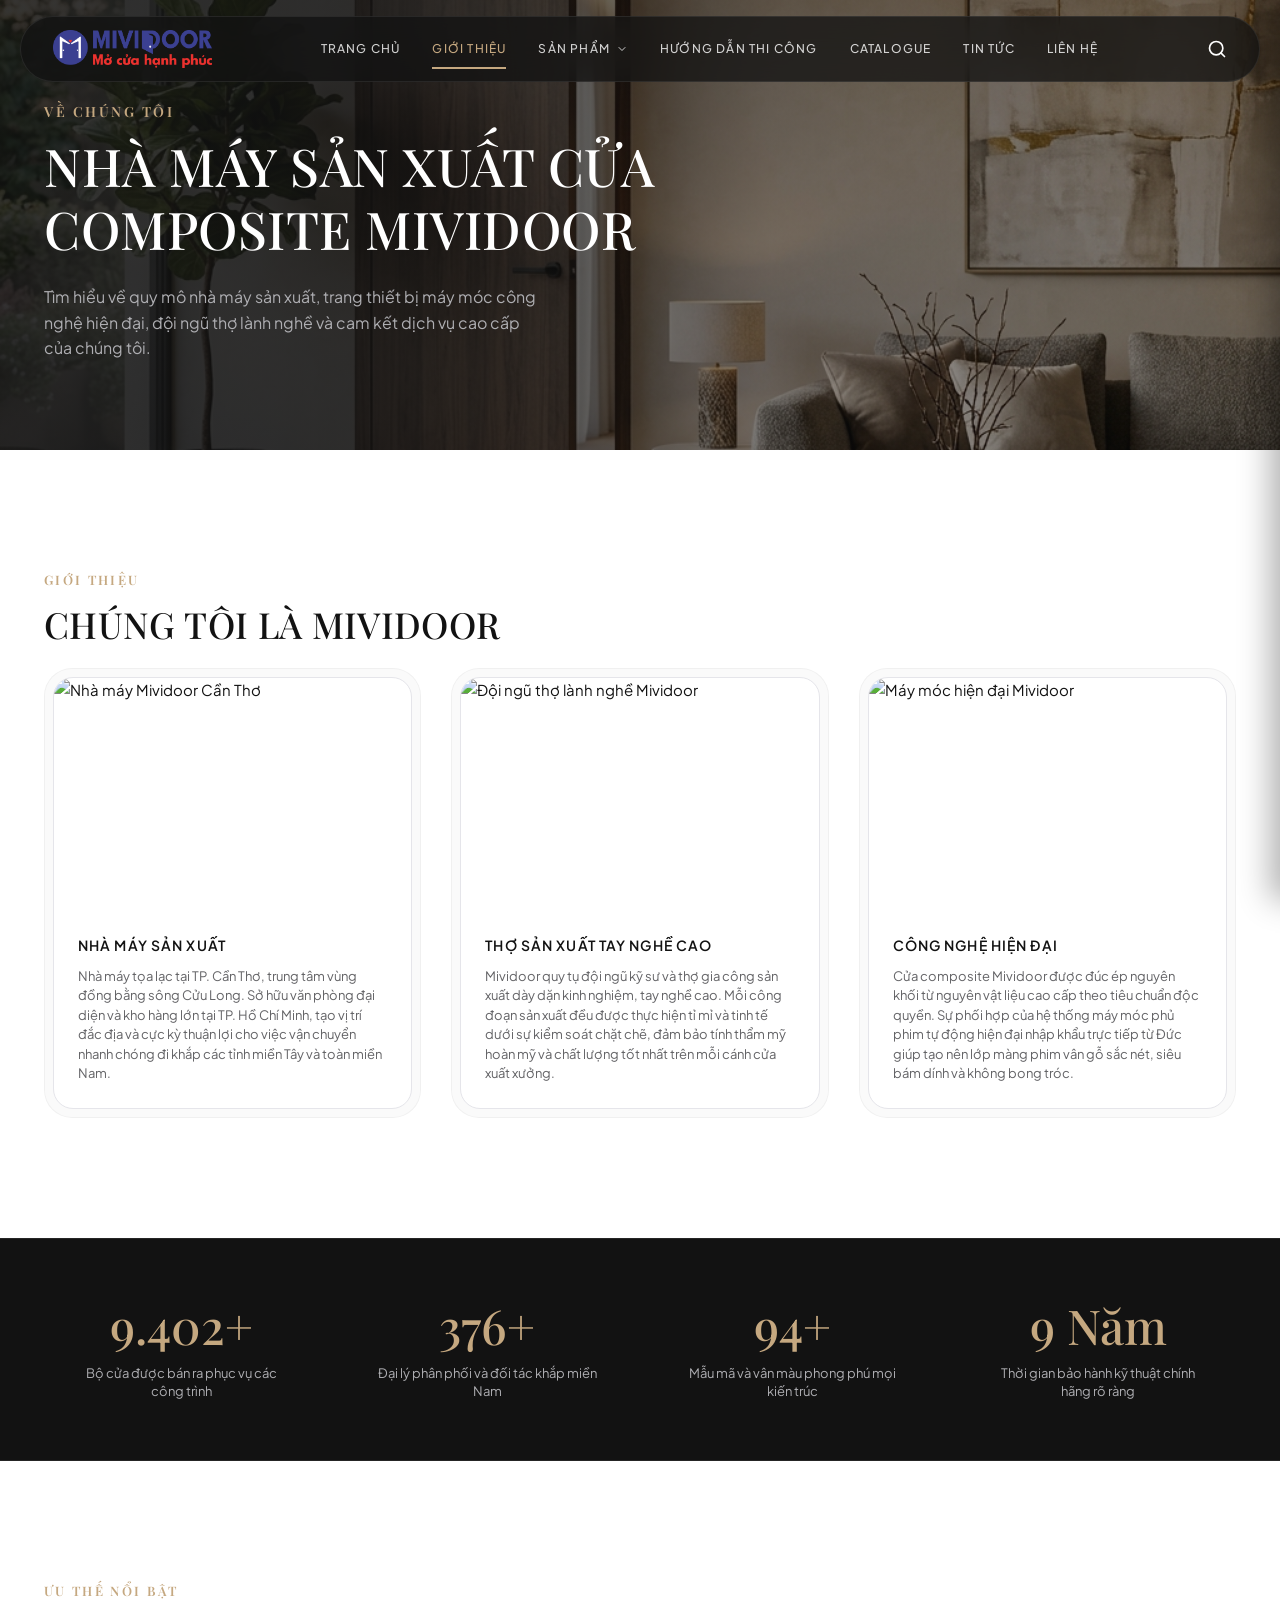
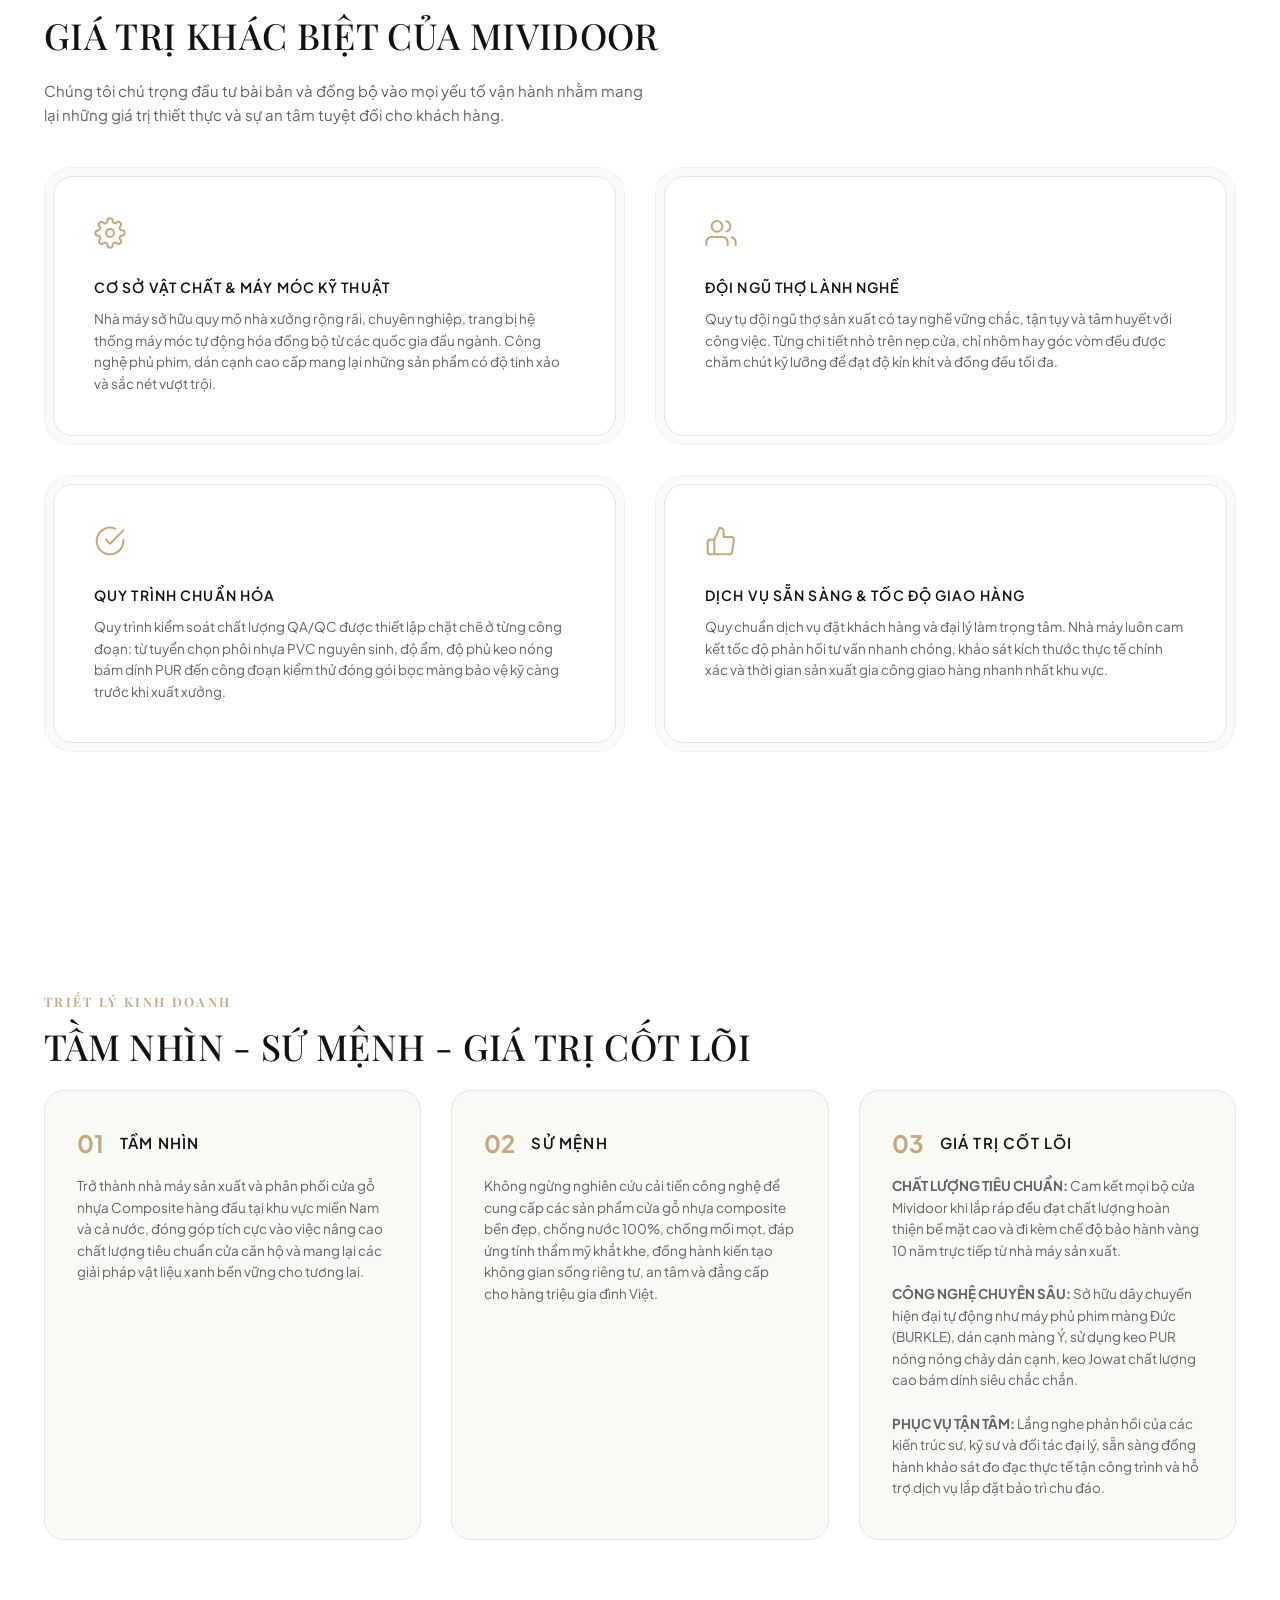
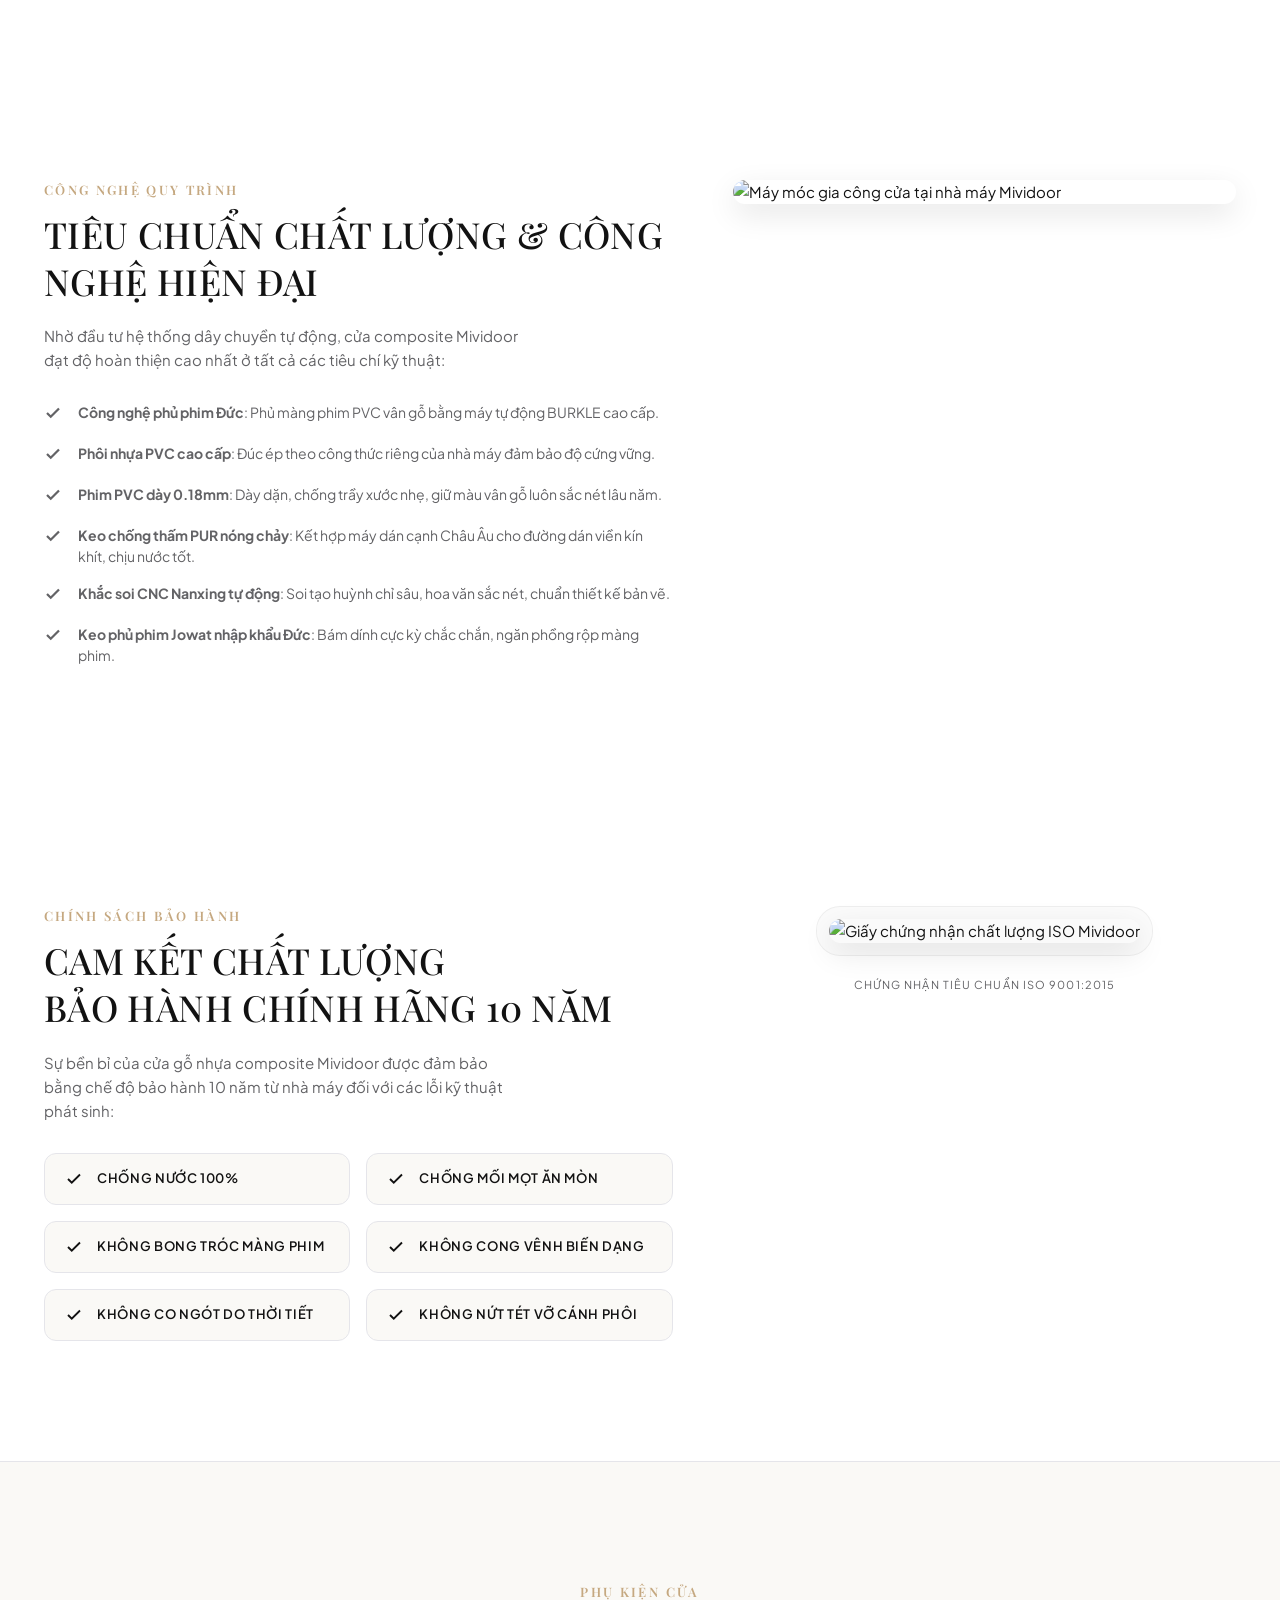
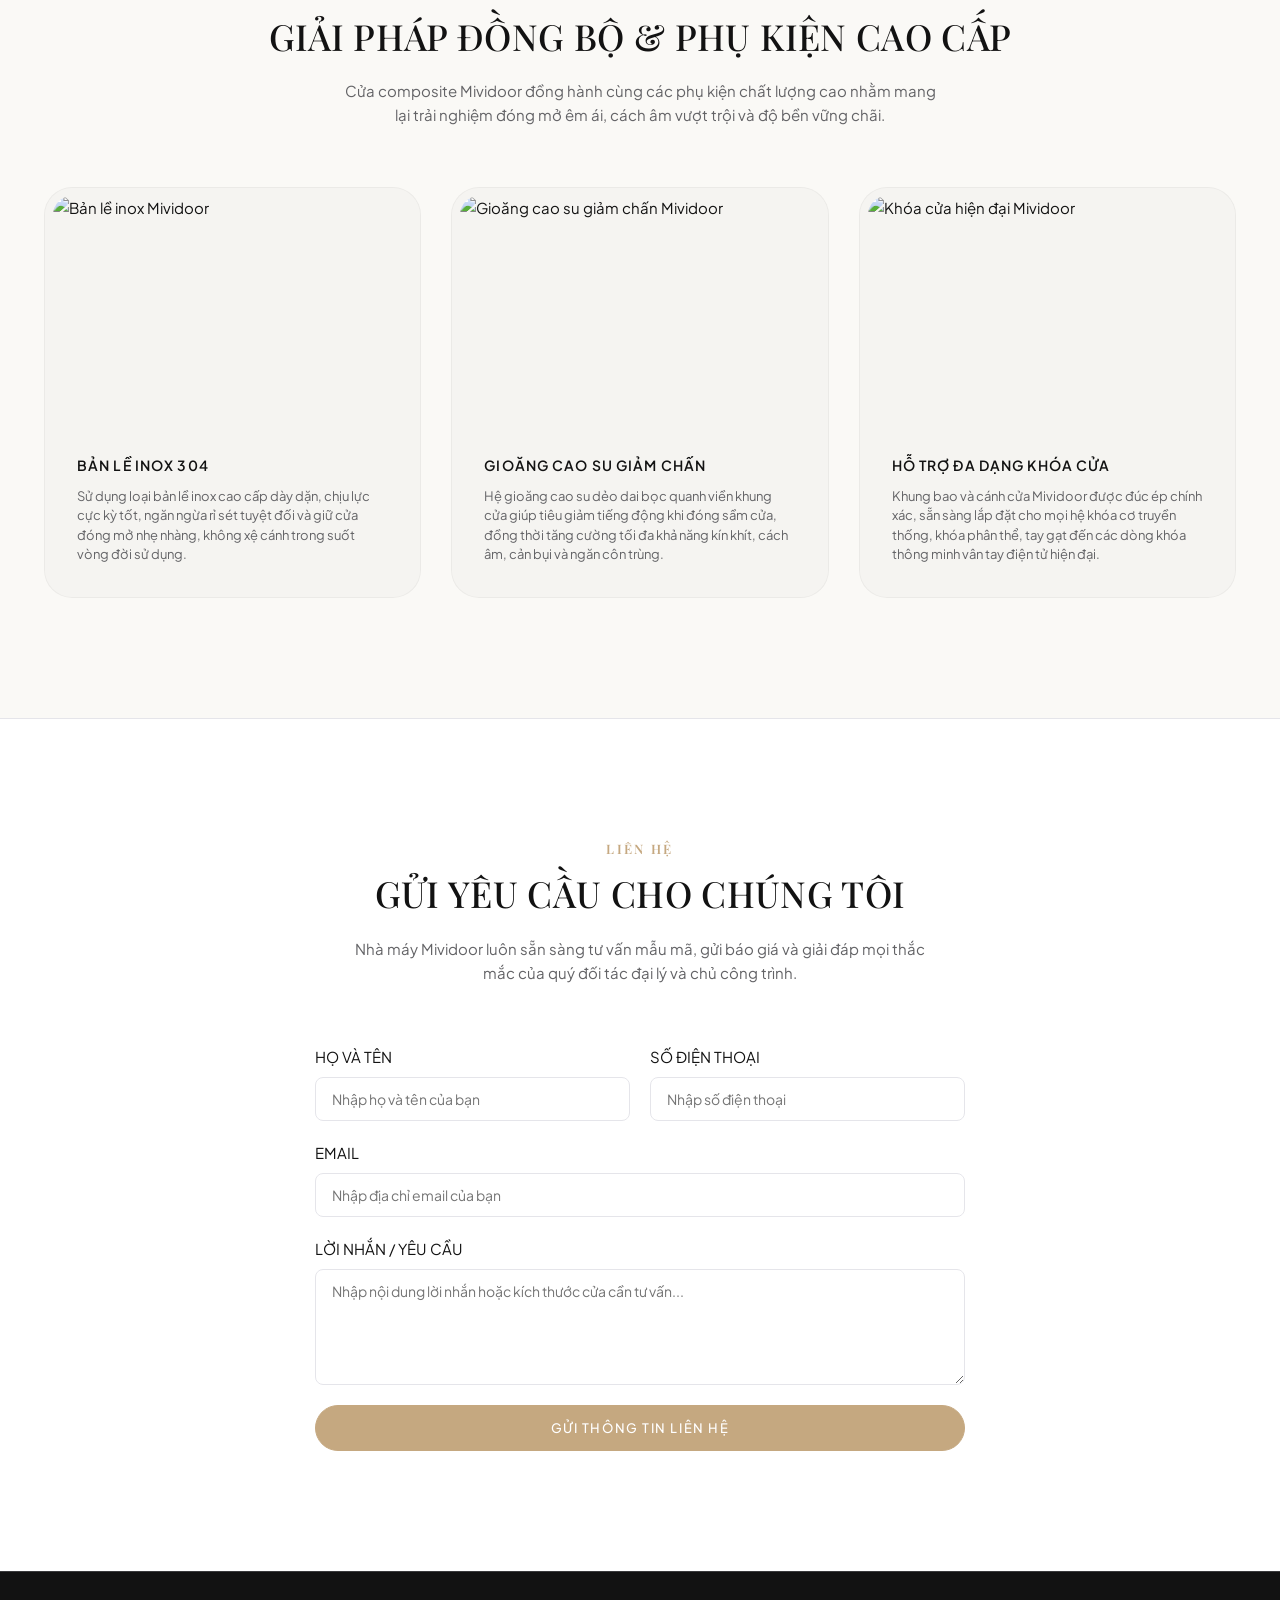
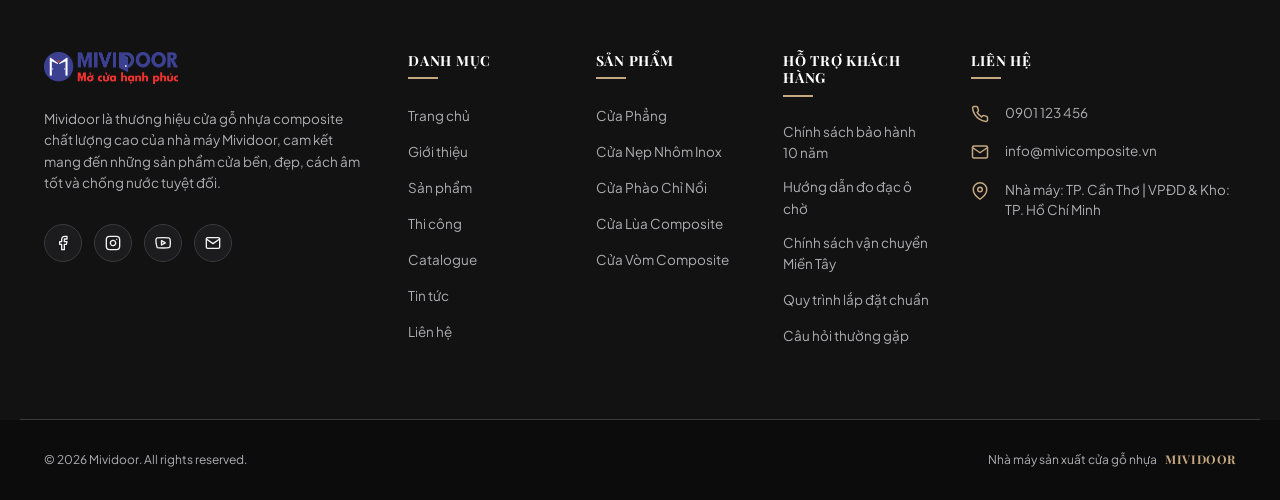
==== about.html @ bebfb2ae "style: fix subtitle font to use Playfair Display and resolve mobile font size bug" ====
<!DOCTYPE html>
<html lang="vi">
<head>
    <meta charset="UTF-8">
    <meta name="viewport" content="width=device-width, initial-scale=1.0">
    <meta name="description" content="Nhà máy sản xuất cửa gỗ nhựa composite Mividoor thương hiệu Mividoor tại Cần Thơ. Chống nước tuyệt đối, chống mối mọt, bảo hành 10 năm.">
    <title>Giới thiệu | Mividoor - Nhà máy sản xuất Cửa composite</title>
    <!-- Google Fonts -->
    <link rel="preconnect" href="https://fonts.googleapis.com">
    <link rel="preconnect" href="https://fonts.gstatic.com" crossorigin>
    <link href="https://fonts.googleapis.com/css2?family=Playfair+Display:ital,wght@0,400..900;1,400..900&family=Plus+Jakarta+Sans:ital,wght@0,200..800;1,200..800&display=swap" rel="stylesheet">
    <!-- CSS Stylesheet -->
    <link rel="stylesheet" href="style.css?v=4.1">
</head>
<body>

    <!-- Header Navigation -->
    <header class="site-header">
        <div class="container header-container">
            <!-- Logo -->
            <a href="index.html" class="logo">
                <img src="assets/logo_new.png" alt="MIVIDOOR Logo" class="logo-image" style="height: 38px; width: auto; display: block;">
            </a>

            <!-- Navigation Links -->
            <nav class="main-nav">
                <ul class="nav-list">
                    <li><a href="index.html" class="nav-link">TRANG CHỦ</a></li>
                    <li><a href="about.html" class="nav-link active">GIỚI THIỆU</a></li>
                    <li class="dropdown">
                        <a href="products.html" class="nav-link dropdown-toggle">
                            SẢN PHẨM
                            <svg class="dropdown-icon" viewBox="0 0 24 24" fill="none" stroke="currentColor" stroke-width="2" stroke-linecap="round" stroke-linejoin="round"><polyline points="6 9 12 15 18 9"></polyline></svg>
                        </a>
                        <ul class="dropdown-menu">
                            <li><a href="#">Cửa Phẳng</a></li>
                            <li><a href="#">Cửa Nẹp Nhôm Inox</a></li>
                            <li><a href="#">Cửa Phào Chỉ Nổi</a></li>
                            <li><a href="#">Cửa Lùa Composite</a></li>
                            <li><a href="#">Cửa Vòm Composite</a></li>
                            <li><a href="#">Phụ Kiện Cửa</a></li>
                        </ul>
                    </li>
                    <li><a href="https://mivicomposite.vn/huong-dan-thi-cong-cua-composite/" class="nav-link" target="_blank">HƯỚNG DẪN THI CÔNG</a></li>
                    <li><a href="https://mivicomposite.vn/catalogue/" class="nav-link" target="_blank">CATALOGUE</a></li>
                    <li><a href="https://mivicomposite.vn/tin-tuc/" class="nav-link" target="_blank">TIN TỨC</a></li>
                    <li><a href="#contact" class="nav-link">LIÊN HỆ</a></li>
                </ul>
            </nav>

            <!-- Actions (Search & Mobile Menu) -->
            <div class="header-actions">
                <button class="action-btn search-toggle" aria-label="Tìm kiếm">
                    <svg viewBox="0 0 24 24" fill="none" stroke="currentColor" stroke-width="2" stroke-linecap="round" stroke-linejoin="round"><circle cx="11" cy="11" r="8"></circle><line x1="21" y1="21" x2="16.65" y2="16.65"></line></svg>
                </button>
                <button class="action-btn hamburger-menu" aria-label="Menu" aria-expanded="false">
                    <span class="bar"></span>
                    <span class="bar"></span>
                    <span class="bar"></span>
                </button>
            </div>
        </div>

        <!-- Search Bar Overlay -->
        <div class="search-overlay">
            <div class="container search-container">
                <input type="text" placeholder="Tìm kiếm sản phẩm, dự án..." class="search-input">
                <button class="search-close">
                    <svg viewBox="0 0 24 24" fill="none" stroke="currentColor" stroke-width="2" stroke-linecap="round" stroke-linejoin="round"><line x1="18" y1="6" x2="6" y2="18"></line><line x1="6" y1="6" x2="18" y2="18"></line></svg>
                </button>
            </div>
        </div>
    </header>

    <!-- Mobile Nav Drawer -->
    <div class="mobile-drawer">
        <ul class="mobile-nav-list">
            <li><a href="index.html" class="mobile-nav-link">TRANG CHỦ</a></li>
            <li><a href="about.html" class="mobile-nav-link active">GIỚI THIỆU</a></li>
            <li class="mobile-dropdown">
                <div class="mobile-dropdown-header">
                    <a href="products.html" class="mobile-nav-link">SẢN PHẨM</a>
                    <button class="mobile-dropdown-toggle">
                        <svg viewBox="0 0 24 24" fill="none" stroke="currentColor" stroke-width="2"><polyline points="6 9 12 15 18 9"></polyline></svg>
                    </button>
                </div>
                <ul class="mobile-dropdown-menu">
                    <li><a href="#">Cửa Phẳng</a></li>
                    <li><a href="#">Cửa Nẹp Nhôm Inox</a></li>
                    <li><a href="#">Cửa Phào Chỉ Nổi</a></li>
                    <li><a href="#">Cửa Lùa Composite</a></li>
                    <li><a href="#">Cửa Vòm Composite</a></li>
                    <li><a href="#">Phụ Kiện Cửa</a></li>
                </ul>
            </li>
            <li><a href="https://mivicomposite.vn/huong-dan-thi-cong-cua-composite/" class="mobile-nav-link" target="_blank">HƯỚNG DẪN THI CÔNG</a></li>
            <li><a href="https://mivicomposite.vn/catalogue/" class="mobile-nav-link" target="_blank">CATALOGUE</a></li>
            <li><a href="https://mivicomposite.vn/tin-tuc/" class="mobile-nav-link" target="_blank">TIN TỨC</a></li>
            <li><a href="#contact" class="mobile-nav-link">LIÊN HỆ</a></li>
        </ul>
    </div>
    <div class="mobile-drawer-overlay"></div>

    <main>
        <!-- Page Hero Banner -->
        <section class="about-hero" style="background-image: linear-gradient(to right, rgba(18, 18, 18, 0.85) 30%, rgba(18, 18, 18, 0.5) 60%, rgba(18, 18, 18, 0.3) 100%), url('assets/hero_bg.png');">
            <div class="container hero-content-container">
                <div class="hero-content scroll-reveal">
                    <span class="hero-subtitle">Về chúng tôi</span>
                    <h1 class="hero-title">NHÀ MÁY SẢN XUẤT CỬA<br>COMPOSITE MIVIDOOR</h1>
                    <p class="hero-description">Tìm hiểu về quy mô nhà máy sản xuất, trang thiết bị máy móc công nghệ hiện đại, đội ngũ thợ lành nghề và cam kết dịch vụ cao cấp của chúng tôi.</p>
                </div>
            </div>
        </section>

        <!-- Factory Introduction (3 Column Grid) -->
        <section class="section section-about-intro">
            <div class="container">
                <div class="about-header scroll-reveal">
                    <span class="section-subtitle">Giới thiệu</span>
                    <h2 class="section-title">CHÚNG TÔI LÀ MIVIDOOR</h2>
                </div>

                <div class="about-intro-grid scroll-reveal">
                    <!-- Col 1: Nhà máy -->
                    <div class="card-shell">
                        <div class="intro-card">
                            <div class="intro-img-wrapper">
                                <img src="https://mivicomposite.vn/wp-content/themes/mivi-theme/assets/anhxuong.jpg" alt="Nhà máy Mividoor Cần Thơ" class="intro-img">
                            </div>
                            <div class="intro-content">
                                <h3>NHÀ MÁY SẢN XUẤT</h3>
                                <p>Nhà máy tọa lạc tại TP. Cần Thơ, trung tâm vùng đồng bằng sông Cửu Long. Sở hữu văn phòng đại diện và kho hàng lớn tại TP. Hồ Chí Minh, tạo vị trí đắc địa và cực kỳ thuận lợi cho việc vận chuyển nhanh chóng đi khắp các tỉnh miền Tây và toàn miền Nam.</p>
                            </div>
                        </div>
                    </div>

                    <!-- Col 2: Đội ngũ thợ -->
                    <div class="card-shell">
                        <div class="intro-card">
                            <div class="intro-img-wrapper">
                                <img src="https://mivicomposite.vn/wp-content/themes/mivi-theme/assets/DSC00946 (1).jpg" alt="Đội ngũ thợ lành nghề Mividoor" class="intro-img">
                            </div>
                            <div class="intro-content">
                                <h3>THỢ SẢN XUẤT TAY NGHỀ CAO</h3>
                                <p>Mividoor quy tụ đội ngũ kỹ sư và thợ gia công sản xuất dày dặn kinh nghiệm, tay nghề cao. Mỗi công đoạn sản xuất đều được thực hiện tỉ mỉ và tinh tế dưới sự kiểm soát chặt chẽ, đảm bảo tính thẩm mỹ hoàn mỹ và chất lượng tốt nhất trên mỗi cánh cửa xuất xưởng.</p>
                            </div>
                        </div>
                    </div>

                    <!-- Col 3: Công nghệ -->
                    <div class="card-shell">
                        <div class="intro-card">
                            <div class="intro-img-wrapper">
                                <img src="https://mivicomposite.vn/wp-content/themes/mivi-theme/assets/mayburkle.jpg" alt="Máy móc hiện đại Mividoor" class="intro-img">
                            </div>
                            <div class="intro-content">
                                <h3>CÔNG NGHỆ HIỆN ĐẠI</h3>
                                <p>Cửa composite Mividoor được đúc ép nguyên khối từ nguyên vật liệu cao cấp theo tiêu chuẩn độc quyền. Sự phối hợp của hệ thống máy móc phủ phim tự động hiện đại nhập khẩu trực tiếp từ Đức giúp tạo nên lớp màng phim vân gỗ sắc nét, siêu bám dính và không bong tróc.</p>
                            </div>
                        </div>
                    </div>
                </div>
            </div>
        </section>

        <!-- Statistics Counter Section -->
        <section class="stats-section scroll-reveal">
            <div class="container stats-container">
                <!-- Stat Item 1 -->
                <div class="stat-item">
                    <span class="stat-number" data-target="10000" data-suffix="+">0</span>
                    <p class="stat-text">Bộ cửa được bán ra phục vụ các công trình</p>
                </div>
                <!-- Stat Item 2 -->
                <div class="stat-item">
                    <span class="stat-number" data-target="400" data-suffix="+">0</span>
                    <p class="stat-text">Đại lý phân phối và đối tác khắp miền Nam</p>
                </div>
                <!-- Stat Item 3 -->
                <div class="stat-item">
                    <span class="stat-number" data-target="100" data-suffix="+">0</span>
                    <p class="stat-text">Mẫu mã và vân màu phong phú mọi kiến trúc</p>
                </div>
                <!-- Stat Item 4 -->
                <div class="stat-item">
                    <span class="stat-number" data-target="10" data-suffix=" Năm">0</span>
                    <p class="stat-text">Thời gian bảo hành kỹ thuật chính hãng rõ ràng</p>
                </div>
            </div>
        </section>

        <!-- Values Section ("Giá Trị Khác Biệt") -->
        <section class="section section-values">
            <div class="container">
                <div class="values-main-header scroll-reveal">
                    <span class="section-subtitle">Ưu thế nổi bật</span>
                    <h2 class="section-title">GIÁ TRỊ KHÁC BIỆT CỦA MIVIDOOR</h2>
                    <p class="section-description" style="max-width: 600px; margin: 0 0 40px 0;">Chúng tôi chú trọng đầu tư bài bản và đồng bộ vào mọi yếu tố vận hành nhằm mang lại những giá trị thiết thực và sự an tâm tuyệt đối cho khách hàng.</p>
                </div>

                <div class="values-2x2-grid scroll-reveal">
                    <!-- Value 1 -->
                    <div class="card-shell">
                        <div class="value-card">
                            <div class="value-icon">
                                <svg viewBox="0 0 24 24" fill="none" stroke="currentColor" stroke-width="1.5" stroke-linecap="round" stroke-linejoin="round">
                                    <circle cx="12" cy="12" r="3"></circle>
                                    <path d="M19.4 15a1.65 1.65 0 0 0 .33 1.82l.06.06a2 2 0 1 1-2.83 2.83l-.06-.06a1.65 1.65 0 0 0-1.82-.33 1.65 1.65 0 0 0-1 1.51V21a2 2 0 0 1-4 0v-.09A1.65 1.65 0 0 0 9 19.4a1.65 1.65 0 0 0-1.82.33l-.06.06a2 2 0 1 1-2.83-2.83l.06-.06a1.65 1.65 0 0 0 .33-1.82 1.65 1.65 0 0 0-1.51-1H3a2 2 0 0 1 0-4h.09A1.65 1.65 0 0 0 4.6 9a1.65 1.65 0 0 0-.33-1.82l-.06-.06a2 2 0 1 1 2.83-2.83l.06.06a1.65 1.65 0 0 0 1.82.33H9a1.65 1.65 0 0 0 1-1.51V3a2 2 0 0 1 4 0v.09a1.65 1.65 0 0 0 1 1.51 1.65 1.65 0 0 0 1.82-.33l.06-.06a2 2 0 1 1 2.83 2.83l-.06.06a1.65 1.65 0 0 0-.33 1.82V9a1.65 1.65 0 0 0 1.51 1H21a2 2 0 0 1 0 4h-.09a1.65 1.65 0 0 0-1.51 1z"></path>
                                </svg>
                            </div>
                            <h3>CƠ SỞ VẬT CHẤT & MÁY MÓC KỸ THUẬT</h3>
                            <p>Nhà máy sở hữu quy mô nhà xưởng rộng rãi, chuyên nghiệp, trang bị hệ thống máy móc tự động hóa đồng bộ từ các quốc gia đầu ngành. Công nghệ phủ phim, dán cạnh cao cấp mang lại những sản phẩm có độ tinh xảo và sắc nét vượt trội.</p>
                        </div>
                    </div>
                    <!-- Value 2 -->
                    <div class="card-shell">
                        <div class="value-card">
                            <div class="value-icon">
                                <svg viewBox="0 0 24 24" fill="none" stroke="currentColor" stroke-width="1.5" stroke-linecap="round" stroke-linejoin="round">
                                    <path d="M17 21v-2a4 4 0 0 0-4-4H5a4 4 0 0 0-4 4v2" />
                                    <circle cx="9" cy="7" r="4" />
                                    <path d="M23 21v-2a4 4 0 0 0-3-3.87" />
                                    <path d="M16 3.13a4 4 0 0 1 0 7.75" />
                                </svg>
                            </div>
                            <h3>ĐỘI NGŨ THỢ LÀNH NGHỀ</h3>
                            <p>Quy tụ đội ngũ thợ sản xuất có tay nghề vững chắc, tận tụy và tâm huyết với công việc. Từng chi tiết nhỏ trên nẹp cửa, chỉ nhôm hay góc vòm đều được chăm chút kỹ lưỡng để đạt độ kín khít và đồng đều tối đa.</p>
                        </div>
                    </div>
                    <!-- Value 3 -->
                    <div class="card-shell">
                        <div class="value-card">
                            <div class="value-icon">
                                <svg viewBox="0 0 24 24" fill="none" stroke="currentColor" stroke-width="1.5" stroke-linecap="round" stroke-linejoin="round">
                                    <path d="M22 11.08V12a10 10 0 1 1-5.93-9.14" />
                                    <polyline points="22 4 12 14.01 9 11.01" />
                                </svg>
                            </div>
                            <h3>QUY TRÌNH CHUẨN HÓA</h3>
                            <p>Quy trình kiểm soát chất lượng QA/QC được thiết lập chặt chẽ ở từng công đoạn: từ tuyển chọn phôi nhựa PVC nguyên sinh, độ ẩm, độ phủ keo nóng bám dính PUR đến công đoạn kiểm thử đóng gói bọc màng bảo vệ kỹ càng trước khi xuất xưởng.</p>
                        </div>
                    </div>
                    <!-- Value 4 -->
                    <div class="card-shell">
                        <div class="value-card">
                            <div class="value-icon">
                                <svg viewBox="0 0 24 24" fill="none" stroke="currentColor" stroke-width="1.5" stroke-linecap="round" stroke-linejoin="round">
                                    <path d="M14 9V5a3 3 0 0 0-3-3l-4 9v11h11.28a2 2 0 0 0 2-1.7l1.38-9a2 2 0 0 0-2-2.3zM7 22H4a2 2 0 0 1-2-2v-7a2 2 0 0 1 2-2h3" />
                                </svg>
                            </div>
                            <h3>DỊCH VỤ SẴN SÀNG & TỐC ĐỘ GIAO HÀNG</h3>
                            <p>Quy chuẩn dịch vụ đặt khách hàng và đại lý làm trọng tâm. Nhà máy luôn cam kết tốc độ phản hồi tư vấn nhanh chóng, khảo sát kích thước thực tế chính xác và thời gian sản xuất gia công giao hàng nhanh nhất khu vực.</p>
                        </div>
                    </div>
                </div>
            </div>
        </section>

        <!-- Vision, Mission & Core Values Section -->
        <section class="section section-philosophy">
            <div class="container">
                <div class="philosophy-header scroll-reveal">
                    <span class="section-subtitle">Triết lý kinh doanh</span>
                    <h2 class="section-title">TẦM NHÌN - SỨ MỆNH - GIÁ TRỊ CỐT LÕI</h2>
                </div>

                <div class="philosophy-grid scroll-reveal">
                    <!-- Card 1: Tầm Nhìn -->
                    <div class="philosophy-box">
                        <div class="phil-card-header">
                            <span class="phil-num">01</span>
                            <h3>TẦM NHÌN</h3>
                        </div>
                        <div class="phil-card-body">
                            <p>Trở thành nhà máy sản xuất và phân phối cửa gỗ nhựa Composite hàng đầu tại khu vực miền Nam và cả nước, đóng góp tích cực vào việc nâng cao chất lượng tiêu chuẩn cửa căn hộ và mang lại các giải pháp vật liệu xanh bền vững cho tương lai.</p>
                        </div>
                    </div>
                    <!-- Card 2: Sứ Mệnh -->
                    <div class="philosophy-box">
                        <div class="phil-card-header">
                            <span class="phil-num">02</span>
                            <h3>SỬ MỆNH</h3>
                        </div>
                        <div class="phil-card-body">
                            <p>Không ngừng nghiên cứu cải tiến công nghệ để cung cấp các sản phẩm cửa gỗ nhựa composite bền đẹp, chống nước 100%, chống mối mọt, đáp ứng tính thẩm mỹ khắt khe, đồng hành kiến tạo không gian sống riêng tư, an tâm và đẳng cấp cho hàng triệu gia đình Việt.</p>
                        </div>
                    </div>
                    <!-- Card 3: Giá Trị Cốt Lõi -->
                    <div class="philosophy-box">
                        <div class="phil-card-header">
                            <span class="phil-num">03</span>
                            <h3>GIÁ TRỊ CỐT LÕI</h3>
                        </div>
                        <div class="phil-card-body">
                            <p><strong>CHẤT LƯỢNG TIÊU CHUẨN:</strong> Cam kết mọi bộ cửa Mividoor khi lắp ráp đều đạt chất lượng hoàn thiện bề mặt cao và đi kèm chế độ bảo hành vàng 10 năm trực tiếp từ nhà máy sản xuất.<br><br>
                            <strong>CÔNG NGHỆ CHUYÊN SÂU:</strong> Sở hữu dây chuyền hiện đại tự động như máy phủ phim màng Đức (BURKLE), dán cạnh màng Ý, sử dụng keo PUR nóng nóng chảy dán cạnh, keo Jowat chất lượng cao bám dính siêu chắc chắn.<br><br>
                            <strong>PHỤC VỤ TẬN TÂM:</strong> Lắng nghe phản hồi của các kiến trúc sư, kỹ sư và đối tác đại lý, sẵn sàng đồng hành khảo sát đo đạc thực tế tận công trình và hỗ trợ dịch vụ lắp đặt bảo trì chu đáo.</p>
                        </div>
                    </div>
                </div>
            </div>
        </section>

        <!-- Technology Standards Section (2-Column Split) -->
        <section class="section section-tech-detail">
            <div class="container section-split-layout">
                <!-- Left: List -->
                <div class="section-header-left scroll-reveal">
                    <span class="section-subtitle">Công nghệ quy trình</span>
                    <h2 class="section-title">TIÊU CHUẨN CHẤT LƯỢNG & CÔNG NGHỆ HIỆN ĐẠI</h2>
                    <p class="section-description">Nhờ đầu tư hệ thống dây chuyền tự động, cửa composite Mividoor đạt độ hoàn thiện cao nhất ở tất cả các tiêu chí kỹ thuật:</p>
                    
                    <ul class="tech-checklist">
                        <li>
                            <span class="check-icon"><svg viewBox="0 0 24 24" fill="none" stroke="currentColor" stroke-width="3"><polyline points="20 6 9 17 4 12"></polyline></svg></span>
                            <span><strong>Công nghệ phủ phim Đức</strong>: Phủ màng phim PVC vân gỗ bằng máy tự động BURKLE cao cấp.</span>
                        </li>
                        <li>
                            <span class="check-icon"><svg viewBox="0 0 24 24" fill="none" stroke="currentColor" stroke-width="3"><polyline points="20 6 9 17 4 12"></polyline></svg></span>
                            <span><strong>Phôi nhựa PVC cao cấp</strong>: Đúc ép theo công thức riêng của nhà máy đảm bảo độ cứng vững.</span>
                        </li>
                        <li>
                            <span class="check-icon"><svg viewBox="0 0 24 24" fill="none" stroke="currentColor" stroke-width="3"><polyline points="20 6 9 17 4 12"></polyline></svg></span>
                            <span><strong>Phim PVC dày 0.18mm</strong>: Dày dặn, chống trầy xước nhẹ, giữ màu vân gỗ luôn sắc nét lâu năm.</span>
                        </li>
                        <li>
                            <span class="check-icon"><svg viewBox="0 0 24 24" fill="none" stroke="currentColor" stroke-width="3"><polyline points="20 6 9 17 4 12"></polyline></svg></span>
                            <span><strong>Keo chống thấm PUR nóng chảy</strong>: Kết hợp máy dán cạnh Châu Âu cho đường dán viền kín khít, chịu nước tốt.</span>
                        </li>
                        <li>
                            <span class="check-icon"><svg viewBox="0 0 24 24" fill="none" stroke="currentColor" stroke-width="3"><polyline points="20 6 9 17 4 12"></polyline></svg></span>
                            <span><strong>Khắc soi CNC Nanxing tự động</strong>: Soi tạo huỳnh chỉ sâu, hoa văn sắc nét, chuẩn thiết kế bản vẽ.</span>
                        </li>
                        <li>
                            <span class="check-icon"><svg viewBox="0 0 24 24" fill="none" stroke="currentColor" stroke-width="3"><polyline points="20 6 9 17 4 12"></polyline></svg></span>
                            <span><strong>Keo phủ phim Jowat nhập khẩu Đức</strong>: Bám dính cực kỳ chắc chắn, ngăn phồng rộp màng phim.</span>
                        </li>
                    </ul>
                </div>
                <!-- Right: Visual image -->
                <div class="tech-visual scroll-reveal">
                    <img src="https://mivicomposite.vn/wp-content/themes/mivi-theme/assets/fw94xbfw94xbfw94.jpg" alt="Máy móc gia công cửa tại nhà máy Mividoor" class="tech-factory-img" style="border-radius: 20px; box-shadow: var(--shadow-medium); width: 100%; display: block; object-fit: cover;">
                </div>
            </div>
        </section>

        <!-- Warranty & Certificates Section (2-Column Split) -->
        <section class="section section-warranty">
            <div class="container section-split-layout">
                <!-- Left: Warranty showcase and terms -->
                <div class="section-header-left scroll-reveal">
                    <span class="section-subtitle">Chính sách bảo hành</span>
                    <h2 class="section-title">CAM KẾT CHẤT LƯỢNG<br>BẢO HÀNH CHÍNH HÃNG 10 NĂM</h2>
                    <p class="section-description">Sự bền bỉ của cửa gỗ nhựa composite Mividoor được đảm bảo bằng chế độ bảo hành 10 năm từ nhà máy đối với các lỗi kỹ thuật phát sinh:</p>
                    
                    <div class="warranty-badges-grid">
                        <div class="warranty-badge-item">
                            <span class="badge-icon"><svg viewBox="0 0 24 24" fill="none" stroke="currentColor" stroke-width="2.5"><polyline points="20 6 9 17 4 12"></polyline></svg></span>
                            <span>Chống nước 100%</span>
                        </div>
                        <div class="warranty-badge-item">
                            <span class="badge-icon"><svg viewBox="0 0 24 24" fill="none" stroke="currentColor" stroke-width="2.5"><polyline points="20 6 9 17 4 12"></polyline></svg></span>
                            <span>Chống mối mọt ăn mòn</span>
                        </div>
                        <div class="warranty-badge-item">
                            <span class="badge-icon"><svg viewBox="0 0 24 24" fill="none" stroke="currentColor" stroke-width="2.5"><polyline points="20 6 9 17 4 12"></polyline></svg></span>
                            <span>Không bong tróc màng phim</span>
                        </div>
                        <div class="warranty-badge-item">
                            <span class="badge-icon"><svg viewBox="0 0 24 24" fill="none" stroke="currentColor" stroke-width="2.5"><polyline points="20 6 9 17 4 12"></polyline></svg></span>
                            <span>Không cong vênh biến dạng</span>
                        </div>
                        <div class="warranty-badge-item">
                            <span class="badge-icon"><svg viewBox="0 0 24 24" fill="none" stroke="currentColor" stroke-width="2.5"><polyline points="20 6 9 17 4 12"></polyline></svg></span>
                            <span>Không co ngót do thời tiết</span>
                        </div>
                        <div class="warranty-badge-item">
                            <span class="badge-icon"><svg viewBox="0 0 24 24" fill="none" stroke="currentColor" stroke-width="2.5"><polyline points="20 6 9 17 4 12"></polyline></svg></span>
                            <span>Không nứt tét vỡ cánh phôi</span>
                        </div>
                    </div>
                </div>

                <!-- Right: ISO Certificate visual -->
                <div class="certificate-visual scroll-reveal" style="display: flex; justify-content: center; align-items: center; flex-direction: column; gap: 20px;">
                    <div class="certificate-card-shell" style="padding: 12px; background: rgba(18, 18, 18, 0.02); border: 1px solid rgba(18, 18, 18, 0.05); border-radius: 24px;">
                        <img src="https://mivicomposite.vn/wp-content/themes/mivi-theme/assets/giaychungnhan.jpg" alt="Giấy chứng nhận chất lượng ISO Mividoor" class="iso-cert-img" style="border-radius: 12px; width: 100%; max-width: 320px; box-shadow: var(--shadow-medium); display: block;">
                    </div>
                    <span style="font-family: var(--font-sans); font-size: 11px; letter-spacing: 0.1em; color: var(--color-text-muted-dark); text-transform: uppercase;">Chứng nhận Tiêu chuẩn ISO 9001:2015</span>
                </div>
            </div>
        </section>

        <!-- Accessories Section -->
        <section class="section section-accessories" style="background-color: var(--color-bg-light); border-top: 1px solid var(--color-border-light); border-bottom: 1px solid var(--color-border-light);">
            <div class="container">
                <div class="accessories-header scroll-reveal" style="text-align: center; margin-bottom: 60px;">
                    <span class="section-subtitle">Phụ kiện cửa</span>
                    <h2 class="section-title">GIẢI PHÁP ĐỒNG BỘ & PHỤ KIỆN CAO CẤP</h2>
                    <p class="section-description" style="max-width: 600px; margin: 0 auto;">Cửa composite Mividoor đồng hành cùng các phụ kiện chất lượng cao nhằm mang lại trải nghiệm đóng mở êm ái, cách âm vượt trội và độ bền vững chãi.</p>
                </div>

                <div class="accessories-grid scroll-reveal">
                    <!-- Accessory 1: Bản lề -->
                    <div class="card-shell">
                        <div class="accessory-card">
                            <div class="accessory-img-wrapper" style="position: relative; padding-top: 66%; overflow: hidden; border-top-left-radius: 19px; border-top-right-radius: 19px;">
                                <img src="https://mivicomposite.vn/wp-content/themes/mivi-theme/assets/IMG_9701.jpg" alt="Bản lề inox Mividoor" class="accessory-img" style="position: absolute; top:0; left:0; width:100%; height:100%; object-fit: cover;">
                            </div>
                            <div class="accessory-content" style="padding: 24px;">
                                <h3 style="font-family: var(--font-sans); font-size: 14px; font-weight: 600; letter-spacing: 0.08em; text-transform: uppercase; margin-bottom: 12px; color: var(--color-primary);">BẢN LỀ INOX 304</h3>
                                <p style="font-size: 13px; color: var(--color-text-muted-dark); line-height: 1.5;">Sử dụng loại bản lề inox cao cấp dày dặn, chịu lực cực kỳ tốt, ngăn ngừa rỉ sét tuyệt đối và giữ cửa đóng mở nhẹ nhàng, không xệ cánh trong suốt vòng đời sử dụng.</p>
                            </div>
                        </div>
                    </div>
                    <!-- Accessory 2: Gioăng cao su -->
                    <div class="card-shell">
                        <div class="accessory-card">
                            <div class="accessory-img-wrapper" style="position: relative; padding-top: 66%; overflow: hidden; border-top-left-radius: 19px; border-top-right-radius: 19px;">
                                <img src="https://mivicomposite.vn/wp-content/themes/mivi-theme/assets/gioang.jpg" alt="Gioăng cao su giảm chấn Mividoor" class="accessory-img" style="position: absolute; top:0; left:0; width:100%; height:100%; object-fit: cover;">
                            </div>
                            <div class="accessory-content" style="padding: 24px;">
                                <h3 style="font-family: var(--font-sans); font-size: 14px; font-weight: 600; letter-spacing: 0.08em; text-transform: uppercase; margin-bottom: 12px; color: var(--color-primary);">GIOĂNG CAO SU GIẢM CHẤN</h3>
                                <p style="font-size: 13px; color: var(--color-text-muted-dark); line-height: 1.5;">Hệ gioăng cao su dẻo dai bọc quanh viền khung cửa giúp tiêu giảm tiếng động khi đóng sầm cửa, đồng thời tăng cường tối đa khả năng kín khít, cách âm, cản bụi và ngăn côn trùng.</p>
                            </div>
                        </div>
                    </div>
                    <!-- Accessory 3: Khóa -->
                    <div class="card-shell">
                        <div class="accessory-card">
                            <div class="accessory-img-wrapper" style="position: relative; padding-top: 66%; overflow: hidden; border-top-left-radius: 19px; border-top-right-radius: 19px;">
                                <img src="https://mivicomposite.vn/wp-content/themes/mivi-theme/assets/20250111_033723294_iOS.jpg" alt="Khóa cửa hiện đại Mividoor" class="accessory-img" style="position: absolute; top:0; left:0; width:100%; height:100%; object-fit: cover;">
                            </div>
                            <div class="accessory-content" style="padding: 24px;">
                                <h3 style="font-family: var(--font-sans); font-size: 14px; font-weight: 600; letter-spacing: 0.08em; text-transform: uppercase; margin-bottom: 12px; color: var(--color-primary);">HỖ TRỢ ĐA DẠNG KHÓA CỬA</h3>
                                <p style="font-size: 13px; color: var(--color-text-muted-dark); line-height: 1.5;">Khung bao và cánh cửa Mividoor được đúc ép chính xác, sẵn sàng lắp đặt cho mọi hệ khóa cơ truyền thống, khóa phân thể, tay gạt đến các dòng khóa thông minh vân tay điện tử hiện đại.</p>
                            </div>
                        </div>
                    </div>
                </div>
            </div>
        </section>

        <!-- Contact Section -->
        <section id="contact" class="section section-contact">
            <div class="container">
                <div class="contact-main-header scroll-reveal" style="text-align: center; margin-bottom: 60px;">
                    <span class="section-subtitle">Liên hệ</span>
                    <h2 class="section-title">GỬI YÊU CẦU CHO CHÚNG TÔI</h2>
                    <p class="section-description" style="max-width: 600px; margin: 0 auto;">Nhà máy Mividoor luôn sẵn sàng tư vấn mẫu mã, gửi báo giá và giải đáp mọi thắc mắc của quý đối tác đại lý và chủ công trình.</p>
                </div>

                <div class="contact-form-container scroll-reveal" style="max-width: 650px; margin: 0 auto;">
                    <form id="aboutContactForm" class="luxury-form">
                        <div class="form-row">
                            <div class="form-group">
                                <label for="contactName">HỌ VÀ TÊN</label>
                                <input type="text" id="contactName" placeholder="Nhập họ và tên của bạn" required>
                            </div>
                            <div class="form-group">
                                <label for="contactPhone">SỐ ĐIỆN THOẠI</label>
                                <input type="tel" id="contactPhone" placeholder="Nhập số điện thoại" required>
                            </div>
                        </div>
                        <div class="form-group">
                            <label for="contactEmail">EMAIL</label>
                            <input type="email" id="contactEmail" placeholder="Nhập địa chỉ email của bạn" required>
                        </div>
                        <div class="form-group">
                            <label for="contactMessage">LỜI NHẮN / YÊU CẦU</label>
                            <textarea id="contactMessage" rows="5" placeholder="Nhập nội dung lời nhắn hoặc kích thước cửa cần tư vấn..." required></textarea>
                        </div>
                        <button type="submit" class="btn btn-primary btn-submit-form" style="width: 100%;">GỬI THÔNG TIN LIÊN HỆ</button>
                    </form>
                </div>
            </div>
        </section>
    </main>

    <!-- Footer -->
    <footer class="site-footer">
        <div class="container footer-grid">
            <!-- Footer Col 1 -->
            <div class="footer-col footer-about">
                <a href="index.html" class="footer-logo">
                    <img src="assets/logo_new.png" alt="MIVIDOOR Logo" class="footer-logo-image">
                </a>
                <p class="about-text">Mividoor là thương hiệu cửa gỗ nhựa composite chất lượng cao của nhà máy Mividoor, cam kết mang đến những sản phẩm cửa bền, đẹp, cách âm tốt và chống nước tuyệt đối.</p>
                <div class="social-links">
                    <a href="https://www.facebook.com/mivicomposite" target="_blank" aria-label="Facebook">
                        <svg viewBox="0 0 24 24" fill="none" stroke="currentColor" stroke-width="2" stroke-linecap="round" stroke-linejoin="round"><path d="M18 2h-3a5 5 0 0 0-5 5v3H7v4h3v8h4v-8h3l1-4h-4V7a1 1 0 0 1 1-1h3z"></path></svg>
                    </a>
                    <a href="#" aria-label="Instagram">
                        <svg viewBox="0 0 24 24" fill="none" stroke="currentColor" stroke-width="2" stroke-linecap="round" stroke-linejoin="round"><rect x="2" y="2" width="20" height="20" rx="5" ry="5"></rect><path d="M16 11.37A4 4 0 1 1 12.63 8 4 4 0 0 1 16 11.37z"></path><line x1="17.5" y1="6.5" x2="17.51" y2="6.5"></line></svg>
                    </a>
                    <a href="#" aria-label="YouTube">
                        <svg viewBox="0 0 24 24" fill="none" stroke="currentColor" stroke-width="2" stroke-linecap="round" stroke-linejoin="round"><path d="M22.54 6.42a2.78 2.78 0 0 0-1.94-2C18.88 4 12 4 12 4s-6.88 0-8.6.46a2.78 2.78 0 0 0-1.94 2A29 29 0 0 0 3.4 19c1.72.46 8.6.46 8.6.46s6.88 0 8.6-.46a2.78 2.78 0 0 0 1.94-2 29 29 0 0 0 .46-5.25 29 29 0 0 0-.46-5.33z"></path><polygon points="9.75 15.02 15.5 11.75 9.75 8.48 9.75 15.02"></polygon></svg>
                    </a>
                    <a href="mailto:info@mivicomposite.vn" aria-label="Email">
                        <svg viewBox="0 0 24 24" fill="none" stroke="currentColor" stroke-width="2" stroke-linecap="round" stroke-linejoin="round"><path d="M4 4h16c1.1 0 2 .9 2 2v12c0 1.1-.9 2-2 2H4c-1.1 0-2-.9-2-2V6c0-1.1.9-2 2-2z"></path><polyline points="22,6 12,13 2,6"></polyline></svg>
                    </a>
                </div>
            </div>

            <!-- Footer Col 2 -->
            <div class="footer-col">
                <h3 class="footer-col-title">DANH MỤC</h3>
                <ul class="footer-links">
                    <li><a href="index.html">Trang chủ</a></li>
                    <li><a href="about.html">Giới thiệu</a></li>
                    <li><a href="products.html">Sản phẩm</a></li>
                    <li><a href="https://mivicomposite.vn/huong-dan-thi-cong-cua-composite/" target="_blank">Thi công</a></li>
                    <li><a href="https://mivicomposite.vn/catalogue/" target="_blank">Catalogue</a></li>
                    <li><a href="https://mivicomposite.vn/tin-tuc/" target="_blank">Tin tức</a></li>
                    <li><a href="#contact">Liên hệ</a></li>
                </ul>
            </div>

            <!-- Footer Col 3 -->
            <div class="footer-col">
                <h3 class="footer-col-title">SẢN PHẨM</h3>
                <ul class="footer-links">
                    <li><a href="#">Cửa Phẳng</a></li>
                    <li><a href="#">Cửa Nẹp Nhôm Inox</a></li>
                    <li><a href="#">Cửa Phào Chỉ Nổi</a></li>
                    <li><a href="#">Cửa Lùa Composite</a></li>
                    <li><a href="#">Cửa Vòm Composite</a></li>
                </ul>
            </div>

            <!-- Footer Col 4 -->
            <div class="footer-col">
                <h3 class="footer-col-title">HỖ TRỢ KHÁCH HÀNG</h3>
                <ul class="footer-links">
                    <li><a href="#">Chính sách bảo hành 10 năm</a></li>
                    <li><a href="#">Hướng dẫn đo đạc ô chờ</a></li>
                    <li><a href="#">Chính sách vận chuyển Miền Tây</a></li>
                    <li><a href="#">Quy trình lắp đặt chuẩn</a></li>
                    <li><a href="#">Câu hỏi thường gặp</a></li>
                </ul>
            </div>

            <!-- Footer Col 5 -->
            <div class="footer-col footer-contact">
                <h3 class="footer-col-title">LIÊN HỆ</h3>
                <ul class="contact-details">
                    <li>
                        <svg viewBox="0 0 24 24" fill="none" stroke="currentColor" stroke-width="2" stroke-linecap="round" stroke-linejoin="round"><path d="M22 16.92v3a2 2 0 0 1-2.18 2 19.79 19.79 0 0 1-8.63-3.07 19.5 19.5 0 0 1-6-6 19.79 19.79 0 0 1-3.07-8.67A2 2 0 0 1 4.11 2h3a2 2 0 0 1 2 1.72 12.84 12.84 0 0 0 .7 2.81 2 2 0 0 1-.45 2.11L8.09 9.91a16 16 0 0 0 6 6l1.27-1.27a2 2 0 0 1 2.11-.45 12.84 12.84 0 0 0 2.81.7A2 2 0 0 1 22 16.92z"></path></svg>
                        <span>0901 123 456</span>
                    </li>
                    <li>
                        <svg viewBox="0 0 24 24" fill="none" stroke="currentColor" stroke-width="2" stroke-linecap="round" stroke-linejoin="round"><path d="M4 4h16c1.1 0 2 .9 2 2v12c0 1.1-.9 2-2 2H4c-1.1 0-2-.9-2-2V6c0-1.1.9-2 2-2z"></path><polyline points="22,6 12,13 2,6"></polyline></svg>
                        <span>info@mivicomposite.vn</span>
                    </li>
                    <li>
                        <svg viewBox="0 0 24 24" fill="none" stroke="currentColor" stroke-width="2" stroke-linecap="round" stroke-linejoin="round"><path d="M21 10c0 7-9 13-9 13s-9-6-9-13a9 9 0 0 1 18 0z"></path><circle cx="12" cy="10" r="3"></circle></svg>
                        <span>Nhà máy: TP. Cần Thơ | VPĐD & Kho: TP. Hồ Chí Minh</span>
                    </li>
                </ul>
            </div>
        </div>

        <div class="footer-bottom">
            <div class="container bottom-container">
                <p class="copyright">© 2026 Mividoor. All rights reserved.</p>
                <div class="sister-brand">
                    <span>Nhà máy sản xuất cửa gỗ nhựa</span>
                    <strong class="brand-highlight">MIVIDOOR</strong>
                </div>
            </div>
        </div>
    </footer>

    <!-- JavaScript -->
    <!-- GSAP -->
    <script src="https://cdnjs.cloudflare.com/ajax/libs/gsap/3.12.5/gsap.min.js"></script>
    <script src="https://cdnjs.cloudflare.com/ajax/libs/gsap/3.12.5/ScrollTrigger.min.js"></script>
    <!-- Custom script -->
    <script src="script.js?v=1.5"></script>
</body>
</html>
---- style.css ----
/* ==========================================================================
   MIVIDOOR STYLESHEET
   Description: Premium Custom Vanilla CSS for Mividoor website clone
   Author: Antigravity AI
   ========================================================================== */

/* --------------------------------------------------------------------------
   1. VARIABLES & SYSTEM SETUP
   -------------------------------------------------------------------------- */
:root {
    /* Color Palette */
    --color-primary: #121212;
    --color-primary-light: #1C1C1E;
    --color-primary-card: #2C2C2E;
    
    --color-gold: #C5A880;
    --color-gold-hover: #A37F55;
    --color-gold-light: #F4EFE6;
    
    --color-text-dark: #121212;
    --color-text-muted-dark: #636366;
    --color-text-light: #F2F2F7;
    --color-text-muted-light: #AEAEB2;
    
    --color-bg-light: #FAF9F6;
    --color-bg-soft: #F2F2F7;
    --color-border-light: #E5E5EA;
    --color-border-dark: #3A3A3C;
    
    --glass-bg: rgba(28, 28, 30, 0.75);
    --glass-border: rgba(255, 255, 255, 0.08);
    
    --font-serif: "Playfair Display", serif;
    --font-sans: "Plus Jakarta Sans", sans-serif;
    --font-heading: var(--font-serif);
    --font-body: var(--font-sans);
    --font-cursive: var(--font-serif);
    
    /* Layout & Transitions */
    --container-width: 1240px;
    --transition-smooth: all 0.8s cubic-bezier(0.32, 0.72, 0, 1);
    --transition-premium: all 0.8s cubic-bezier(0.32, 0.72, 0, 1);
    --transition-fast-premium: all 0.3s cubic-bezier(0.32, 0.72, 0, 1);
    --transition-fast: all 0.3s cubic-bezier(0.32, 0.72, 0, 1);
    --border-radius: 8px;
    --border-radius-lg: 16px;
    --shadow-subtle: 0 4px 20px rgba(0, 0, 0, 0.05);
    --shadow-medium: 0 10px 30px rgba(0, 0, 0, 0.1);
}

/* --------------------------------------------------------------------------
   2. CSS RESET & GLOBAL STYLES
   -------------------------------------------------------------------------- */
*, *::before, *::after {
    box-sizing: border-box;
    margin: 0;
    padding: 0;
}

html {
    scroll-behavior: smooth;
    text-rendering: optimizeLegibility;
    -webkit-font-smoothing: antialiased;
    -moz-osx-font-smoothing: grayscale;
}

body {
    font-family: var(--font-body);
    font-size: 15px;
    line-height: 1.6;
    color: var(--color-text-dark);
    background-color: #FFFFFF;
    overflow-x: hidden;
}

img {
    max-width: 100%;
    height: auto;
    display: block;
}

a {
    color: inherit;
    text-decoration: none;
    transition: var(--transition-fast);
}

button, input, select, textarea {
    font-family: inherit;
    font-size: inherit;
    background: none;
    border: none;
    outline: none;
}

button {
    cursor: pointer;
}

ul {
    list-style: none;
}

/* Common Layout Components */
.container {
    max-width: var(--container-width);
    margin: 0 auto;
    padding: 0 24px;
    width: 100%;
}

.section {
    padding: 120px 0;
}

/* --------------------------------------------------------------------------
   3. TYPOGRAPHY & BUTTONS
   -------------------------------------------------------------------------- */
h1, h2, h3, h4, h5, h6 {
    font-family: var(--font-heading);
    font-weight: 500;
    line-height: 1.25;
    letter-spacing: 0.01em;
}

.section-subtitle, .banner-subtitle {
    display: block;
    font-family: var(--font-serif);
    font-size: 13px;
    font-weight: 600;
    letter-spacing: 0.18em;
    color: var(--color-gold);
    margin-bottom: 10px;
    text-transform: uppercase;
    background: none;
    padding: 0;
    border: none;
    border-radius: 0;
}

.section-title {
    font-size: 36px;
    font-weight: 500;
    color: var(--color-primary);
    margin-bottom: 20px;
    line-height: 1.3;
    letter-spacing: 0.01em;
}

.section-description {
    color: var(--color-text-muted-dark);
    margin-bottom: 30px;
    font-size: 15px;
    max-width: 480px;
}

/* Buttons */
.btn {
    display: inline-flex;
    align-items: center;
    justify-content: center;
    padding: 12px 28px;
    font-family: var(--font-sans);
    font-size: 13px;
    font-weight: 500;
    letter-spacing: 0.12em;
    border-radius: 9999px;
    text-transform: uppercase;
    transition: var(--transition-premium);
}
.btn:active {
    transform: scale(0.97) !important;
}

.btn-primary {
    background-color: var(--color-gold);
    color: #FFFFFF;
    border: 1px solid var(--color-gold);
}

.btn-primary:hover {
    background-color: var(--color-gold-hover);
    border-color: var(--color-gold-hover);
    transform: translateY(-2px);
    box-shadow: 0 8px 20px rgba(197, 168, 128, 0.3);
}

.btn-arrow {
    gap: 12px;
}

.btn-arrow-icon {
    display: flex;
    align-items: center;
    justify-content: center;
    width: 32px;
    height: 32px;
    border-radius: 50%;
    background-color: rgba(255, 255, 255, 0.15);
    margin-left: 12px;
    transition: var(--transition-premium);
}

.btn:hover .btn-arrow-icon {
    background-color: rgba(255, 255, 255, 0.35);
    transform: scale(1.05);
}

.btn:hover .btn-arrow-icon svg {
    transform: translate(2px, -2px);
}

.btn-arrow-icon svg {
    width: 14px;
    height: 14px;
    transition: var(--transition-premium);
}

.view-all-link {
    display: inline-flex;
    align-items: center;
    gap: 8px;
    font-family: var(--font-sans);
    font-size: 12px;
    font-weight: 600;
    color: var(--color-gold);
    letter-spacing: 0.08em;
    padding-bottom: 2px;
    border-bottom: 1.5px solid transparent;
}

.view-all-link:hover {
    color: var(--color-gold-hover);
    border-bottom-color: var(--color-gold-hover);
}

.view-all-link .arrow-icon {
    width: 16px;
    height: 16px;
    transition: var(--transition-smooth);
}

.view-all-link:hover .arrow-icon {
    transform: translateX(6px);
}

/* --------------------------------------------------------------------------
   4. SITE HEADER & NAVIGATION
   -------------------------------------------------------------------------- */
.site-header {
    position: fixed;
    top: 16px;
    left: 50%;
    transform: translateX(-50%);
    width: calc(100% - 32px);
    max-width: var(--container-width);
    z-index: 100;
    background-color: rgba(18, 18, 18, 0.75);
    border: 1px solid rgba(255, 255, 255, 0.08);
    backdrop-filter: blur(20px);
    -webkit-backdrop-filter: blur(20px);
    border-radius: 9999px;
    transition: var(--transition-premium);
}

.site-header.scrolled {
    top: 10px;
    background-color: rgba(12, 12, 12, 0.9);
    box-shadow: 0 10px 40px rgba(0, 0, 0, 0.3);
    border-color: rgba(255, 255, 255, 0.12);
}

.header-container {
    display: flex;
    align-items: center;
    justify-content: space-between;
    height: 64px;
    padding: 0 32px !important;
    transition: var(--transition-premium);
}

.site-header.scrolled .header-container {
    height: 54px;
}

/* Logo Design */
.logo {
    display: flex;
    align-items: center;
    gap: 12px;
    color: #FFFFFF;
}

.logo-image {
    height: 38px;
    width: auto;
    object-fit: contain;
    display: block;
    transition: var(--transition-smooth);
}

.site-header.scrolled .logo-image {
    height: 30px !important;
}

.logo-icon {
    width: 32px;
    height: 32px;
    color: var(--color-gold);
}

.logo-text {
    display: flex;
    flex-direction: column;
}

.brand-name {
    font-family: var(--font-sans);
    font-size: 20px;
    font-weight: 700;
    letter-spacing: 0.12em;
    line-height: 1.1;
}

.brand-tagline {
    font-size: 9px;
    letter-spacing: 0.05em;
    color: var(--color-text-muted-light);
    font-weight: 400;
    text-transform: uppercase;
}

/* Nav Menu */
.main-nav {
    height: 100%;
}

.nav-list {
    display: flex;
    align-items: center;
    gap: 32px;
    height: 100%;
}

.nav-link {
    font-family: var(--font-sans);
    font-size: 12px;
    font-weight: 500;
    color: rgba(255, 255, 255, 0.8);
    letter-spacing: 0.1em;
    position: relative;
    padding: 10px 0;
    display: inline-flex;
    align-items: center;
    gap: 6px;
}

.nav-link:hover, .nav-link.active {
    color: var(--color-gold);
}

.nav-link::after {
    content: '';
    position: absolute;
    bottom: 0;
    left: 0;
    width: 0;
    height: 2px;
    background-color: var(--color-gold);
    transition: var(--transition-smooth);
}

.nav-link:hover::after, .nav-link.active::after {
    width: 100%;
}

.dropdown-icon {
    width: 12px;
    height: 12px;
    transition: var(--transition-fast);
}

.dropdown:hover .dropdown-icon {
    transform: rotate(180deg);
}

/* Dropdown Menu styling */
.dropdown {
    position: relative;
    height: 100%;
    display: flex;
    align-items: center;
}

.dropdown-menu {
    position: absolute;
    top: calc(100% - 10px);
    left: 50%;
    transform: translateX(-50%) translateY(15px);
    background-color: var(--color-primary-light);
    border: 1px solid var(--color-border-dark);
    width: 220px;
    padding: 12px 0;
    border-radius: var(--border-radius);
    box-shadow: var(--shadow-medium);
    opacity: 0;
    visibility: hidden;
    transition: all 0.3s cubic-bezier(0.25, 0.8, 0.25, 1);
    z-index: 100;
}

.dropdown:hover .dropdown-menu {
    opacity: 1;
    visibility: visible;
    transform: translateX(-50%) translateY(0);
}

.dropdown-menu li a {
    display: block;
    padding: 10px 24px;
    font-size: 13px;
    color: var(--color-text-light);
    font-weight: 500;
}

.dropdown-menu li a:hover {
    background-color: var(--color-primary-card);
    color: var(--color-gold);
    padding-left: 28px;
}

/* Header Actions */
.header-actions {
    display: flex;
    align-items: center;
    gap: 20px;
}

.action-btn {
    color: #FFFFFF;
    display: flex;
    align-items: center;
    justify-content: center;
    transition: var(--transition-fast);
}

.action-btn:hover {
    color: var(--color-gold);
}

.action-btn svg {
    width: 20px;
    height: 20px;
}

.hamburger-menu {
    display: none;
    flex-direction: column;
    justify-content: space-between;
    width: 22px;
    height: 16px;
}

.hamburger-menu .bar {
    display: block;
    width: 100%;
    height: 2px;
    background-color: #FFFFFF;
    transition: var(--transition-smooth);
    border-radius: 2px;
}

/* Search Overlay */
.search-overlay {
    position: absolute;
    top: 100%;
    left: 0;
    width: 100%;
    background-color: var(--color-primary);
    border-top: 1px solid var(--color-border-dark);
    padding: 20px 0;
    display: none;
    z-index: 99;
    box-shadow: var(--shadow-medium);
    transform: translateY(-10px);
    opacity: 0;
    transition: var(--transition-smooth);
}

.search-overlay.active {
    display: block;
    transform: translateY(0);
    opacity: 1;
}

.search-container {
    display: flex;
    align-items: center;
    justify-content: space-between;
}

.search-input {
    width: 90%;
    color: #FFFFFF;
    font-size: 16px;
    padding: 8px 0;
    border-bottom: 1px solid var(--color-border-dark);
}

.search-input::placeholder {
    color: var(--color-text-muted-light);
}

.search-close {
    color: #FFFFFF;
}

.search-close svg {
    width: 24px;
    height: 24px;
}

.search-close:hover {
    color: var(--color-gold);
}

/* --------------------------------------------------------------------------
   5. HERO CAROUSEL SECTION
   -------------------------------------------------------------------------- */
.hero-section {
    position: relative;
    height: 95vh;
    min-height: 650px;
    overflow: hidden;
    background-color: var(--color-primary);
}

.hero-slider {
    position: absolute;
    top: 0;
    left: 0;
    width: 100%;
    height: 100%;
}

.hero-slide {
    position: absolute;
    top: 0;
    left: 0;
    width: 100%;
    height: 100%;
    background-size: cover;
    background-position: center;
    opacity: 0;
    visibility: hidden;
    transition: opacity 1.2s ease-in-out, visibility 1.2s ease-in-out;
    display: flex;
    align-items: center;
    z-index: 1;
}

.hero-slide.active {
    opacity: 1;
    visibility: visible;
    z-index: 2;
}

.hero-content-container {
    position: relative;
    z-index: 3;
}

@media (min-width: 992px) {
    .hero-content-container {
        padding-top: 52px; /* Offset to center text between top header and bottom highlights bar */
    }
}

.hero-content {
    max-width: 800px;
}

.hero-subtitle {
    display: block;
    font-family: var(--font-serif);
    font-size: 14px;
    font-weight: 600;
    letter-spacing: 0.18em;
    color: var(--color-gold);
    margin-bottom: 12px;
    text-transform: uppercase;
}

.hero-title {
    font-size: 52px;
    font-weight: 500;
    color: #FFFFFF;
    line-height: 1.2;
    margin-bottom: 24px;
    letter-spacing: 0.01em;
}

.hero-description {
    font-size: 16px;
    color: var(--color-text-muted-light);
    margin-bottom: 40px;
    line-height: 1.6;
    max-width: 500px;
}

/* Animation on Slide Load */
.hero-slide .reveal-item {
    opacity: 0;
    transform: translateY(30px);
    transition: opacity 0.8s ease, transform 0.8s ease;
}

.hero-slide.active .reveal-item:nth-child(1) { transition-delay: 0.3s; opacity: 1; transform: translateY(0); }
.hero-slide.active .reveal-item:nth-child(2) { transition-delay: 0.5s; opacity: 1; transform: translateY(0); }
.hero-slide.active .reveal-item:nth-child(3) { transition-delay: 0.7s; opacity: 1; transform: translateY(0); }
.hero-slide.active .reveal-item:nth-child(4) { transition-delay: 0.9s; opacity: 1; transform: translateY(0); }

/* Slider Dots */
.slider-dots {
    position: absolute;
    bottom: 160px;
    left: 50%;
    transform: translateX(-50%);
    display: flex;
    gap: 12px;
    z-index: 10;
}

.slider-dots .dot {
    width: 8px;
    height: 8px;
    border-radius: 50%;
    background-color: rgba(255, 255, 255, 0.4);
    cursor: pointer;
    transition: var(--transition-smooth);
}

.slider-dots .dot.active {
    width: 24px;
    border-radius: 4px;
    background-color: var(--color-gold);
}

/* Hero Highlights Bar */
.hero-highlights-bar {
    position: absolute;
    bottom: 0;
    left: 0;
    width: 100%;
    background-color: rgba(18, 18, 18, 0.8);
    border-top: 1px solid var(--glass-border);
    backdrop-filter: blur(20px);
    -webkit-backdrop-filter: blur(20px);
    z-index: 10;
    padding: 30px 0;
}

.highlights-container {
    display: grid;
    grid-template-columns: repeat(5, 1fr);
    gap: 20px;
}

.highlight-item {
    display: flex;
    align-items: flex-start;
    gap: 16px;
    color: #FFFFFF;
}

.highlight-icon {
    color: var(--color-gold);
    flex-shrink: 0;
    margin-top: 4px;
}

.highlight-icon svg {
    width: 22px;
    height: 22px;
}

.highlight-text h3 {
    font-family: var(--font-sans);
    font-size: 12px;
    font-weight: 600;
    letter-spacing: 0.08em;
    margin-bottom: 6px;
    text-transform: uppercase;
}

.highlight-text p {
    font-size: 12px;
    color: var(--color-text-muted-light);
    line-height: 1.4;
}

/* --------------------------------------------------------------------------
   6. FEATURED PRODUCTS & PROJECTS (Split Layout Grid)
   -------------------------------------------------------------------------- */
.section-products {
    background-color: var(--color-bg-light);
}

.section-split-layout {
    display: grid;
    grid-template-columns: 350px 1fr;
    gap: 60px;
    align-items: flex-start;
}

.section-header-left {
    position: sticky;
    top: 120px;
}

/* Products & Projects Grid */
.products-grid, .projects-grid {
    display: grid;
    grid-template-columns: repeat(2, 1fr);
    gap: 30px;
}

/* Product & Project Card */
.product-card, .project-card {
    background-color: #FFFFFF;
    border-radius: var(--border-radius);
    overflow: hidden;
    position: relative;
    box-shadow: var(--shadow-subtle);
    transition: var(--transition-smooth);
    border: 1px solid var(--color-border-light);
}

.product-card:hover, .project-card:hover {
    transform: translateY(-8px);
    box-shadow: var(--shadow-medium);
    border-color: rgba(197, 168, 128, 0.3);
}

.product-img-wrapper {
    position: relative;
    width: 100%;
    padding-top: 125%; /* Taller rectangular aspect ratio for doors */
    overflow: hidden;
    background-color: #FFFFFF;
}

.project-img-wrapper {
    position: relative;
    width: 100%;
    padding-top: 110%; /* Standard aspect ratio for project houses */
    overflow: hidden;
    background-color: #f7f7f7;
}

.product-img {
    position: absolute;
    top: 0;
    left: 0;
    width: 100%;
    height: 100%;
    object-fit: contain; /* Show the entire door without cropping */
    background-color: #FFFFFF;
    transition: transform 0.6s cubic-bezier(0.25, 0.8, 0.25, 1);
}

.project-img {
    position: absolute;
    top: 0;
    left: 0;
    width: 100%;
    height: 100%;
    object-fit: cover; /* Cover for house landscape pictures */
    transition: transform 0.6s cubic-bezier(0.25, 0.8, 0.25, 1);
}

/* Event Card Automatic Slideshow */
.event-slideshow {
    position: relative;
}

.event-slideshow .project-img {
    opacity: 0;
    transition: opacity 1s ease-in-out, transform 0.6s cubic-bezier(0.25, 0.8, 0.25, 1) !important;
    z-index: 1;
}

.event-slideshow .project-img.active {
    opacity: 1;
    z-index: 2;
}

.product-card:hover .product-img, .project-card:hover .project-img {
    transform: scale(1.06);
}

/* Card Info overlay styles */
.product-info {
    display: flex;
    align-items: center;
    justify-content: space-between;
    padding: 20px 24px;
    background-color: #FFFFFF;
    border-top: 1px solid var(--color-border-light);
    transition: var(--transition-smooth);
}

.product-card:hover .product-info {
    background-color: var(--color-bg-light);
}

.product-title {
    font-family: var(--font-sans);
    font-size: 13px;
    font-weight: 600;
    letter-spacing: 0.08em;
    color: var(--color-primary);
}

/* Card Arrow Button */
.card-arrow-btn {
    display: flex;
    align-items: center;
    justify-content: center;
    width: 36px;
    height: 36px;
    border-radius: 50%;
    background-color: var(--color-bg-soft);
    color: var(--color-primary-light);
    transition: var(--transition-smooth);
}

.product-card:hover .card-arrow-btn {
    background-color: var(--color-gold);
    color: #FFFFFF;
    transform: rotate(-45deg);
}

.card-arrow-btn svg {
    width: 16px;
    height: 16px;
}

/* Project Card Specifics */
.project-card .project-info {
    position: absolute;
    bottom: 0;
    left: 0;
    width: 100%;
    padding: 24px;
    background: linear-gradient(to top, rgba(18, 18, 18, 0.95) 0%, rgba(18, 18, 18, 0.5) 70%, rgba(18, 18, 18, 0) 100%);
    border-top: none;
    color: #FFFFFF;
    z-index: 10;
}

.project-title {
    font-family: var(--font-sans);
    font-size: 15px;
    font-weight: 600;
    letter-spacing: 0.06em;
    color: #FFFFFF;
    margin-bottom: 4px;
}

.project-location {
    font-size: 12px;
    color: var(--color-text-muted-light);
}

/* --------------------------------------------------------------------------
   7. WHY CHOOSE MIVIDOOR SECTION
   -------------------------------------------------------------------------- */
.section-why {
    background-color: #FFFFFF;
    border-top: 1px solid var(--color-border-light);
    border-bottom: 1px solid var(--color-border-light);
}

.why-header {
    text-align: center;
    margin-bottom: 60px;
}

.why-section-title {
    font-size: 30px;
    font-weight: 500;
    color: var(--color-primary);
    position: relative;
    display: inline-block;
    padding-bottom: 16px;
    letter-spacing: 0.04em;
}

.why-section-title::after {
    content: '';
    position: absolute;
    bottom: 0;
    left: 50%;
    transform: translateX(-50%);
    width: 60px;
    height: 2px;
    background-color: var(--color-gold);
}

.why-grid {
    display: grid;
    grid-template-columns: repeat(3, 1fr);
    gap: 30px;
}

.why-card {
    padding: 40px 24px;
    background-color: var(--color-bg-light);
    border-radius: var(--border-radius);
    text-align: center;
    border: 1px solid var(--color-border-light);
    transition: var(--transition-smooth);
}

.why-card:hover {
    transform: translateY(-8px);
    background-color: #FFFFFF;
    border-color: rgba(197, 168, 128, 0.3);
    box-shadow: var(--shadow-medium);
}

.why-icon {
    color: var(--color-gold);
    margin-bottom: 24px;
    display: inline-flex;
    align-items: center;
    justify-content: center;
    width: 60px;
    height: 60px;
    border-radius: 50%;
    background-color: #FFFFFF;
    box-shadow: var(--shadow-subtle);
    transition: var(--transition-smooth);
}

.why-card:hover .why-icon {
    background-color: var(--color-gold);
    color: #FFFFFF;
    transform: scale(1.1);
}

.why-icon svg {
    width: 26px;
    height: 26px;
}

.why-card-title {
    font-family: var(--font-sans);
    font-size: 13px;
    font-weight: 600;
    color: var(--color-primary);
    margin-bottom: 12px;
    letter-spacing: 0.08em;
    text-transform: uppercase;
}

.why-card-text {
    font-size: 13px;
    color: var(--color-text-muted-dark);
    line-height: 1.5;
}

/* --------------------------------------------------------------------------
   8. COLLECTIONS BANNER SECTION
   -------------------------------------------------------------------------- */
.section-collection-banner {
    position: relative;
    height: 65vh;
    min-height: 480px;
    background-size: cover;
    background-position: center;
    display: flex;
    align-items: center;
}

.banner-container {
    position: relative;
    z-index: 2;
}

.banner-content {
    background-color: rgba(18, 18, 18, 0.75);
    border: 1px solid var(--glass-border);
    backdrop-filter: blur(12px);
    -webkit-backdrop-filter: blur(12px);
    padding: 50px;
    border-radius: var(--border-radius-lg);
    max-width: 550px;
    color: #FFFFFF;
}

.banner-subtitle {
    display: block;
    font-family: var(--font-cursive);
    font-style: italic;
    font-size: 38px;
    font-weight: 400;
    letter-spacing: normal;
    color: var(--color-gold);
    margin-bottom: -6px;
    text-transform: none;
}

.banner-title {
    font-size: 36px;
    font-weight: 500;
    line-height: 1.3;
    margin-bottom: 20px;
    letter-spacing: 0.01em;
}

.banner-description {
    font-size: 15px;
    color: var(--color-text-muted-light);
    margin-bottom: 32px;
    line-height: 1.6;
}

/* --------------------------------------------------------------------------
   9. WORKING PROCESS TIMELINE (Responsive Stepper)
   -------------------------------------------------------------------------- */
.section-process {
    background-color: var(--color-bg-light);
    border-bottom: 1px solid var(--color-border-light);
}

.process-header {
    text-align: center;
    margin-bottom: 80px;
}

.process-section-title {
    font-size: 30px;
    font-weight: 500;
    color: var(--color-primary);
    position: relative;
    display: inline-block;
    padding-bottom: 16px;
    letter-spacing: 0.04em;
}

.process-section-title::after {
    content: '';
    position: absolute;
    bottom: 0;
    left: 50%;
    transform: translateX(-50%);
    width: 60px;
    height: 2px;
    background-color: var(--color-gold);
}

.process-stepper {
    display: flex;
    justify-content: space-between;
    position: relative;
    padding-bottom: 20px;
}

.step-item {
    flex: 1;
    text-align: center;
    padding: 0 16px;
    position: relative;
    z-index: 2;
}

.step-num-wrapper {
    position: relative;
    display: inline-flex;
    flex-direction: column;
    align-items: center;
    margin-bottom: 24px;
}

.step-num {
    font-family: var(--font-heading);
    font-size: 40px;
    font-weight: 800;
    color: rgba(18, 18, 18, 0.35);
    line-height: 1;
    margin-bottom: 8px;
    transition: var(--transition-smooth);
}

.step-dot {
    width: 14px;
    height: 14px;
    border-radius: 50%;
    background-color: #FFFFFF;
    border: 3.5px solid rgba(18, 18, 18, 0.25);
    transition: var(--transition-smooth);
}

.step-item:hover .step-num {
    color: var(--color-gold);
    transform: translateY(-4px);
}

.step-item:hover .step-dot {
    background-color: var(--color-gold);
    border-color: var(--color-gold);
    transform: scale(1.3);
    box-shadow: 0 0 0 6px rgba(197, 168, 128, 0.2);
}

.step-title {
    font-family: var(--font-sans);
    font-size: 13px;
    font-weight: 600;
    color: var(--color-primary);
    margin-bottom: 10px;
    letter-spacing: 0.08em;
    text-transform: uppercase;
}

.step-text {
    font-size: 12.5px;
    color: var(--color-text-muted-dark);
    line-height: 1.5;
}

/* Connection Line */
.process-line {
    position: absolute;
    top: 55px;
    left: 10%;
    width: 80%;
    height: 2px;
    background-color: var(--color-border-light);
    z-index: 1;
}

.process-line-progress {
    width: 0;
    height: 100%;
    background-color: var(--color-gold);
    transition: width 1.5s cubic-bezier(0.25, 0.8, 0.25, 1);
}

/* --------------------------------------------------------------------------
   10. NEWS & ARTICLES SECTION
   -------------------------------------------------------------------------- */
.section-news {
    background-color: #FFFFFF;
}

.news-grid {
    display: grid;
    grid-template-columns: repeat(3, 1fr);
    gap: 30px;
}

.news-card {
    background-color: #FFFFFF;
    border-radius: var(--border-radius);
    overflow: hidden;
    border: 1px solid var(--color-border-light);
    transition: var(--transition-smooth);
    box-shadow: var(--shadow-subtle);
}

.news-card:hover {
    transform: translateY(-6px);
    box-shadow: var(--shadow-medium);
    border-color: rgba(197, 168, 128, 0.3);
}

.news-img-wrapper {
    position: relative;
    padding-top: 65%;
    overflow: hidden;
}

.news-img {
    position: absolute;
    top: 0;
    left: 0;
    width: 100%;
    height: 100%;
    object-fit: cover;
    transition: transform 0.6s cubic-bezier(0.25, 0.8, 0.25, 1);
}

.news-card:hover .news-img {
    transform: scale(1.05);
}

.news-content {
    padding: 24px;
}

.news-date {
    display: block;
    font-size: 11px;
    font-weight: 500;
    color: var(--color-text-muted-dark);
    margin-bottom: 12px;
    letter-spacing: 0.05em;
}

.news-title {
    font-size: 15px;
    font-weight: 700;
    color: var(--color-primary);
    line-height: 1.4;
}

.news-title a:hover {
    color: var(--color-gold);
}

/* --------------------------------------------------------------------------
   11. SITE FOOTER
   -------------------------------------------------------------------------- */
.site-footer {
    background-color: var(--color-primary);
    color: #FFFFFF;
    padding-top: 80px;
    border-top: 1px solid var(--color-border-dark);
}

.footer-grid {
    display: grid;
    grid-template-columns: 2.2fr 1fr 1fr 1fr 1.8fr;
    gap: 40px;
    padding-bottom: 60px;
    border-bottom: 1px solid var(--color-border-dark);
}

.footer-logo {
    margin-bottom: 24px;
    display: inline-flex;
}

.footer-logo-image {
    height: 32px;
    width: auto;
    object-fit: contain;
    display: block;
}

.about-text {
    font-size: 13.5px;
    color: var(--color-text-muted-light);
    line-height: 1.6;
    margin-bottom: 30px;
    max-width: 320px;
}

/* Social icons */
.social-links {
    display: flex;
    gap: 12px;
}

.social-links a {
    display: flex;
    align-items: center;
    justify-content: center;
    width: 38px;
    height: 38px;
    border-radius: 50%;
    background-color: var(--color-primary-light);
    border: 1px solid var(--color-border-dark);
    color: var(--color-text-light);
    transition: var(--transition-smooth);
}

.social-links a:hover {
    background-color: var(--color-gold);
    border-color: var(--color-gold);
    color: #FFFFFF;
    transform: translateY(-3px);
}

.social-links svg {
    width: 16px;
    height: 16px;
}

/* Footer Col Links */
.footer-col-title {
    font-family: var(--font-heading);
    font-size: 14px;
    font-weight: 700;
    letter-spacing: 0.05em;
    color: #FFFFFF;
    margin-bottom: 24px;
    position: relative;
    padding-bottom: 10px;
    text-transform: uppercase;
}

.footer-col-title::after {
    content: '';
    position: absolute;
    bottom: 0;
    left: 0;
    width: 30px;
    height: 2px;
    background-color: var(--color-gold);
}

.footer-links li {
    margin-bottom: 12px;
}

.footer-links a {
    font-size: 13.5px;
    color: var(--color-text-muted-light);
    display: inline-block;
}

.footer-links a:hover {
    color: var(--color-gold);
    transform: translateX(4px);
}

/* Footer Contact Info */
.contact-details li {
    display: flex;
    align-items: flex-start;
    gap: 16px;
    margin-bottom: 18px;
    font-size: 13.5px;
    color: var(--color-text-muted-light);
}

.contact-details svg {
    width: 18px;
    height: 18px;
    color: var(--color-gold);
    flex-shrink: 0;
    margin-top: 2px;
}

.contact-details span {
    line-height: 1.5;
}

/* Footer Bottom copyright */
.footer-bottom {
    padding: 30px 0;
    background-color: #0c0c0c;
}

.bottom-container {
    display: flex;
    align-items: center;
    justify-content: space-between;
    font-size: 12px;
    color: var(--color-text-muted-light);
}

.sister-brand {
    display: flex;
    align-items: center;
    gap: 8px;
}

.brand-highlight {
    color: var(--color-gold);
    font-family: var(--font-heading);
    letter-spacing: 0.05em;
    font-weight: 700;
}

/* --------------------------------------------------------------------------
   12. INTERACTIVE COMPONENT STATES & SCROLL REVEAL
   -------------------------------------------------------------------------- */
.scroll-reveal {
    opacity: 0;
    transform: translateY(40px);
    transition: opacity 0.8s cubic-bezier(0.25, 0.8, 0.25, 1), transform 0.8s cubic-bezier(0.25, 0.8, 0.25, 1);
}

.scroll-reveal.active {
    opacity: 1;
    transform: translateY(0);
}

/* --------------------------------------------------------------------------
   13. RESPONSIVE MEDIA QUERIES
   -------------------------------------------------------------------------- */

/* Responsive: Desktops / Large Tablets */
@media (max-width: 1200px) {
    :root {
        --container-width: 960px;
    }
    .hero-title {
        font-size: 40px;
    }
    .section-split-layout {
        grid-template-columns: 280px 1fr;
        gap: 40px;
    }
    .footer-grid {
        grid-template-columns: repeat(3, 1fr);
        gap: 30px;
    }
    .footer-col:first-child {
        grid-column: span 3;
    }
    .footer-col:first-child .about-text {
        max-width: 100%;
    }
}

/* Responsive: Medium Tablets (Portrait) */
@media (max-width: 991px) {
    :root {
        --container-width: 720px;
    }
    .section {
        padding: 80px 0;
    }
    .site-header {
        top: 12px;
        width: calc(100% - 24px);
    }
    .header-container {
        height: 54px;
        padding: 0 20px !important;
    }
    .logo-image {
        height: 28px !important;
    }
    .main-nav {
        display: none; /* Hide Desktop Nav */
    }
    .hamburger-menu {
        display: flex; /* Show Burger Icon */
    }
    .hero-section {
        height: auto;
        min-height: auto;
        display: flex;
        flex-direction: column;
    }
    .hero-slider {
        position: relative;
        height: 55vh;
        min-height: 400px;
    }
    .hero-highlights-bar {
        position: relative;
        bottom: auto;
        left: auto;
        background-color: #121212;
        padding: 30px 0;
    }
    .hero-title {
        font-size: 30px;
    }
    .highlights-container {
        grid-template-columns: repeat(2, 1fr);
        gap: 20px;
    }
    .slider-dots {
        position: absolute;
        bottom: auto;
        top: calc(55vh - 30px);
        z-index: 5;
    }
    .section-split-layout {
        grid-template-columns: 1fr;
        gap: 40px;
    }
    .section-header-left {
        position: static;
        text-align: center;
    }
    .section-description {
        margin: 0 auto 24px auto;
    }
    .products-grid, .projects-grid {
        gap: 20px;
    }
    .why-grid {
        grid-template-columns: repeat(3, 1fr);
        gap: 15px;
    }
    .why-card {
        padding: 30px 16px;
    }
    .process-stepper {
        flex-direction: column;
        align-items: stretch;
        gap: 40px;
        padding-left: 24px;
        position: relative;
    }
    .process-line {
        position: absolute;
        top: 20px;
        left: 54px; /* Center of the 60px column (24px padding + 30px) */
        width: 2px;
        height: calc(100% - 40px);
        z-index: 1;
    }
    .process-line-progress {
        width: 100%;
        height: 0;
        transition: height 1.5s cubic-bezier(0.25, 0.8, 0.25, 1);
    }
    .step-item {
        display: grid;
        grid-template-columns: 60px 1fr;
        grid-template-areas:
            "num title"
            "num text";
        gap: 8px 20px;
        align-items: start;
        text-align: left;
        padding: 0;
    }
    .step-num-wrapper {
        grid-area: num;
        display: flex;
        flex-direction: column;
        align-items: center;
        gap: 8px;
        margin-bottom: 0;
        width: 60px;
        z-index: 2;
    }
    .step-num {
        font-size: 28px;
        margin-bottom: 0;
        background-color: var(--color-bg-light);
        padding: 2px 4px;
        line-height: 1;
        position: relative;
        z-index: 2;
    }
    .step-dot {
        margin-top: 4px;
        z-index: 3;
    }
    .step-title {
        grid-area: title;
        margin-bottom: 0;
        padding-top: 4px;
    }
    .step-text {
        grid-area: text;
    }
    .news-grid {
        grid-template-columns: 1fr;
        gap: 24px;
    }
    .footer-grid {
        grid-template-columns: repeat(2, 1fr);
    }
    .footer-col:first-child {
        grid-column: span 2;
    }
}

/* Responsive: Mobile Screens */
@media (max-width: 767px) {
    :root {
        --container-width: 100%;
    }
    .hero-section {
        height: auto;
        min-height: auto;
    }
    .hero-slider {
        height: 50vh;
        min-height: 380px;
    }
    .hero-title {
        font-size: 24px;
    }
    .hero-subtitle {
        font-size: 12px;
        margin-bottom: 8px;
    }
    .section-subtitle {
        font-size: 11px;
        margin-bottom: 6px;
    }
    .banner-subtitle {
        font-size: 28px;
        margin-bottom: -2px;
    }
    .hero-description {
        font-size: 14px;
        margin-bottom: 24px;
    }
    .slider-dots {
        position: absolute;
        bottom: auto;
        top: calc(50vh - 30px);
    }
    .hero-highlights-bar {
        padding: 20px 0;
    }
    .highlights-container {
        grid-template-columns: 1fr;
        gap: 16px;
    }
    .highlight-item {
        gap: 12px;
    }
    .products-grid, .projects-grid {
        grid-template-columns: 1fr;
    }
    .why-grid {
        grid-template-columns: 1fr;
    }
    .section-collection-banner {
        height: auto;
        padding: 60px 0;
    }
    .banner-content {
        padding: 30px 20px;
        border-radius: var(--border-radius);
    }
    .section {
        padding: 60px 0;
    }
    .section-title {
        font-size: 24px;
        line-height: 1.3;
        margin-bottom: 16px;
    }
    .why-section-title, .process-section-title {
        font-size: 20px;
        line-height: 1.3;
    }
    .banner-title {
        font-size: 24px;
    }
    .footer-grid {
        grid-template-columns: 1fr;
    }
    .footer-col:first-child {
        grid-column: span 1;
    }
    .bottom-container {
        flex-direction: column;
        gap: 16px;
        text-align: center;
    }
}

/* --------------------------------------------------------------------------
   14. MOBILE NAVIGATION DRAWER
   -------------------------------------------------------------------------- */
.mobile-drawer {
    position: fixed;
    top: 0;
    right: -300px;
    width: 300px;
    height: 100%;
    background-color: var(--color-primary-light);
    z-index: 150;
    padding: 100px 30px 30px 30px;
    box-shadow: -10px 0 30px rgba(0,0,0,0.3);
    transition: var(--transition-smooth);
    overflow-y: auto;
}

.mobile-drawer.active {
    right: 0;
}

.mobile-drawer-overlay {
    position: fixed;
    top: 0;
    left: 0;
    width: 100%;
    height: 100%;
    background-color: rgba(0, 0, 0, 0.6);
    backdrop-filter: blur(4px);
    -webkit-backdrop-filter: blur(4px);
    z-index: 140;
    opacity: 0;
    visibility: hidden;
    transition: var(--transition-smooth);
}

.mobile-drawer-overlay.active {
    opacity: 1;
    visibility: visible;
}

.mobile-nav-list li {
    margin-bottom: 24px;
}

.mobile-nav-link {
    font-family: var(--font-sans);
    font-size: 16px;
    font-weight: 500;
    color: #FFFFFF;
    letter-spacing: 0.08em;
    display: inline-block;
}

.mobile-nav-link.active, .mobile-nav-link:hover {
    color: var(--color-gold);
}

/* Mobile Drawer Dropdown */
.mobile-dropdown-header {
    display: flex;
    align-items: center;
    justify-content: space-between;
}

.mobile-dropdown-toggle {
    color: #FFFFFF;
    padding: 8px;
    transition: var(--transition-fast);
}

.mobile-dropdown-toggle.active {
    transform: rotate(180deg);
    color: var(--color-gold);
}

.mobile-dropdown-toggle svg {
    width: 20px;
    height: 20px;
}

.mobile-dropdown-menu {
    padding-left: 20px;
    margin-top: 12px;
    border-left: 1.5px solid var(--color-border-dark);
    display: none;
}

.mobile-dropdown-menu.active {
    display: block;
}

.mobile-dropdown-menu li {
    margin-bottom: 12px;
}

.mobile-dropdown-menu li a {
    font-size: 14px;
    color: var(--color-text-muted-light);
}

.mobile-dropdown-menu li a:hover {
    color: var(--color-gold);
}

/* Hamburger active animation */
.hamburger-menu.active .bar:nth-child(1) {
    transform: translateY(7px) rotate(45deg);
}

.hamburger-menu.active .bar:nth-child(2) {
    opacity: 0;
}

.hamburger-menu.active .bar:nth-child(3) {
    transform: translateY(-7px) rotate(-45deg);
}


/* ==========================================================================
   GSAP & TASTE CARD STYLING ADDITIONS
   ========================================================================== */
.card-shell {
    padding: 8px;
    background: rgba(18, 18, 18, 0.02);
    border: 1px solid rgba(18, 18, 18, 0.04);
    border-radius: 28px;
    transition: var(--transition-premium);
    display: flex;
    flex-direction: column;
    height: 100%;
}

.card-shell:hover {
    background: rgba(18, 18, 18, 0.04);
    border-color: rgba(197, 168, 128, 0.2);
    transform: translateY(-6px);
    box-shadow: 0 20px 40px rgba(0, 0, 0, 0.06);
}

.product-card, .project-card, .why-card, .news-card {
    border-radius: 20px !important;
    border: 1px solid var(--color-border-light) !important;
    box-shadow: none !important;
    transform: none !important;
    transition: var(--transition-premium) !important;
    height: 100% !important;
}

.card-shell:hover .product-card,
.card-shell:hover .project-card,
.card-shell:hover .why-card,
.card-shell:hover .news-card {
    border-color: rgba(197, 168, 128, 0.3) !important;
}

.card-shell:hover .product-img,
.card-shell:hover .news-img,
.card-shell:hover .project-img {
    transform: scale(1.06) !important;
}

.card-shell:hover .why-card {
    background-color: #FFFFFF !important;
}

.card-shell:hover .why-icon {
    background-color: var(--color-gold) !important;
    color: #FFFFFF !important;
    transform: scale(1.1) !important;
}

.product-img-wrapper, .news-img-wrapper {
    border-top-left-radius: 19px !important;
    border-top-right-radius: 19px !important;
}

.project-img-wrapper {
    border-radius: 19px !important;
}

/* ==========================================================================
   ABOUT PAGE STYLING ADDITIONS
   ========================================================================== */

/* Hero Banner */
.about-hero {
    position: relative;
    height: 50vh;
    min-height: 350px;
    overflow: hidden;
    background-size: cover;
    background-position: center;
    display: flex;
    align-items: center;
    background-color: var(--color-primary);
}

/* Intro grid cards */
.about-intro-grid, .accessories-grid {
    display: grid;
    grid-template-columns: repeat(3, 1fr);
    gap: 30px;
}
.intro-card {
    background-color: #FFFFFF;
    border-radius: 20px;
    overflow: hidden;
    border: 1px solid var(--color-border-light);
    display: flex;
    flex-direction: column;
    height: 100%;
    transition: var(--transition-premium);
}
.intro-img-wrapper {
    position: relative;
    padding-top: 66%;
    overflow: hidden;
}
.intro-img {
    position: absolute;
    top: 0;
    left: 0;
    width: 100%;
    height: 100%;
    object-fit: cover;
    transition: transform 0.6s cubic-bezier(0.25, 0.8, 0.25, 1);
}
.card-shell:hover .intro-img {
    transform: scale(1.06);
}
.intro-content {
    padding: 24px;
}
.intro-content h3 {
    font-family: var(--font-sans);
    font-size: 14px;
    font-weight: 600;
    letter-spacing: 0.08em;
    margin-bottom: 12px;
    color: var(--color-primary);
}
.intro-content p {
    font-size: 13px;
    color: var(--color-text-muted-dark);
    line-height: 1.5;
}

/* Stats section */
.stats-section {
    background-color: #121212;
    border-top: 1px solid var(--glass-border);
    border-bottom: 1px solid var(--glass-border);
    padding: 60px 0;
    color: #FFFFFF;
}
.stats-container {
    display: grid;
    grid-template-columns: repeat(4, 1fr);
    gap: 30px;
    text-align: center;
}
.stat-number {
    display: block;
    font-family: var(--font-serif);
    font-size: 48px;
    font-weight: 500;
    color: var(--color-gold);
    line-height: 1.1;
    margin-bottom: 12px;
}
.stat-text {
    font-size: 13px;
    color: var(--color-text-muted-light);
    line-height: 1.4;
    max-width: 220px;
    margin: 0 auto;
}

/* Distinctive Values 2x2 grid */
.values-2x2-grid {
    display: grid;
    grid-template-columns: repeat(2, 1fr);
    gap: 30px;
}
.value-card {
    background-color: #FFFFFF;
    border-radius: 20px;
    border: 1px solid var(--color-border-light);
    padding: 40px;
    height: 100%;
    transition: var(--transition-premium);
}
.value-icon {
    color: var(--color-gold);
    margin-bottom: 24px;
}
.value-icon svg {
    width: 32px;
    height: 32px;
}
.value-card h3 {
    font-family: var(--font-sans);
    font-size: 14px;
    font-weight: 600;
    letter-spacing: 0.08em;
    text-transform: uppercase;
    margin-bottom: 12px;
    color: var(--color-primary);
}
.value-card p {
    font-size: 13.5px;
    color: var(--color-text-muted-dark);
    line-height: 1.6;
}

/* Philosophy Section */
.philosophy-grid {
    display: grid;
    grid-template-columns: repeat(3, 1fr);
    gap: 30px;
}
.philosophy-box {
    background-color: var(--color-bg-light);
    border-radius: 20px;
    border: 1px solid var(--color-border-light);
    padding: 40px 32px;
    height: 100%;
    transition: var(--transition-premium);
}
.philosophy-box:hover {
    background-color: #FFFFFF;
    border-color: rgba(197, 168, 128, 0.3);
    box-shadow: var(--shadow-medium);
}
.phil-card-header {
    display: flex;
    align-items: center;
    gap: 16px;
    margin-bottom: 20px;
}
.phil-num {
    font-family: var(--font-sans);
    font-size: 24px;
    font-weight: 700;
    color: var(--color-gold);
    line-height: 1;
}
.phil-card-header h3 {
    font-family: var(--font-sans);
    font-size: 15px;
    font-weight: 600;
    letter-spacing: 0.08em;
    text-transform: uppercase;
    color: var(--color-primary);
    margin: 0;
}
.phil-card-body p {
    font-size: 13.5px;
    color: var(--color-text-muted-dark);
    line-height: 1.6;
}

/* Tech checklist & Warranty badge styles */
.tech-checklist {
    list-style: none;
    padding: 0;
    margin: 0;
    display: flex;
    flex-direction: column;
    gap: 16px;
}
.tech-checklist li {
    display: flex;
    align-items: flex-start;
    gap: 16px;
}
.check-icon {
    color: var(--color-gold);
    flex-shrink: 0;
    margin-top: 2px;
}
.check-icon svg {
    width: 18px;
    height: 18px;
}
.tech-checklist li span {
    font-size: 14px;
    color: var(--color-text-muted-dark);
    line-height: 1.5;
}
/* Split Layout Overrides for About Page */
@media (min-width: 992px) {
    .section-tech-detail .section-split-layout,
    .section-warranty .section-split-layout {
        grid-template-columns: 1.25fr 1fr;
        gap: 60px;
    }

    .section-tech-detail .section-split-layout .section-header-left,
    .section-warranty .section-split-layout .section-header-left {
        position: relative;
        top: auto;
    }

    .section-tech-detail .tech-visual,
    .section-warranty .certificate-visual {
        position: sticky;
        top: 120px;
        align-self: start;
    }
}

.warranty-badges-grid {
    display: grid;
    grid-template-columns: repeat(2, 1fr);
    gap: 16px;
    margin-top: 30px;
}
.warranty-badge-item {
    display: flex;
    align-items: center;
    gap: 14px;
    padding: 16px 20px;
    background-color: var(--color-bg-light);
    border-radius: 12px;
    border: 1px solid var(--color-border-light);
    transition: var(--transition-premium);
    text-align: left;
}
.warranty-badge-item:hover {
    background-color: #FFFFFF;
    border-color: rgba(197, 168, 128, 0.4);
    box-shadow: var(--shadow-subtle);
    transform: translateY(-2px);
}
.badge-icon {
    color: var(--color-gold);
    flex-shrink: 0;
    display: flex;
    align-items: center;
    justify-content: center;
}
.badge-icon svg {
    width: 18px;
    height: 18px;
}
.warranty-badge-item span {
    font-size: 13px;
    font-weight: 600;
    font-family: var(--font-sans);
    letter-spacing: 0.05em;
    text-transform: uppercase;
    color: var(--color-primary);
    line-height: 1.3;
}

/* Contact form custom elements */
.luxury-form {
    display: flex;
    flex-direction: column;
    gap: 20px;
}
.form-row {
    display: grid;
    grid-template-columns: repeat(2, 1fr);
    gap: 20px;
}
.form-group {
    display: flex;
    flex-direction: column;
    gap: 8px;
}
.form-group input, .form-group textarea {
    padding: 12px 16px;
    border: 1px solid var(--color-border-light);
    border-radius: 8px;
    font-size: 14px;
    color: var(--color-primary);
    background-color: #FFFFFF;
    transition: var(--transition-fast-premium);
}
.form-group input:focus, .form-group textarea:focus {
    border-color: var(--color-gold);
    box-shadow: 0 0 0 3px rgba(197, 168, 128, 0.15);
}
.btn-submit-form {
    padding: 14px 28px;
}

/* About Page Responsive Styles */
@media (max-width: 991px) {
    .about-intro-grid, .accessories-grid {
        grid-template-columns: 1fr;
        gap: 24px;
    }
    .stats-container {
        grid-template-columns: repeat(2, 1fr);
        gap: 24px;
    }
    .values-2x2-grid {
        grid-template-columns: 1fr;
        gap: 24px;
    }
    .philosophy-grid {
        grid-template-columns: 1fr;
        gap: 24px;
    }
    .contact-split-layout {
        display: grid;
        grid-template-columns: 1fr;
        gap: 40px;
    }
}

@media (max-width: 767px) {
    .about-hero {
        height: auto;
        padding: 100px 0 60px 0;
    }
    .stats-container {
        grid-template-columns: 1fr;
        gap: 20px;
    }
    .stat-number {
        font-size: 36px;
    }
    .warranty-badges-grid {
        grid-template-columns: 1fr;
        gap: 12px;
    }
    .form-row {
        grid-template-columns: 1fr;
        gap: 20px;
    }
    .value-card {
        padding: 30px 24px;
    }
}

/* ==========================================================================
   PRODUCTS CATALOG & DYNAMIC PRODUCT DETAIL STYLING
   ========================================================================== */

/* Catalog page filters */
.catalog-filters {
    display: flex;
    justify-content: center;
    gap: 16px;
    margin-bottom: 40px;
    flex-wrap: wrap;
}
.catalog-filter-btn {
    padding: 10px 24px;
    font-family: var(--font-sans);
    font-size: 11px;
    font-weight: 600;
    letter-spacing: 0.12em;
    color: var(--color-primary);
    border: 1px solid var(--color-border-light);
    border-radius: 9999px;
    background-color: transparent;
    transition: var(--transition-fast-premium);
    text-transform: uppercase;
}
.catalog-filter-btn.active, .catalog-filter-btn:hover {
    background-color: var(--color-gold);
    border-color: var(--color-gold);
    color: #FFFFFF;
}

/* Catalog page grid */
.products-catalog-grid {
    display: grid;
    grid-template-columns: repeat(3, 1fr);
    gap: 30px;
}
.product-grid-item-container {
    transition: opacity 0.4s ease, transform 0.4s ease;
}

/* Detail page split layout */
.detail-split-layout {
    display: grid;
    grid-template-columns: 1fr 1.2fr;
    gap: 60px;
    align-items: flex-start;
}

/* Swatches & Gallery items */
.thumb-item {
    transition: var(--transition-fast-premium);
}
.thumb-item:hover {
    border-color: var(--color-gold) !important;
    transform: translateY(-2px);
}
.color-swatch-btn:hover, .color-swatch-btn.active {
    transform: scale(1.15);
    box-shadow: 0 4px 10px rgba(0, 0, 0, 0.15);
}

/* Detail responsive adjustments */
@media (max-width: 991px) {
    .products-catalog-grid {
        grid-template-columns: repeat(2, 1fr);
        gap: 24px;
    }
    .detail-split-layout {
        grid-template-columns: 1fr;
        gap: 40px;
    }
}
@media (max-width: 767px) {
    .products-catalog-grid {
        grid-template-columns: 1fr;
        gap: 20px;
    }
    .catalog-filters {
        gap: 10px;
    }
    .catalog-filter-btn {
        padding: 8px 18px;
        font-size: 10px;
    }
}
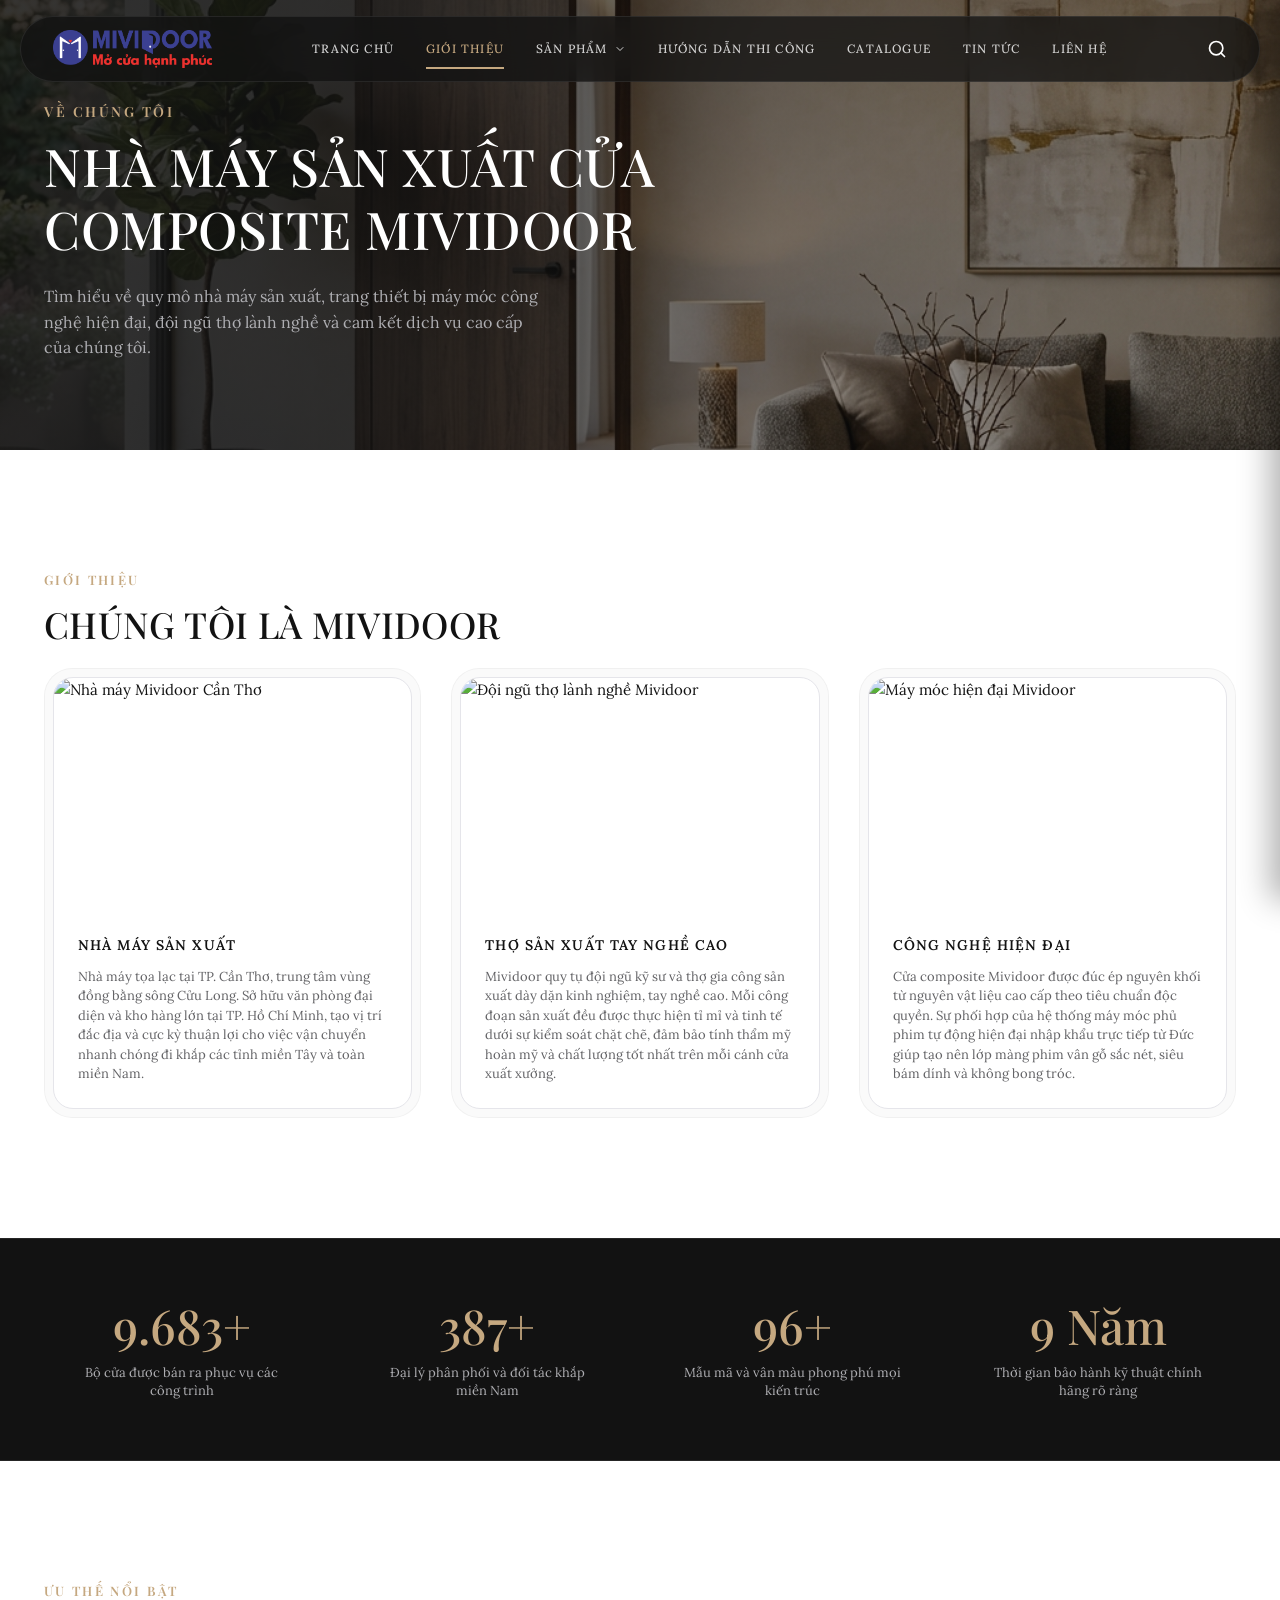
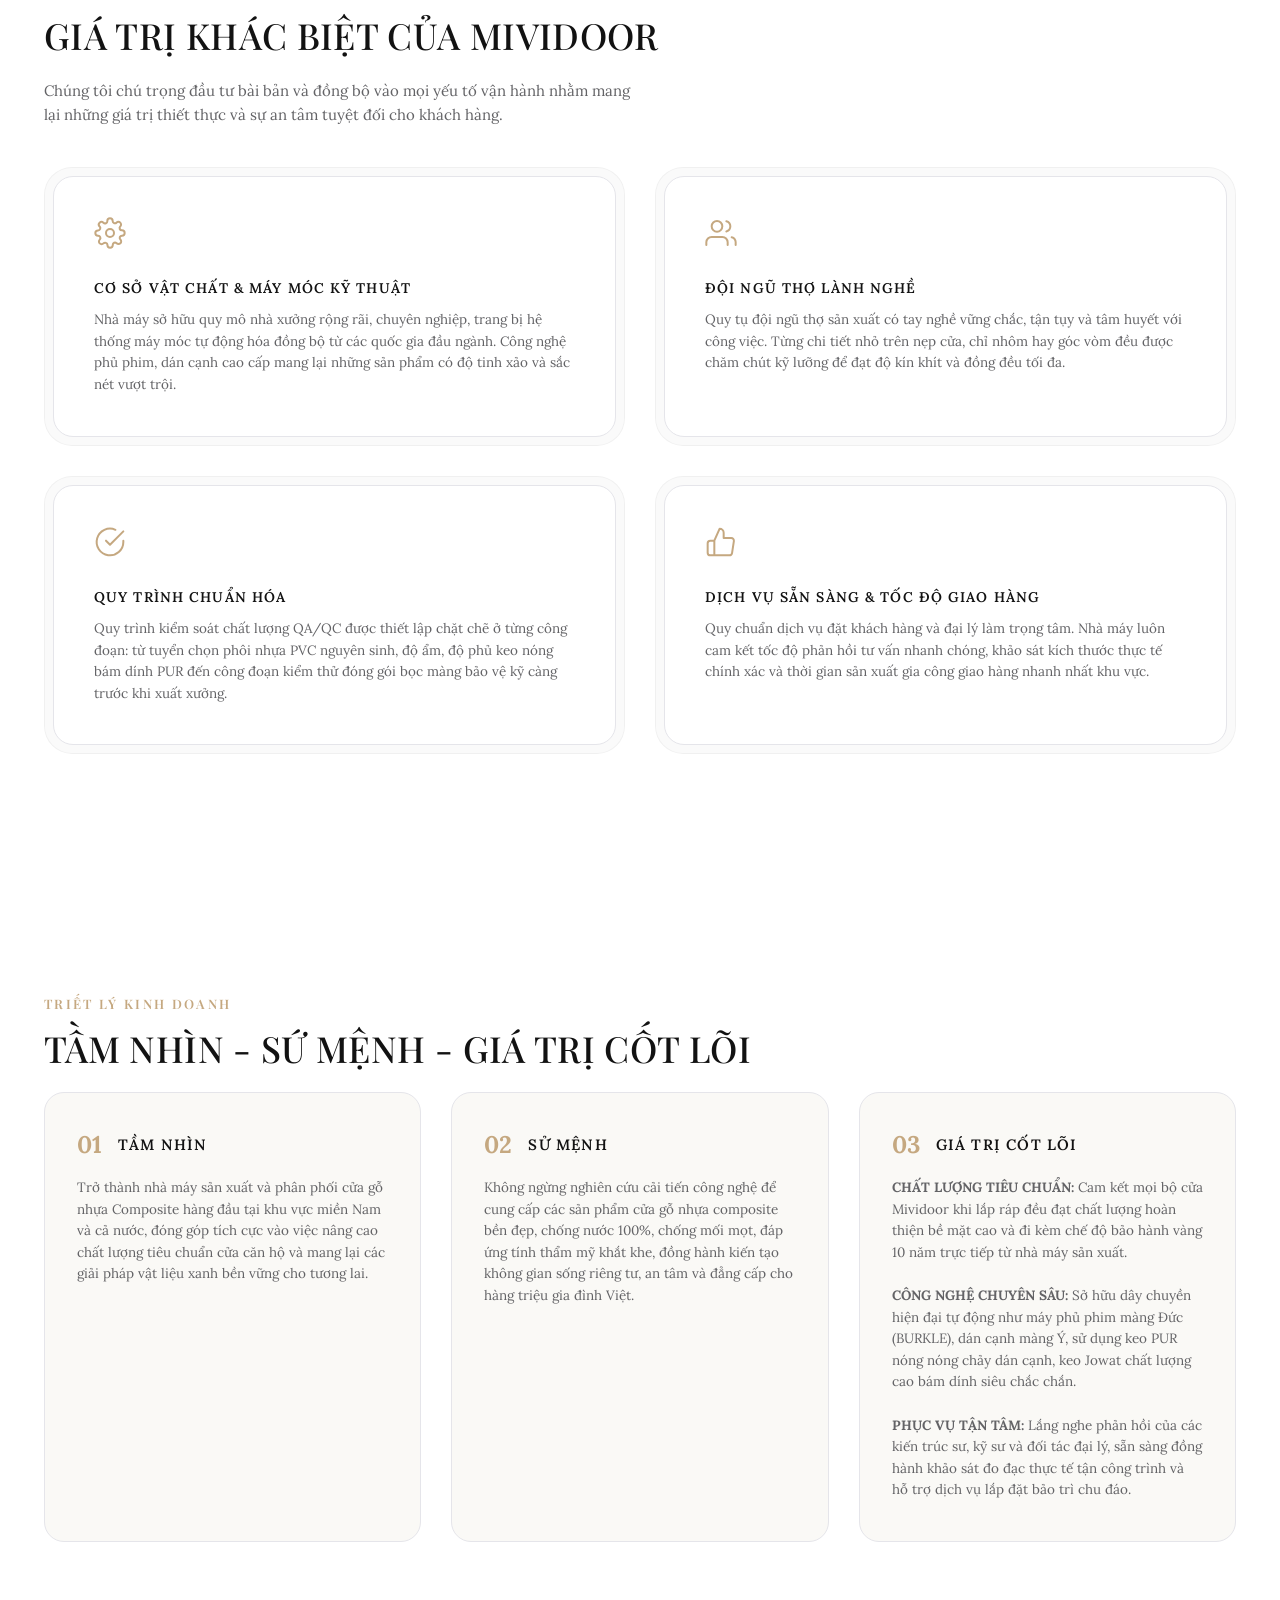
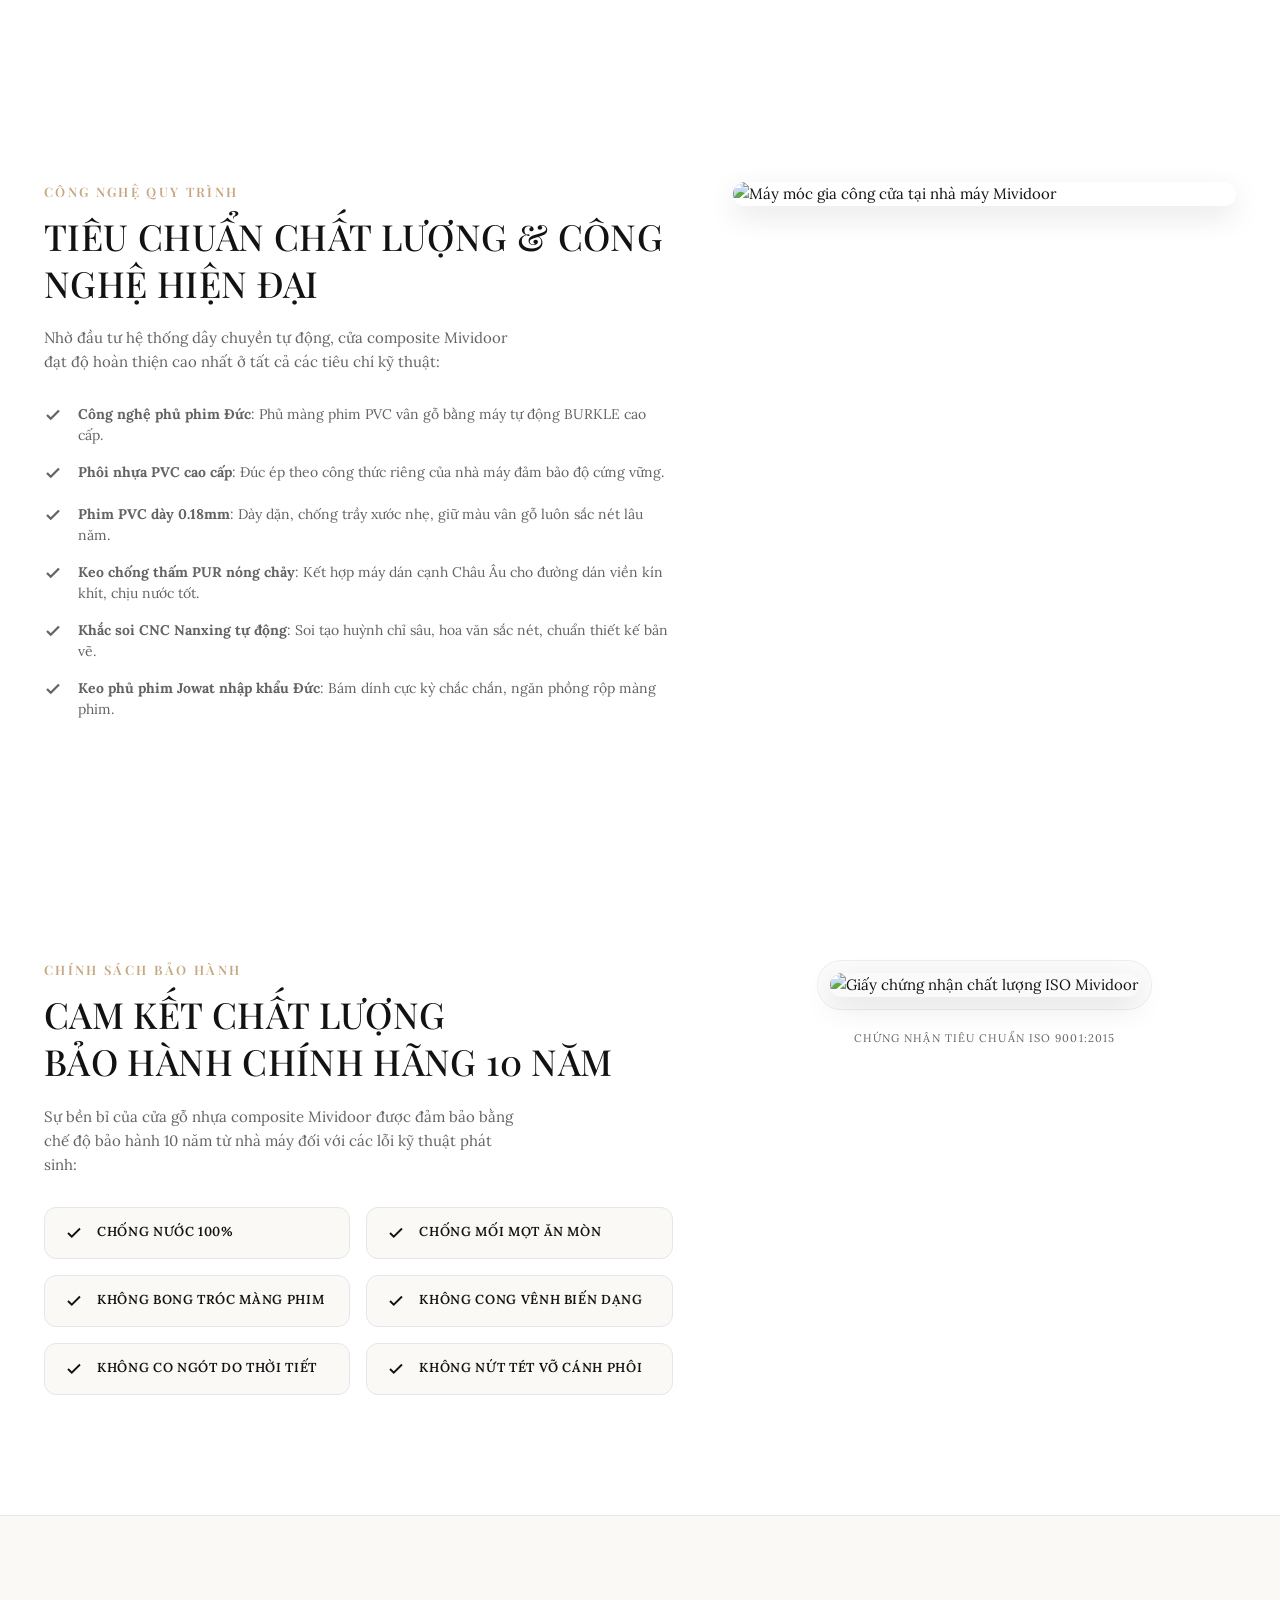
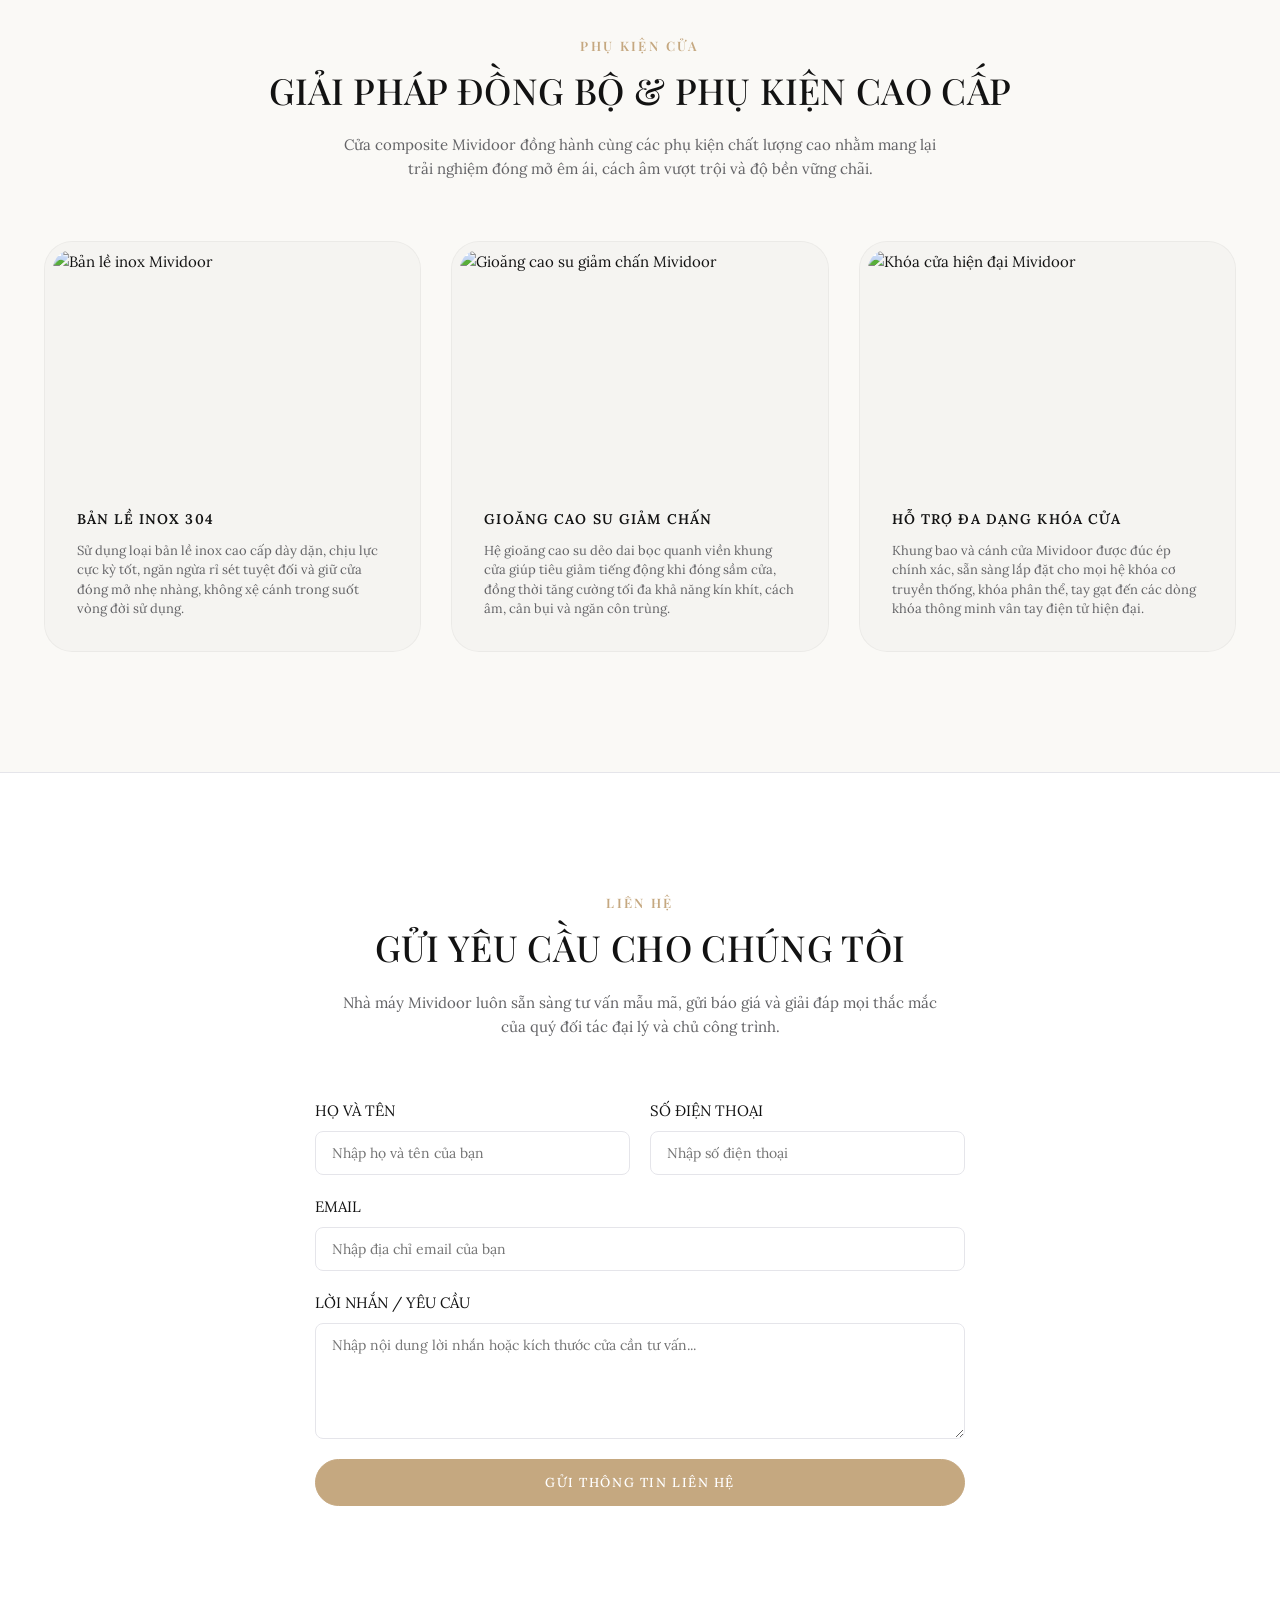
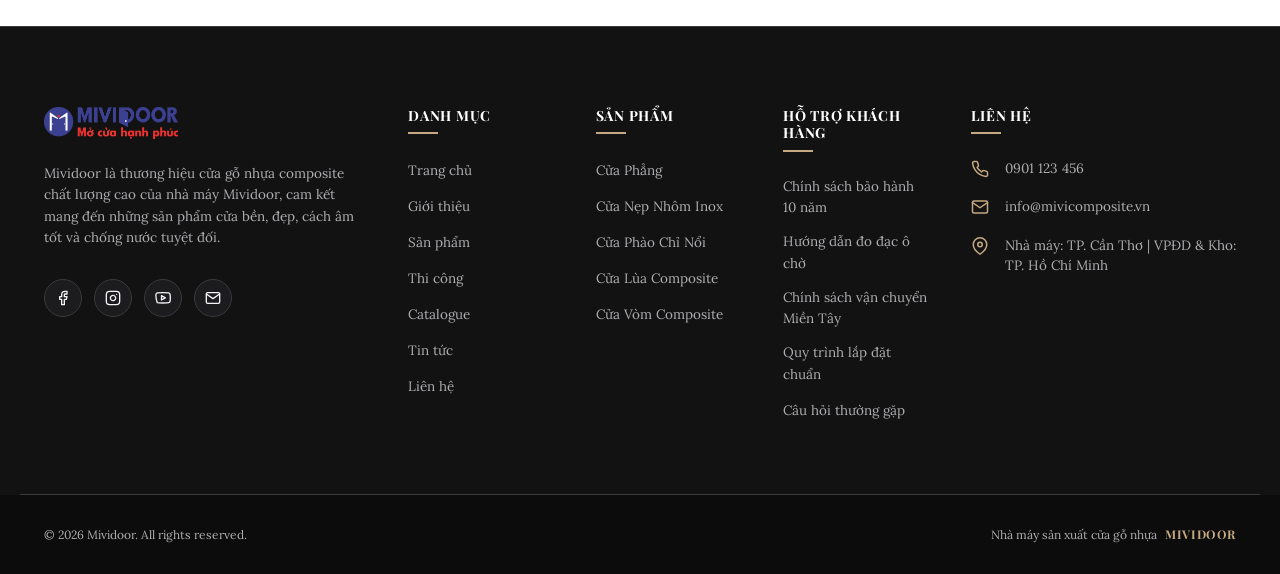
==== commit 9090417d: "style: change body font to Lora serif for classic editorial luxury theme with 100% Vietnamese suppor" ====
--- a/about.html
+++ b/about.html
@@ -8,9 +8,9 @@
     <!-- Google Fonts -->
     <link rel="preconnect" href="https://fonts.googleapis.com">
     <link rel="preconnect" href="https://fonts.gstatic.com" crossorigin>
-    <link href="https://fonts.googleapis.com/css2?family=Playfair+Display:ital,wght@0,400..900;1,400..900&family=Plus+Jakarta+Sans:ital,wght@0,200..800;1,200..800&display=swap" rel="stylesheet">
+    <link href="https://fonts.googleapis.com/css2?family=Lora:ital,wght@0,400..700;1,400..700&family=Playfair+Display:ital,wght@0,400..900;1,400..900&display=swap" rel="stylesheet">
     <!-- CSS Stylesheet -->
-    <link rel="stylesheet" href="style.css?v=4.1">
+    <link rel="stylesheet" href="style.css?v=4.2">
 </head>
 <body>
 
--- a/style.css
+++ b/style.css
@@ -31,7 +31,7 @@
     --glass-border: rgba(255, 255, 255, 0.08);
     
     --font-serif: "Playfair Display", serif;
-    --font-sans: "Plus Jakarta Sans", sans-serif;
+    --font-sans: "Lora", serif;
     --font-heading: var(--font-serif);
     --font-body: var(--font-sans);
     --font-cursive: var(--font-serif);
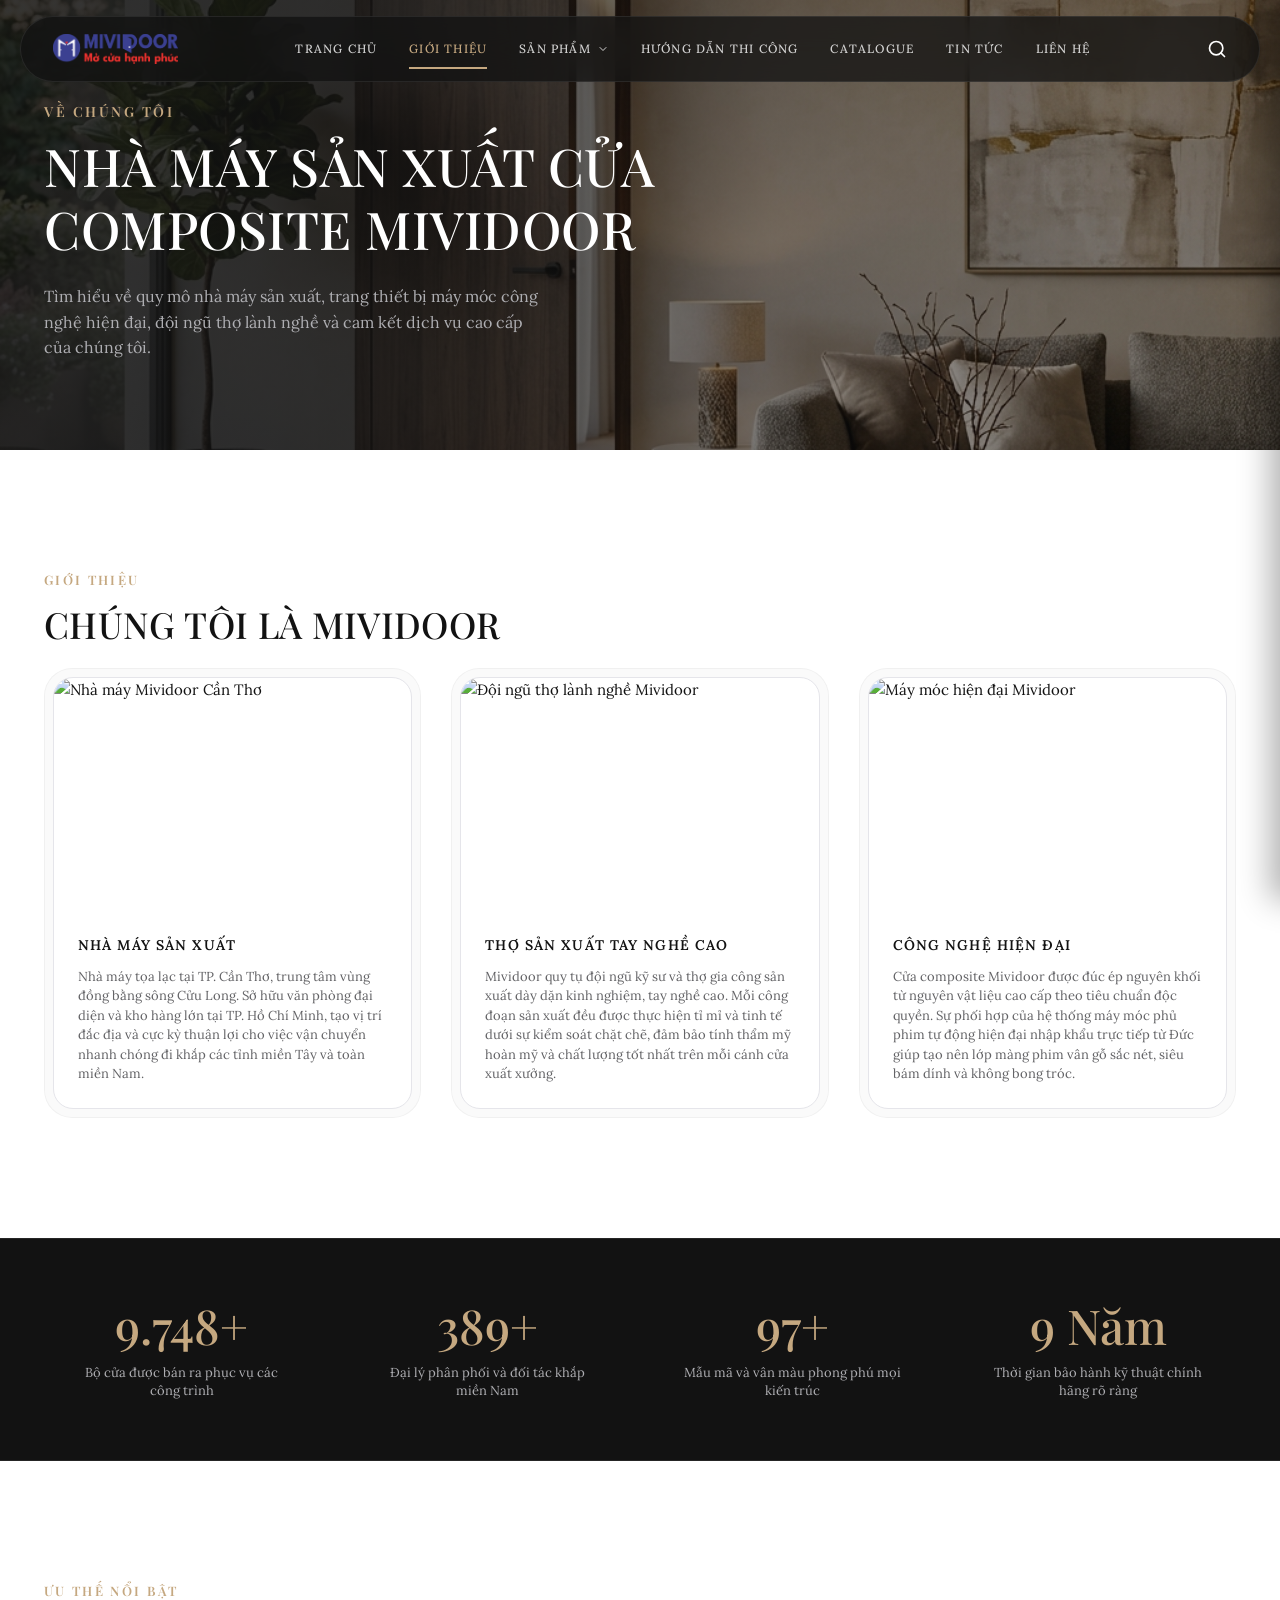
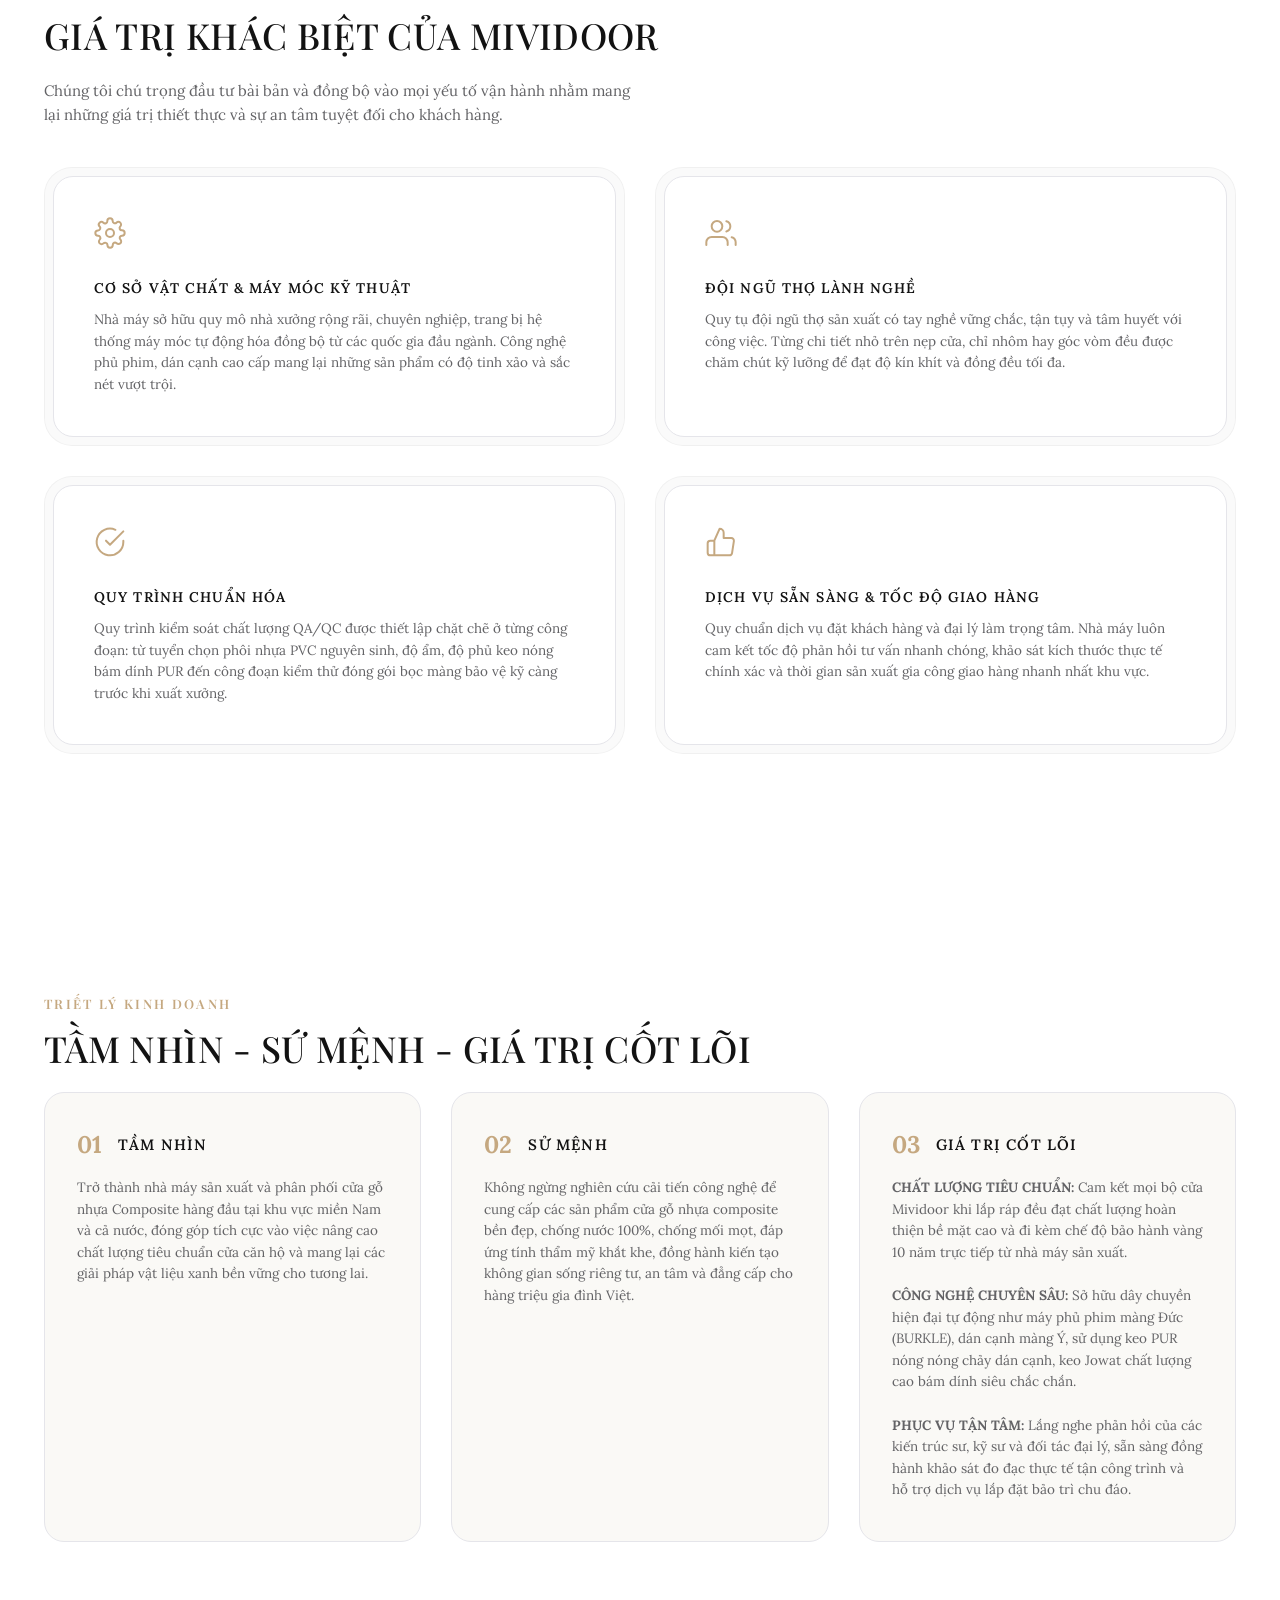
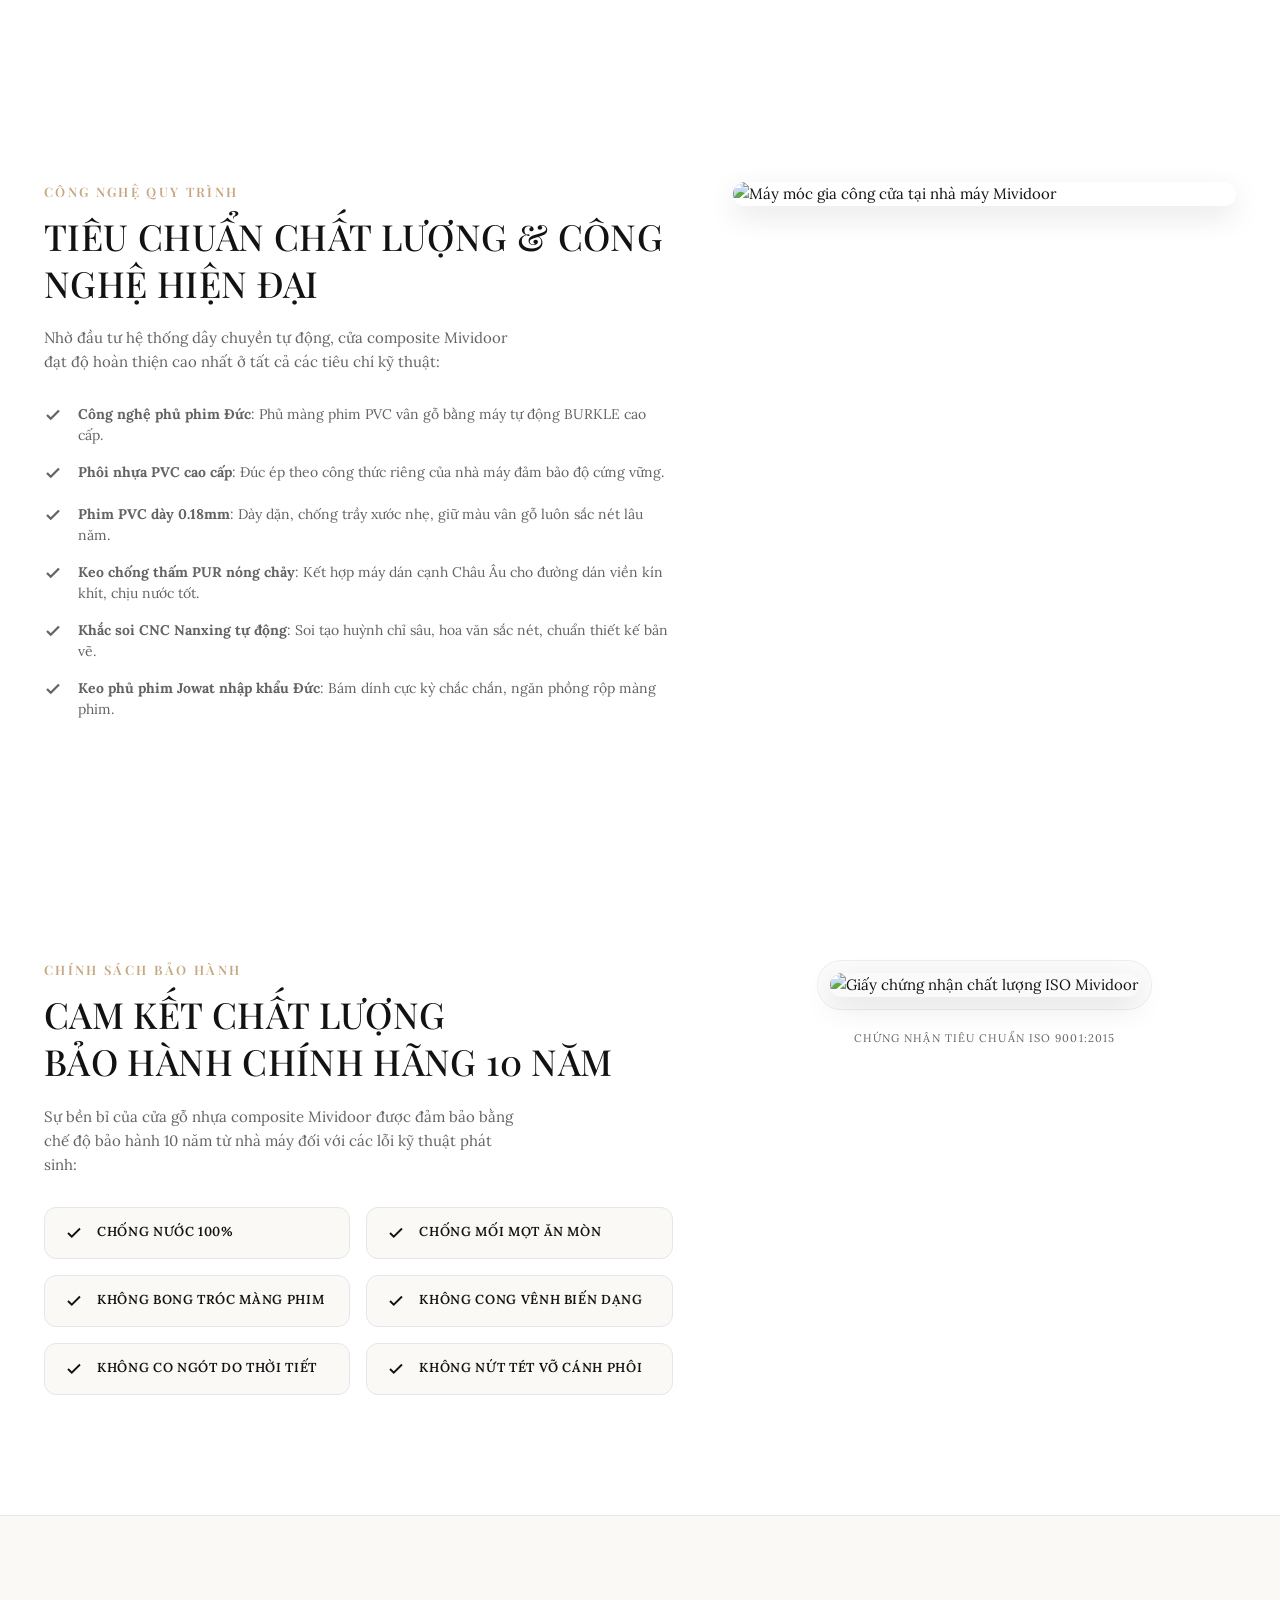
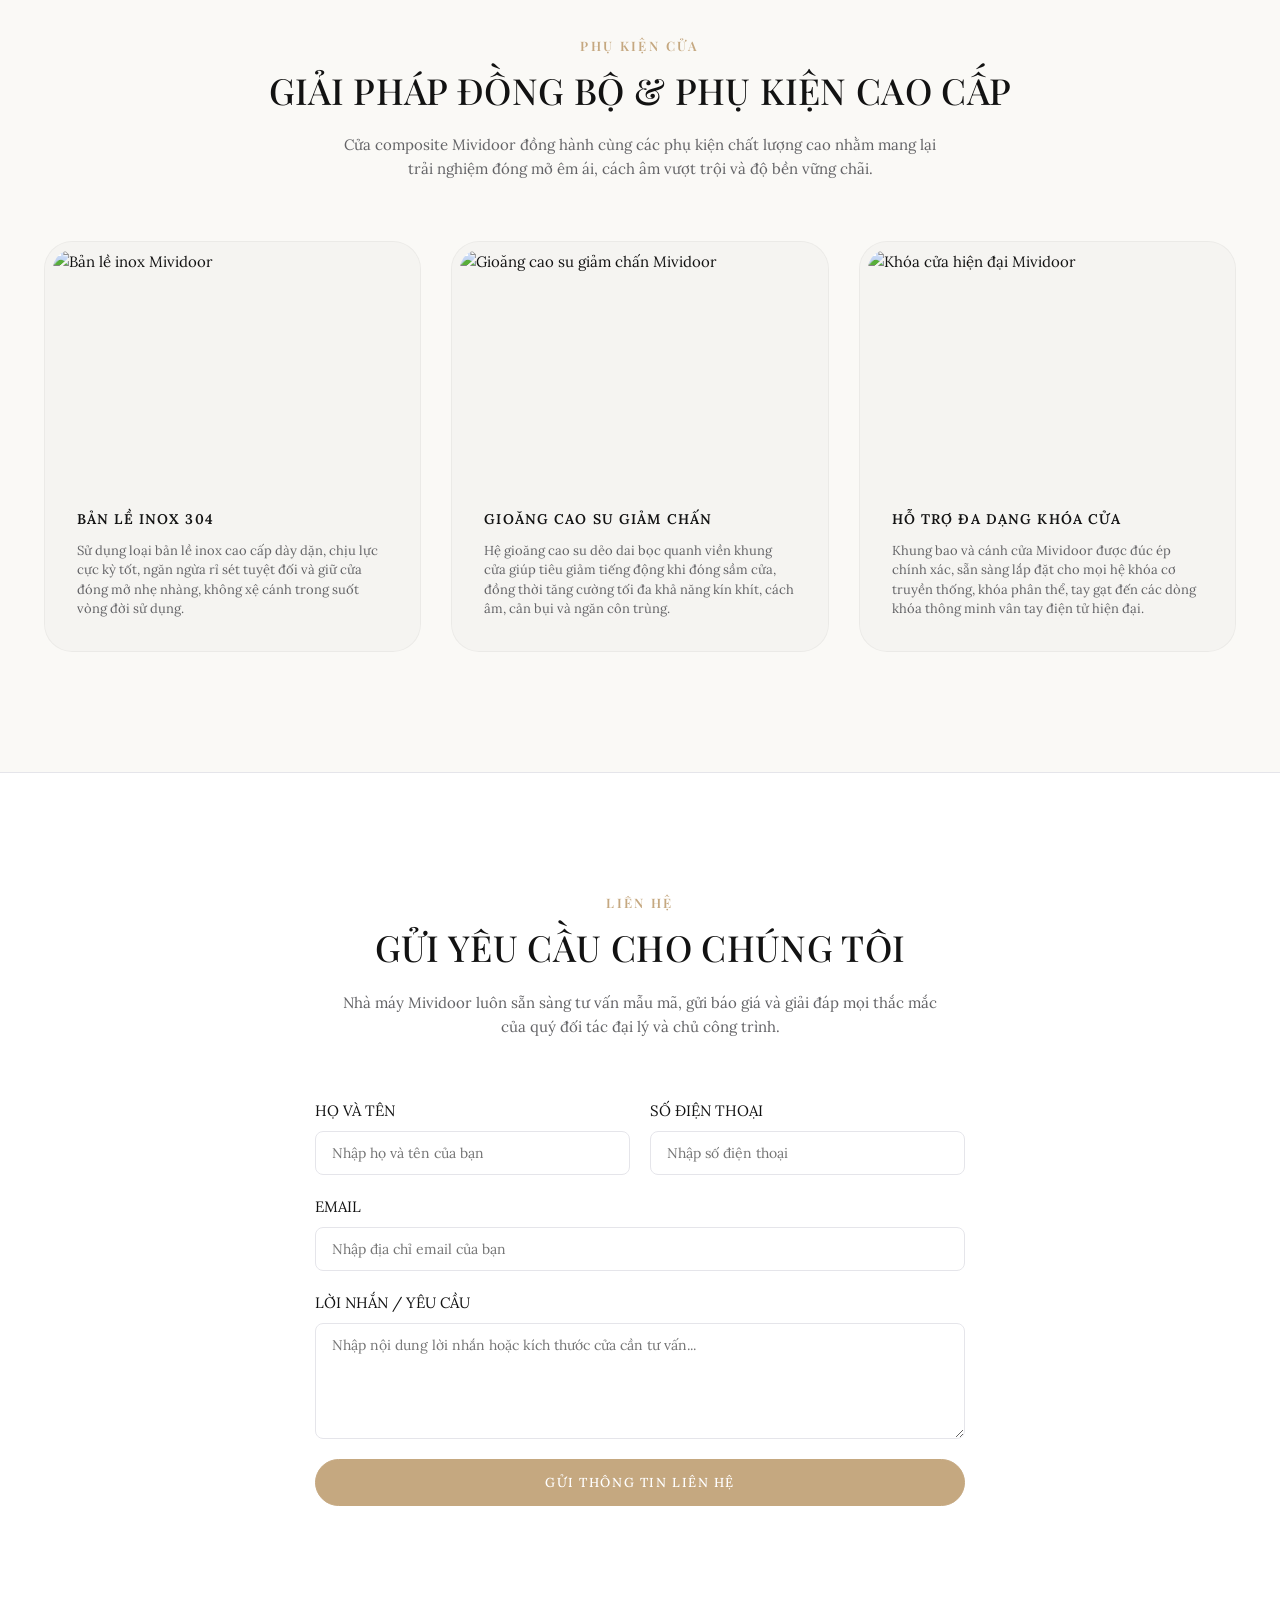
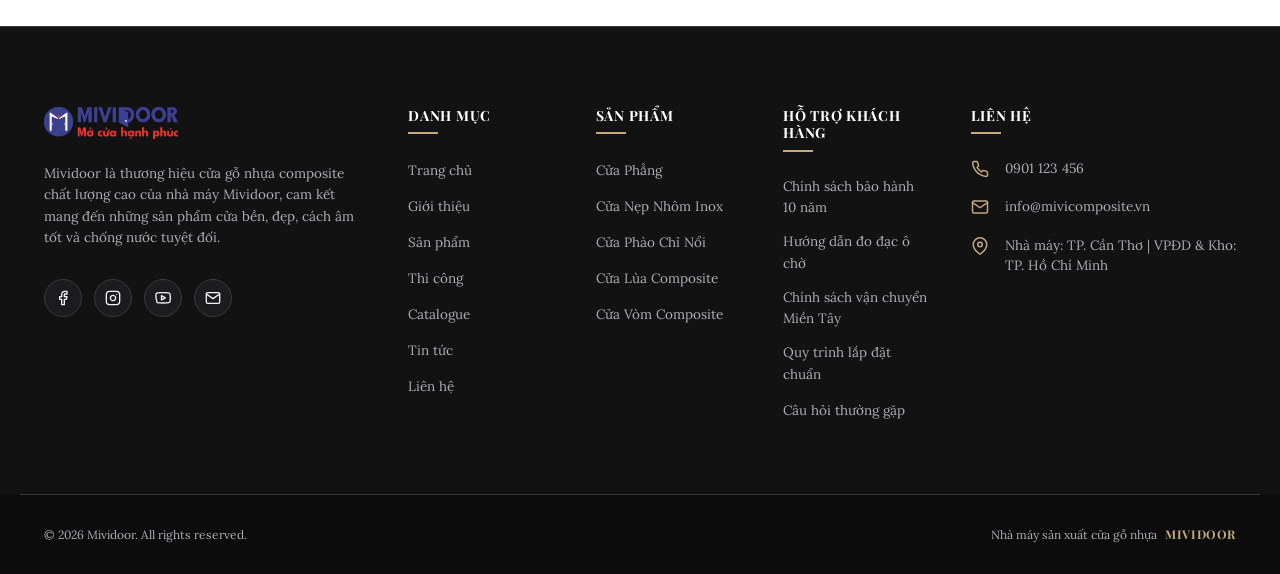
==== commit 02dc4e36: "style: reduce header logo height on unscrolled and scrolled header states" ====
--- a/about.html
+++ b/about.html
@@ -10,7 +10,7 @@
     <link rel="preconnect" href="https://fonts.gstatic.com" crossorigin>
     <link href="https://fonts.googleapis.com/css2?family=Lora:ital,wght@0,400..700;1,400..700&family=Playfair+Display:ital,wght@0,400..900;1,400..900&display=swap" rel="stylesheet">
     <!-- CSS Stylesheet -->
-    <link rel="stylesheet" href="style.css?v=4.2">
+    <link rel="stylesheet" href="style.css?v=4.3">
 </head>
 <body>
 
@@ -19,7 +19,7 @@
         <div class="container header-container">
             <!-- Logo -->
             <a href="index.html" class="logo">
-                <img src="assets/logo_new.png" alt="MIVIDOOR Logo" class="logo-image" style="height: 38px; width: auto; display: block;">
+                <img src="assets/logo_new.png" alt="MIVIDOOR Logo" class="logo-image" style="width: auto; display: block;">
             </a>
 
             <!-- Navigation Links -->
--- a/style.css
+++ b/style.css
@@ -292,7 +292,7 @@
 }
 
 .logo-image {
-    height: 38px;
+    height: 30px;
     width: auto;
     object-fit: contain;
     display: block;
@@ -300,7 +300,7 @@
 }
 
 .site-header.scrolled .logo-image {
-    height: 30px !important;
+    height: 26px !important;
 }
 
 .logo-icon {
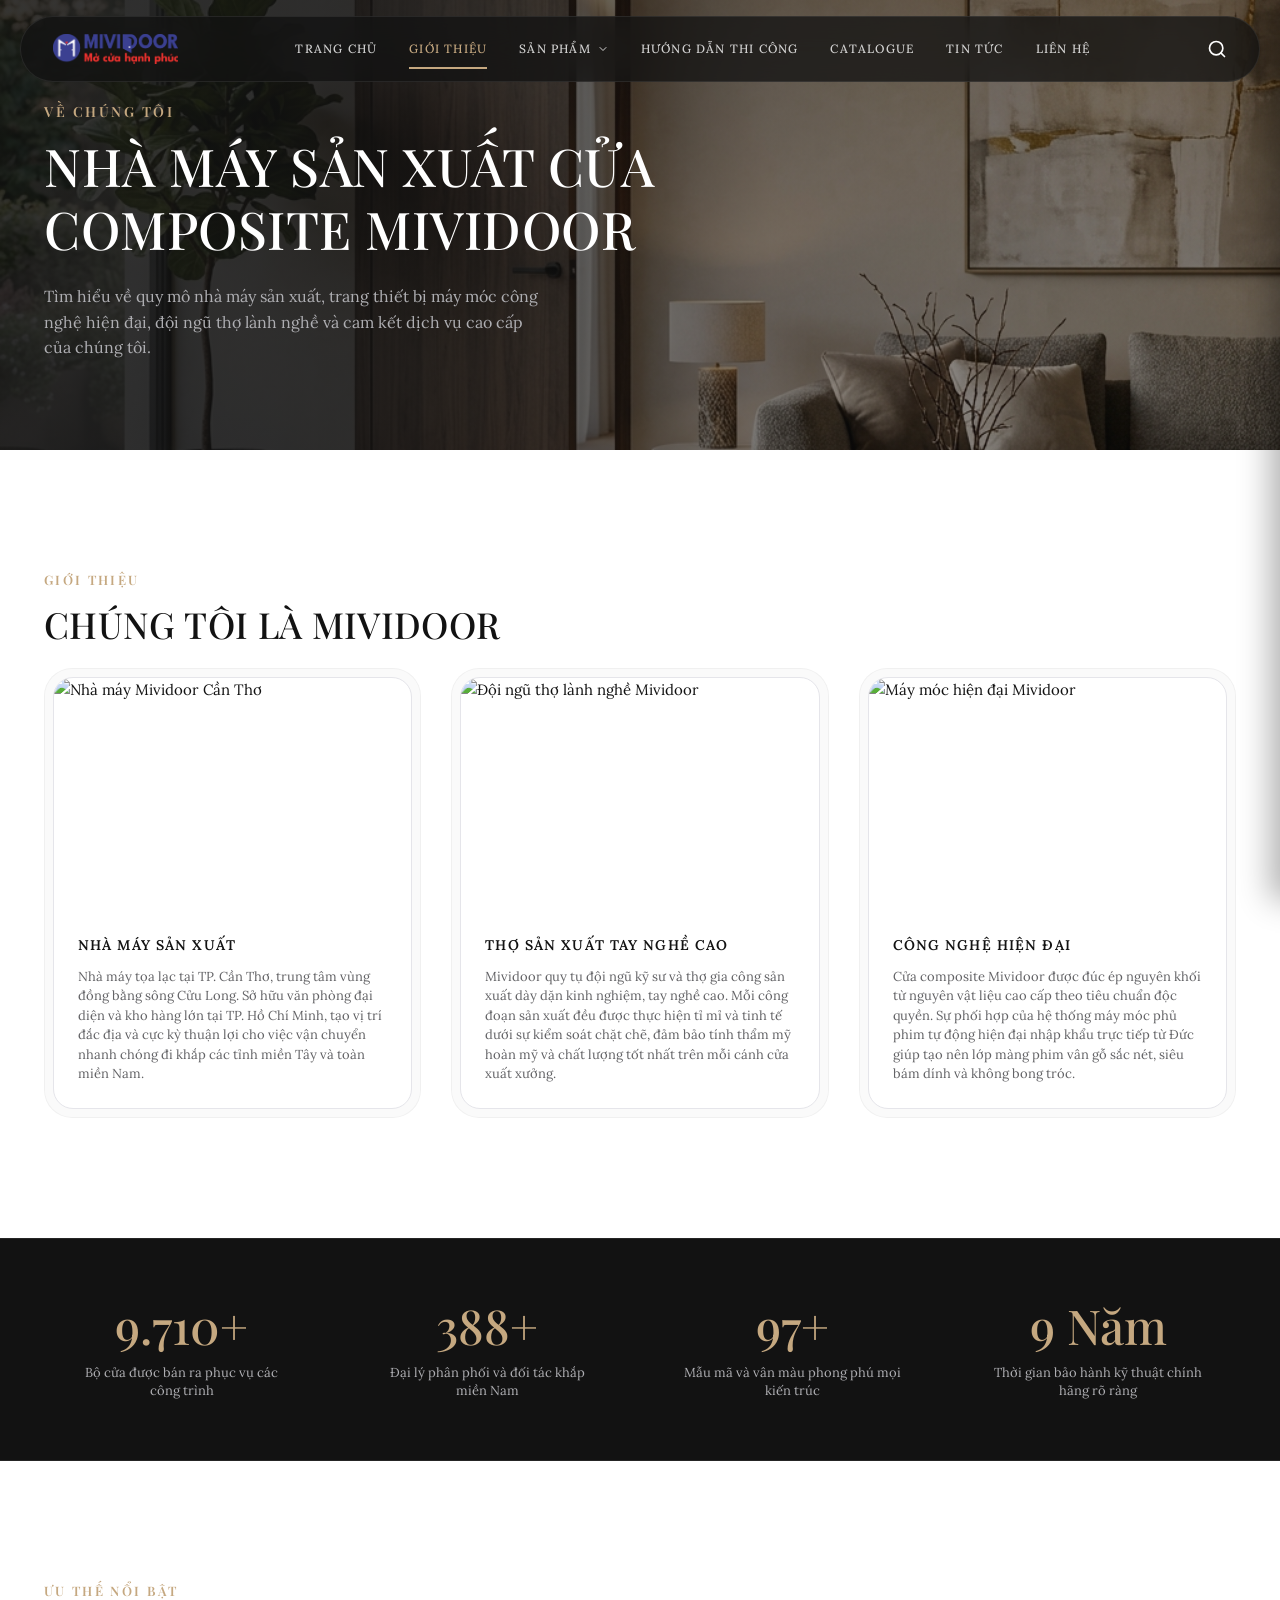
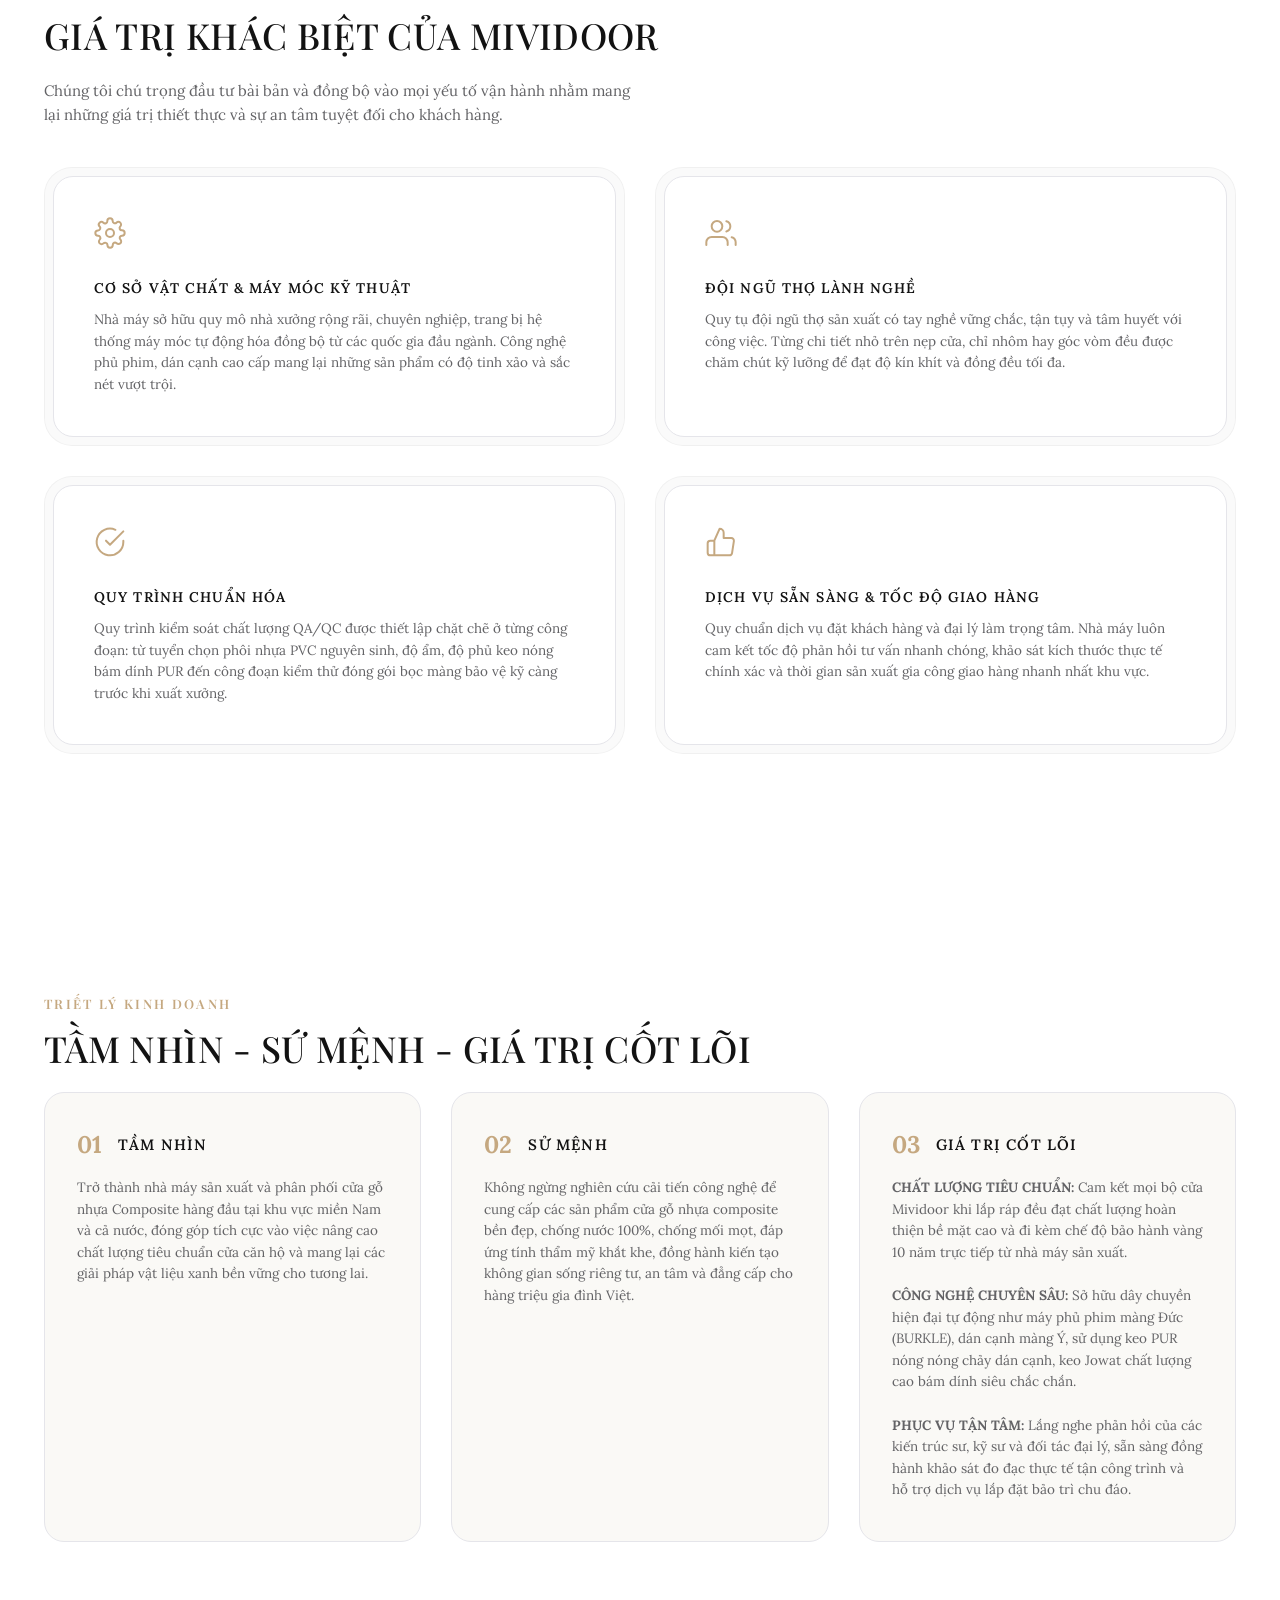
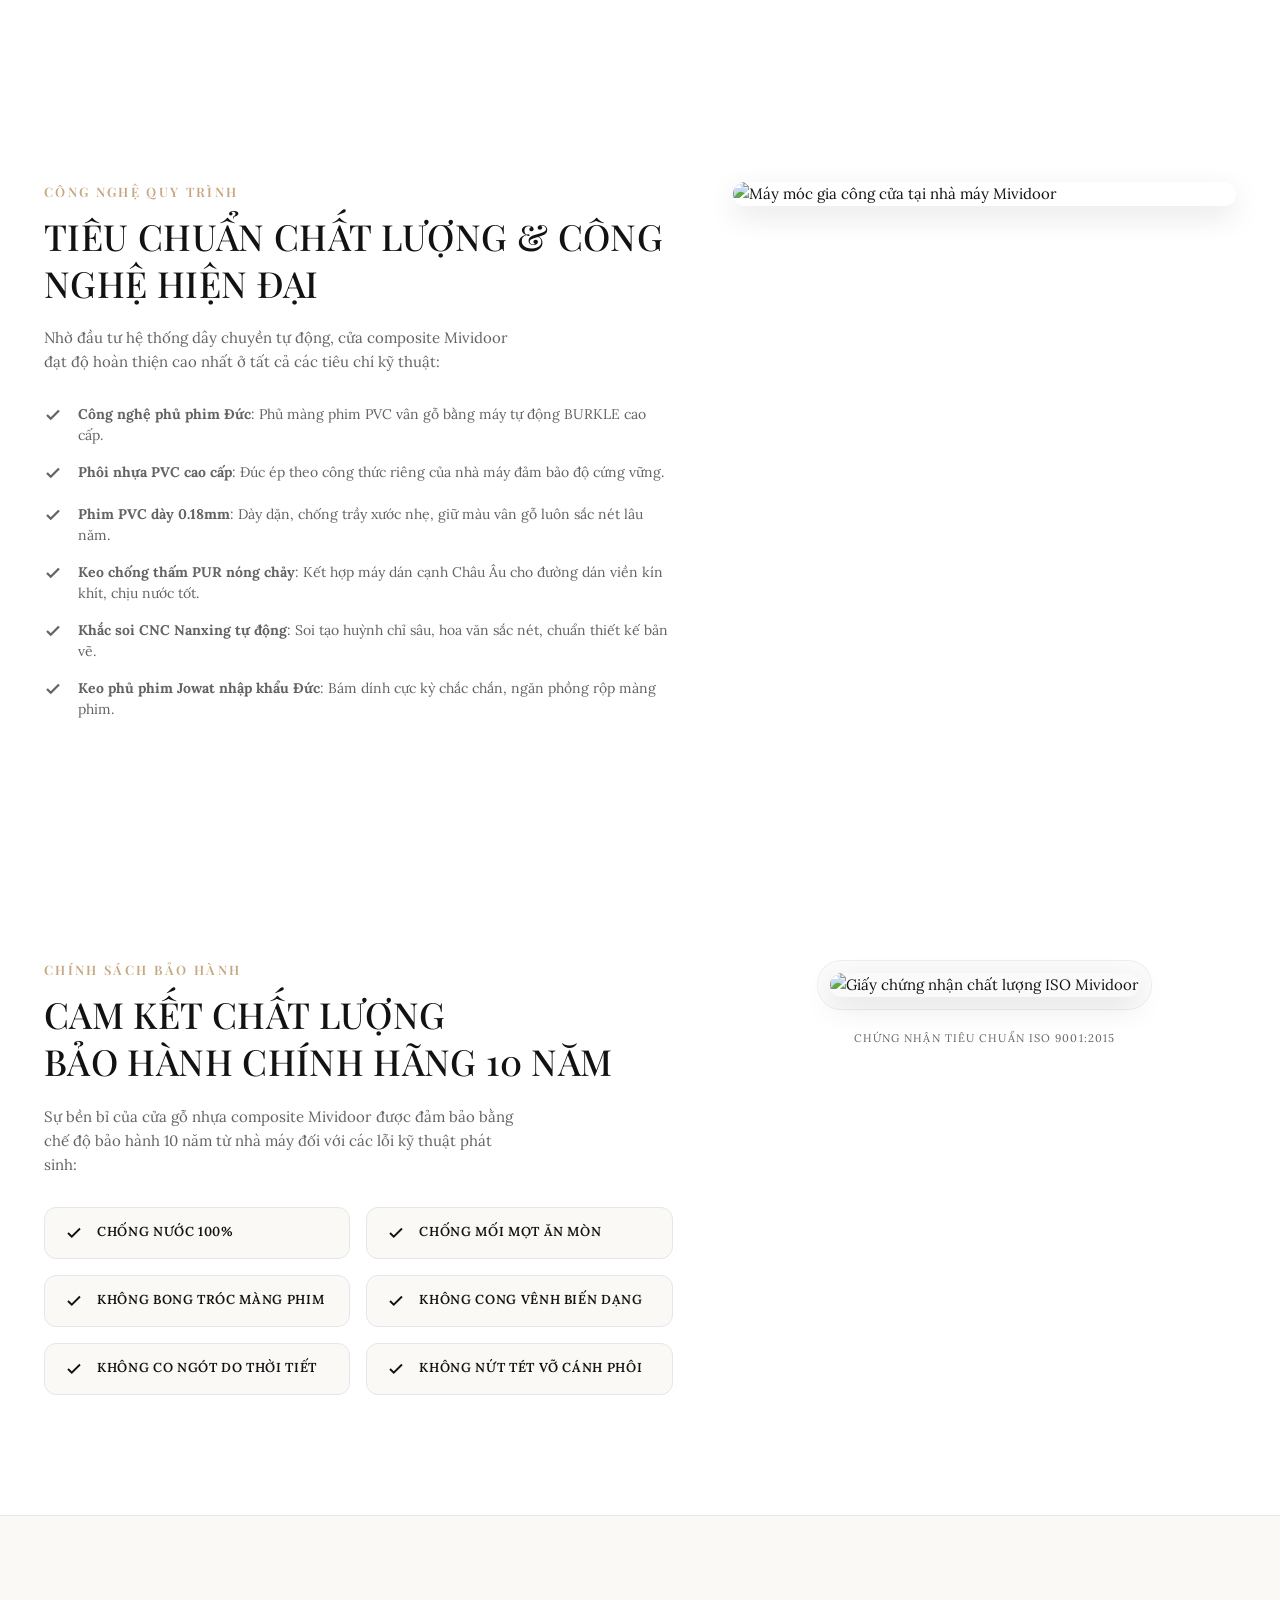
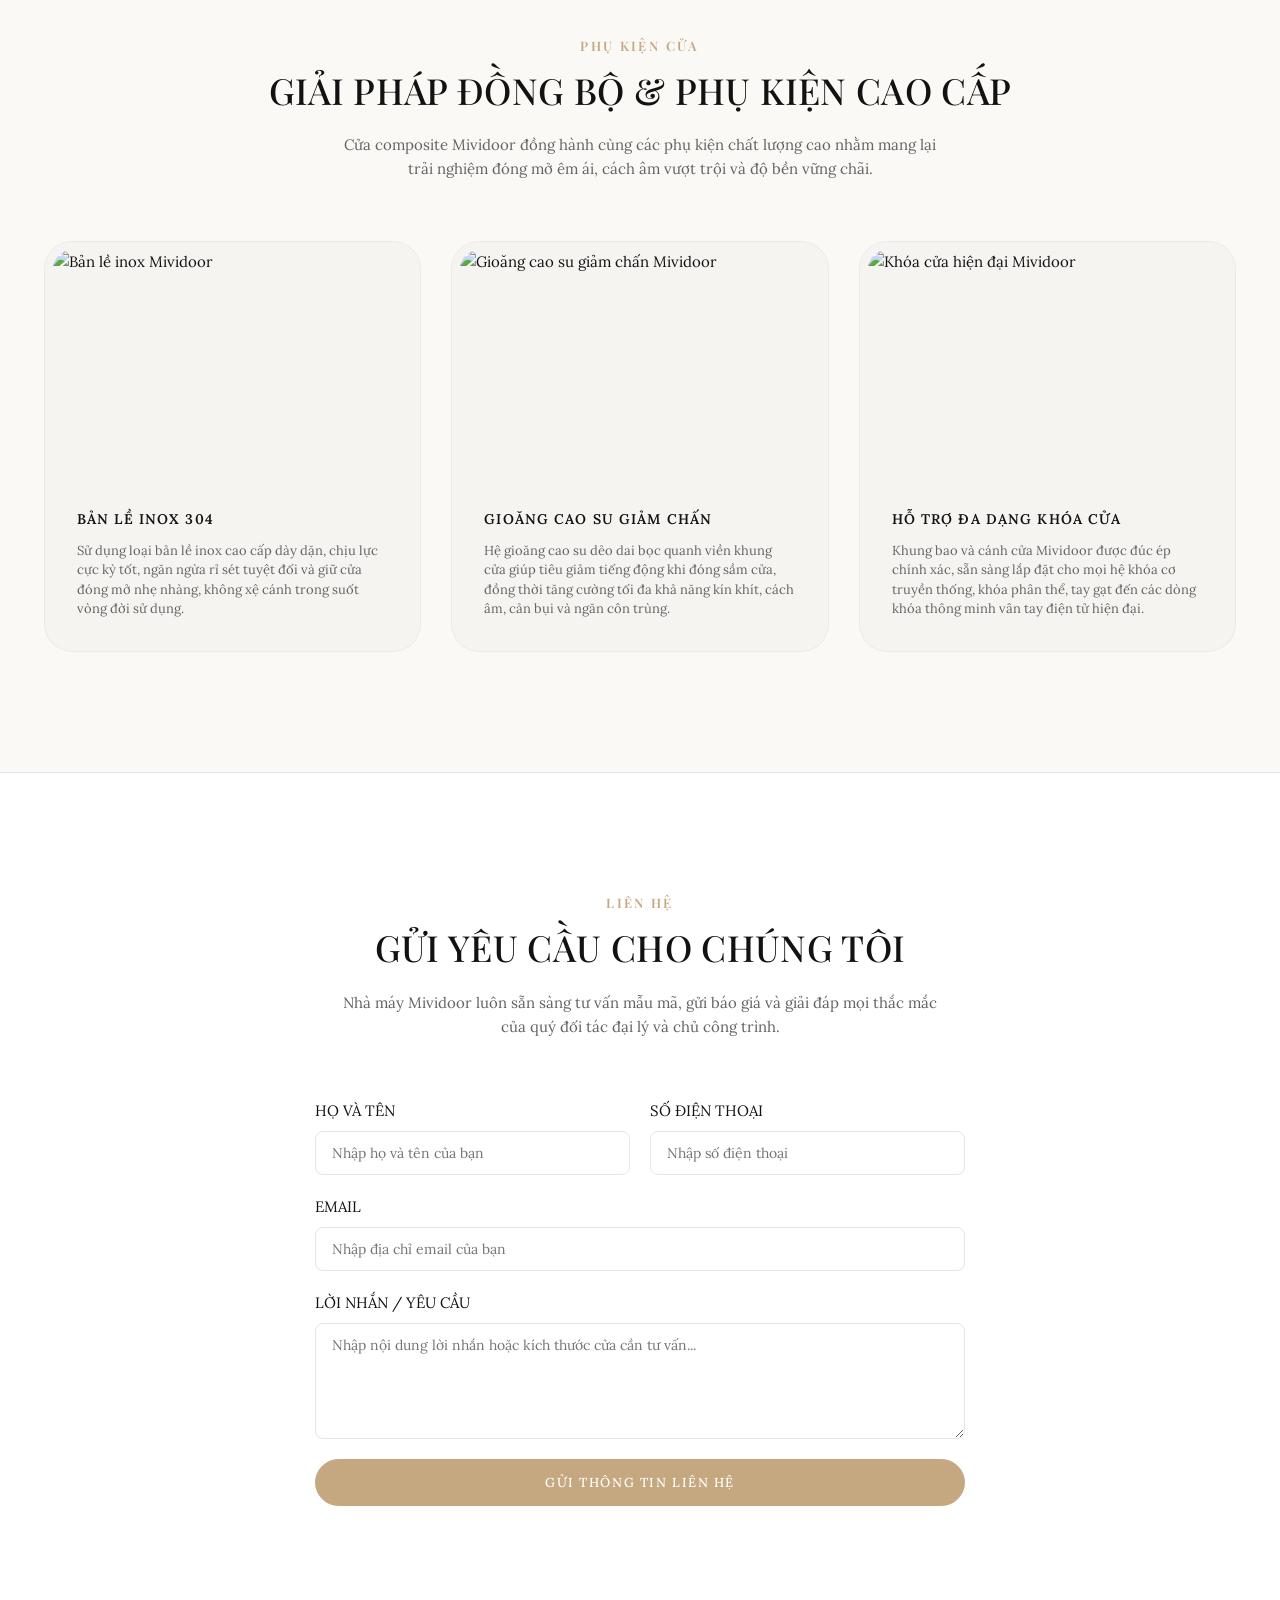
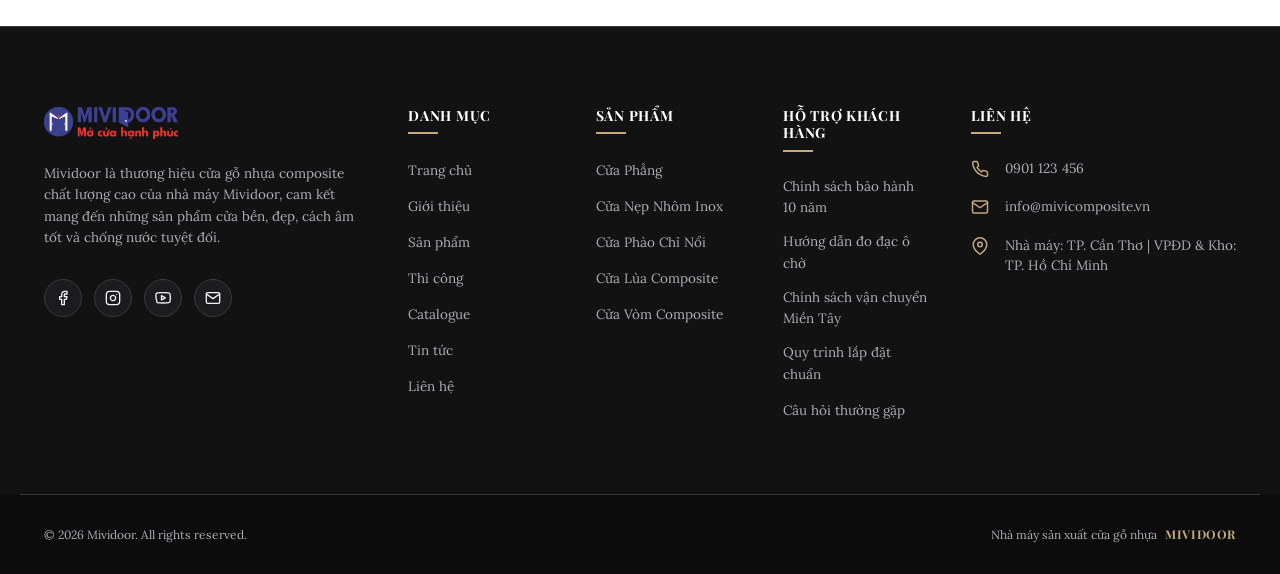
==== commit 6604dcdf: "Refine site pages and guide layout" ====
--- a/about.html
+++ b/about.html
@@ -41,9 +41,9 @@
                             <li><a href="#">Phụ Kiện Cửa</a></li>
                         </ul>
                     </li>
-                    <li><a href="https://mivicomposite.vn/huong-dan-thi-cong-cua-composite/" class="nav-link" target="_blank">HƯỚNG DẪN THI CÔNG</a></li>
+                    <li><a href="thi-cong.html" class="nav-link">HƯỚNG DẪN THI CÔNG</a></li>
                     <li><a href="https://mivicomposite.vn/catalogue/" class="nav-link" target="_blank">CATALOGUE</a></li>
-                    <li><a href="https://mivicomposite.vn/tin-tuc/" class="nav-link" target="_blank">TIN TỨC</a></li>
+                    <li><a href="news.html" class="nav-link">TIN TỨC</a></li>
                     <li><a href="#contact" class="nav-link">LIÊN HỆ</a></li>
                 </ul>
             </nav>
@@ -93,9 +93,9 @@
                     <li><a href="#">Phụ Kiện Cửa</a></li>
                 </ul>
             </li>
-            <li><a href="https://mivicomposite.vn/huong-dan-thi-cong-cua-composite/" class="mobile-nav-link" target="_blank">HƯỚNG DẪN THI CÔNG</a></li>
+            <li><a href="thi-cong.html" class="mobile-nav-link">HƯỚNG DẪN THI CÔNG</a></li>
             <li><a href="https://mivicomposite.vn/catalogue/" class="mobile-nav-link" target="_blank">CATALOGUE</a></li>
-            <li><a href="https://mivicomposite.vn/tin-tuc/" class="mobile-nav-link" target="_blank">TIN TỨC</a></li>
+            <li><a href="news.html" class="mobile-nav-link">TIN TỨC</a></li>
             <li><a href="#contact" class="mobile-nav-link">LIÊN HỆ</a></li>
         </ul>
     </div>
@@ -510,9 +510,9 @@
                     <li><a href="index.html">Trang chủ</a></li>
                     <li><a href="about.html">Giới thiệu</a></li>
                     <li><a href="products.html">Sản phẩm</a></li>
-                    <li><a href="https://mivicomposite.vn/huong-dan-thi-cong-cua-composite/" target="_blank">Thi công</a></li>
+                    <li><a href="thi-cong.html">Thi công</a></li>
                     <li><a href="https://mivicomposite.vn/catalogue/" target="_blank">Catalogue</a></li>
-                    <li><a href="https://mivicomposite.vn/tin-tuc/" target="_blank">Tin tức</a></li>
+                    <li><a href="news.html">Tin tức</a></li>
                     <li><a href="#contact">Liên hệ</a></li>
                 </ul>
             </div>
--- a/style.css
+++ b/style.css
@@ -1222,6 +1222,274 @@
 }
 
 /* --------------------------------------------------------------------------
+   10B. NEWS PAGE LAYOUT
+   -------------------------------------------------------------------------- */
+.news-hero {
+    background-position: center;
+    background-size: cover;
+}
+
+.article-meta {
+    display: flex;
+    flex-wrap: wrap;
+    gap: 10px;
+    margin-bottom: 16px;
+}
+
+.article-pill {
+    display: inline-flex;
+    align-items: center;
+    padding: 6px 12px;
+    border-radius: 999px;
+    background: var(--color-gold-light);
+    color: var(--color-gold-hover);
+    border: 1px solid rgba(197, 168, 128, 0.18);
+    font-size: 11px;
+    font-weight: 700;
+    letter-spacing: 0.08em;
+    text-transform: uppercase;
+}
+
+.news-page-grid {
+    display: grid;
+    grid-template-columns: repeat(3, minmax(0, 1fr));
+    gap: 24px;
+}
+
+.news-page-grid .news-card {
+    height: 100%;
+}
+
+.news-pagination {
+    display: flex;
+    align-items: center;
+    justify-content: center;
+    gap: 12px;
+    margin-top: 28px;
+    flex-wrap: wrap;
+}
+
+.news-pagination-pages {
+    display: flex;
+    align-items: center;
+    justify-content: center;
+    gap: 10px;
+    flex-wrap: wrap;
+}
+
+.news-pagination-btn {
+    min-width: 46px;
+    height: 46px;
+    padding: 0 16px;
+    border-radius: 999px;
+    border: 1px solid rgba(205, 172, 123, 0.28);
+    background: #FFFFFF;
+    color: var(--color-text);
+    font-size: 14px;
+    font-weight: 600;
+    letter-spacing: 0.04em;
+    box-shadow: var(--shadow-soft);
+    transition:
+        background-color 0.2s ease,
+        color 0.2s ease,
+        border-color 0.2s ease,
+        transform 0.2s ease,
+        box-shadow 0.2s ease;
+}
+
+.news-pagination-btn:hover:not(:disabled) {
+    transform: translateY(-1px);
+    border-color: var(--color-gold);
+    box-shadow: var(--shadow-medium);
+}
+
+.news-pagination-btn.is-active {
+    background: var(--color-gold);
+    color: #FFFFFF;
+    border-color: var(--color-gold);
+}
+
+.news-pagination-btn:disabled {
+    cursor: not-allowed;
+    opacity: 0.45;
+    box-shadow: none;
+    transform: none;
+}
+
+.news-cta {
+    background:
+        linear-gradient(135deg, rgba(18, 18, 18, 0.96), rgba(49, 37, 25, 0.94)),
+        var(--color-primary);
+    border-radius: 28px;
+    color: #FFFFFF;
+    padding: 32px;
+    box-shadow: var(--shadow-medium);
+}
+
+.news-cta p {
+    color: rgba(255, 255, 255, 0.82);
+    max-width: 58ch;
+    margin-bottom: 18px;
+}
+
+.news-cta .btn-primary {
+    background-color: var(--color-gold);
+    color: #FFFFFF;
+}
+
+/* --------------------------------------------------------------------------
+   10C. GUIDE PAGE LAYOUT
+   -------------------------------------------------------------------------- */
+.guide-hero {
+    background-position: center;
+    background-size: cover;
+}
+
+.guide-hero .hero-content.scroll-reveal {
+    opacity: 1;
+    transform: none;
+}
+
+.guide-source-article {
+    max-width: 980px;
+    margin: 0 auto;
+}
+
+.guide-source-article.scroll-reveal,
+.section-contact .contact-main-header.scroll-reveal,
+.section-contact .contact-form-container.scroll-reveal {
+    opacity: 1;
+    transform: none;
+}
+
+.guide-source-header {
+    display: flex;
+    flex-direction: column;
+    gap: 12px;
+    margin-bottom: 22px;
+}
+
+.guide-source-text {
+    margin: 0 0 18px;
+    color: var(--color-text-muted-dark);
+    font-size: 17px;
+    line-height: 1.85;
+    max-width: 78ch;
+}
+
+.guide-source-gallery {
+    display: grid;
+    gap: 16px;
+    margin: 24px 0;
+}
+
+.guide-source-gallery--three {
+    grid-template-columns: repeat(3, minmax(0, 1fr));
+}
+
+.guide-source-gallery--two {
+    grid-template-columns: repeat(2, minmax(0, 1fr));
+}
+
+.guide-source-gallery figure {
+    margin: 0;
+    overflow: hidden;
+    border-radius: 24px;
+    background: #FFFFFF;
+    border: 1px solid rgba(34, 34, 34, 0.08);
+    box-shadow: var(--shadow-soft);
+}
+
+.guide-source-img {
+    display: block;
+    width: 100%;
+    height: auto;
+    aspect-ratio: 4 / 3;
+    object-fit: cover;
+}
+
+.guide-source-gallery figcaption {
+    padding: 14px 16px 16px;
+    font-size: 13px;
+    line-height: 1.6;
+    color: var(--color-text-muted-dark);
+}
+
+.guide-section-title {
+    margin: 28px 0 14px;
+    font-family: 'Playfair Display', serif;
+    font-size: 28px;
+    line-height: 1.25;
+    color: var(--color-primary);
+}
+
+.guide-step-block {
+    margin-top: 34px;
+    padding-top: 6px;
+}
+
+.guide-step-heading {
+    margin-bottom: 12px;
+    font-family: 'Playfair Display', serif;
+    font-size: 24px;
+    line-height: 1.3;
+    color: var(--color-primary);
+}
+
+.guide-source-conclusion {
+    margin-top: 28px;
+    padding: 22px 24px;
+    border-radius: 24px;
+    background: var(--color-gold-light);
+    border: 1px solid rgba(205, 172, 123, 0.18);
+}
+
+.guide-source-conclusion strong {
+    display: block;
+    margin-bottom: 8px;
+    color: var(--color-gold-hover);
+    letter-spacing: 0.03em;
+}
+
+.guide-source-conclusion p {
+    margin: 0;
+    color: var(--color-text-muted-dark);
+    max-width: 72ch;
+}
+
+.guide-check-list {
+    display: flex;
+    flex-direction: column;
+    gap: 12px;
+    margin-top: 16px;
+}
+
+.guide-check-list li {
+    position: relative;
+    padding-left: 22px;
+    color: var(--color-text-muted-dark);
+}
+
+.guide-check-list li::before {
+    content: '';
+    position: absolute;
+    left: 0;
+    top: 10px;
+    width: 8px;
+    height: 8px;
+    border-radius: 999px;
+    background: var(--color-gold);
+}
+
+.guide-check-list-inverse li {
+    color: rgba(255, 255, 255, 0.84);
+}
+
+.guide-check-list-inverse li::before {
+    background: var(--color-gold);
+}
+
+/* --------------------------------------------------------------------------
    11. SITE FOOTER
    -------------------------------------------------------------------------- */
 .site-footer {
@@ -2199,6 +2467,48 @@
     }
 }
 
+/* News page responsive styles */
+@media (max-width: 991px) {
+    .news-page-grid {
+        grid-template-columns: repeat(2, minmax(0, 1fr));
+    }
+}
+
+@media (max-width: 767px) {
+    .news-page-grid {
+        grid-template-columns: 1fr;
+    }
+
+    .news-pagination {
+        gap: 10px;
+    }
+
+    .news-pagination-btn {
+        height: 42px;
+        min-width: 42px;
+        padding: 0 14px;
+    }
+
+    .guide-story-intro {
+        grid-template-columns: 1fr;
+    }
+
+    .guide-step-card {
+        grid-template-columns: 1fr;
+    }
+
+    .guide-step-number {
+        width: 56px;
+        height: 56px;
+        border-radius: 18px;
+    }
+
+    .guide-source-gallery--three,
+    .guide-source-gallery--two {
+        grid-template-columns: 1fr;
+    }
+}
+
 /* ==========================================================================
    PRODUCTS CATALOG & DYNAMIC PRODUCT DETAIL STYLING
    ========================================================================== */
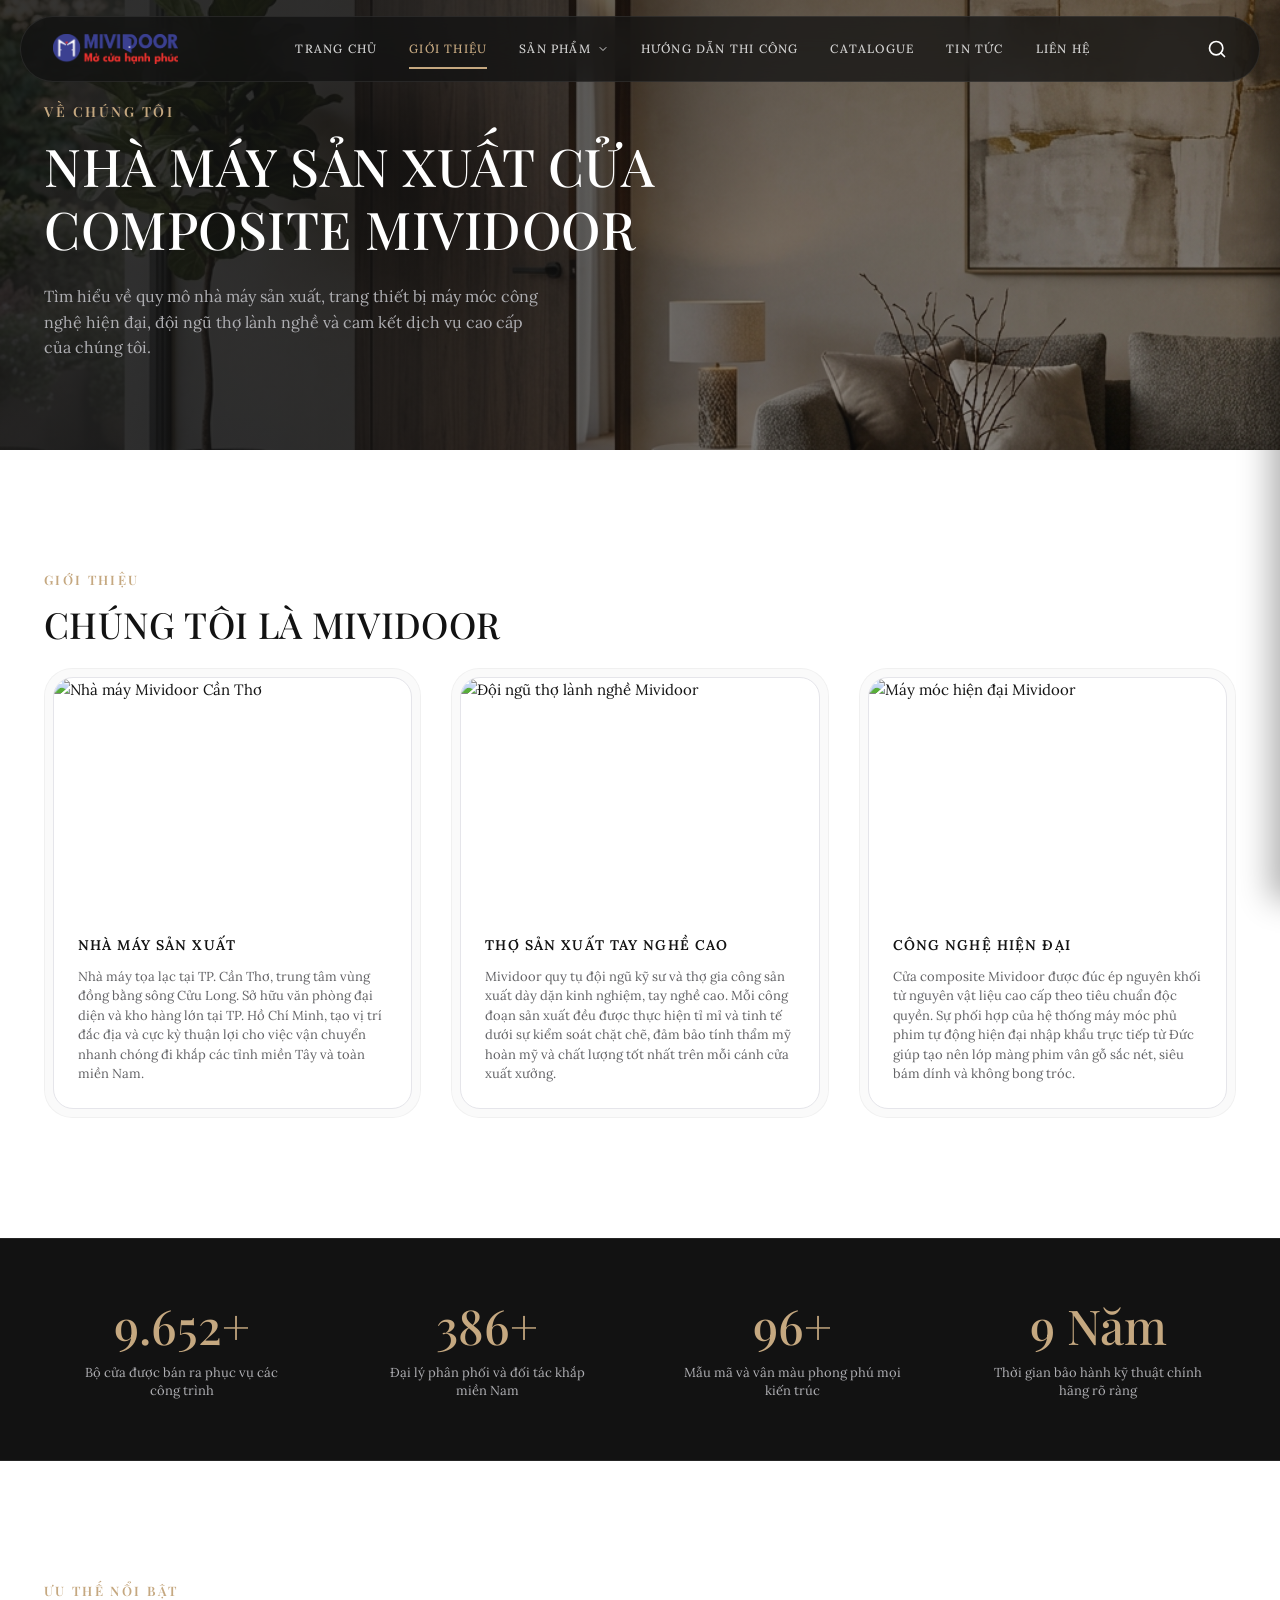
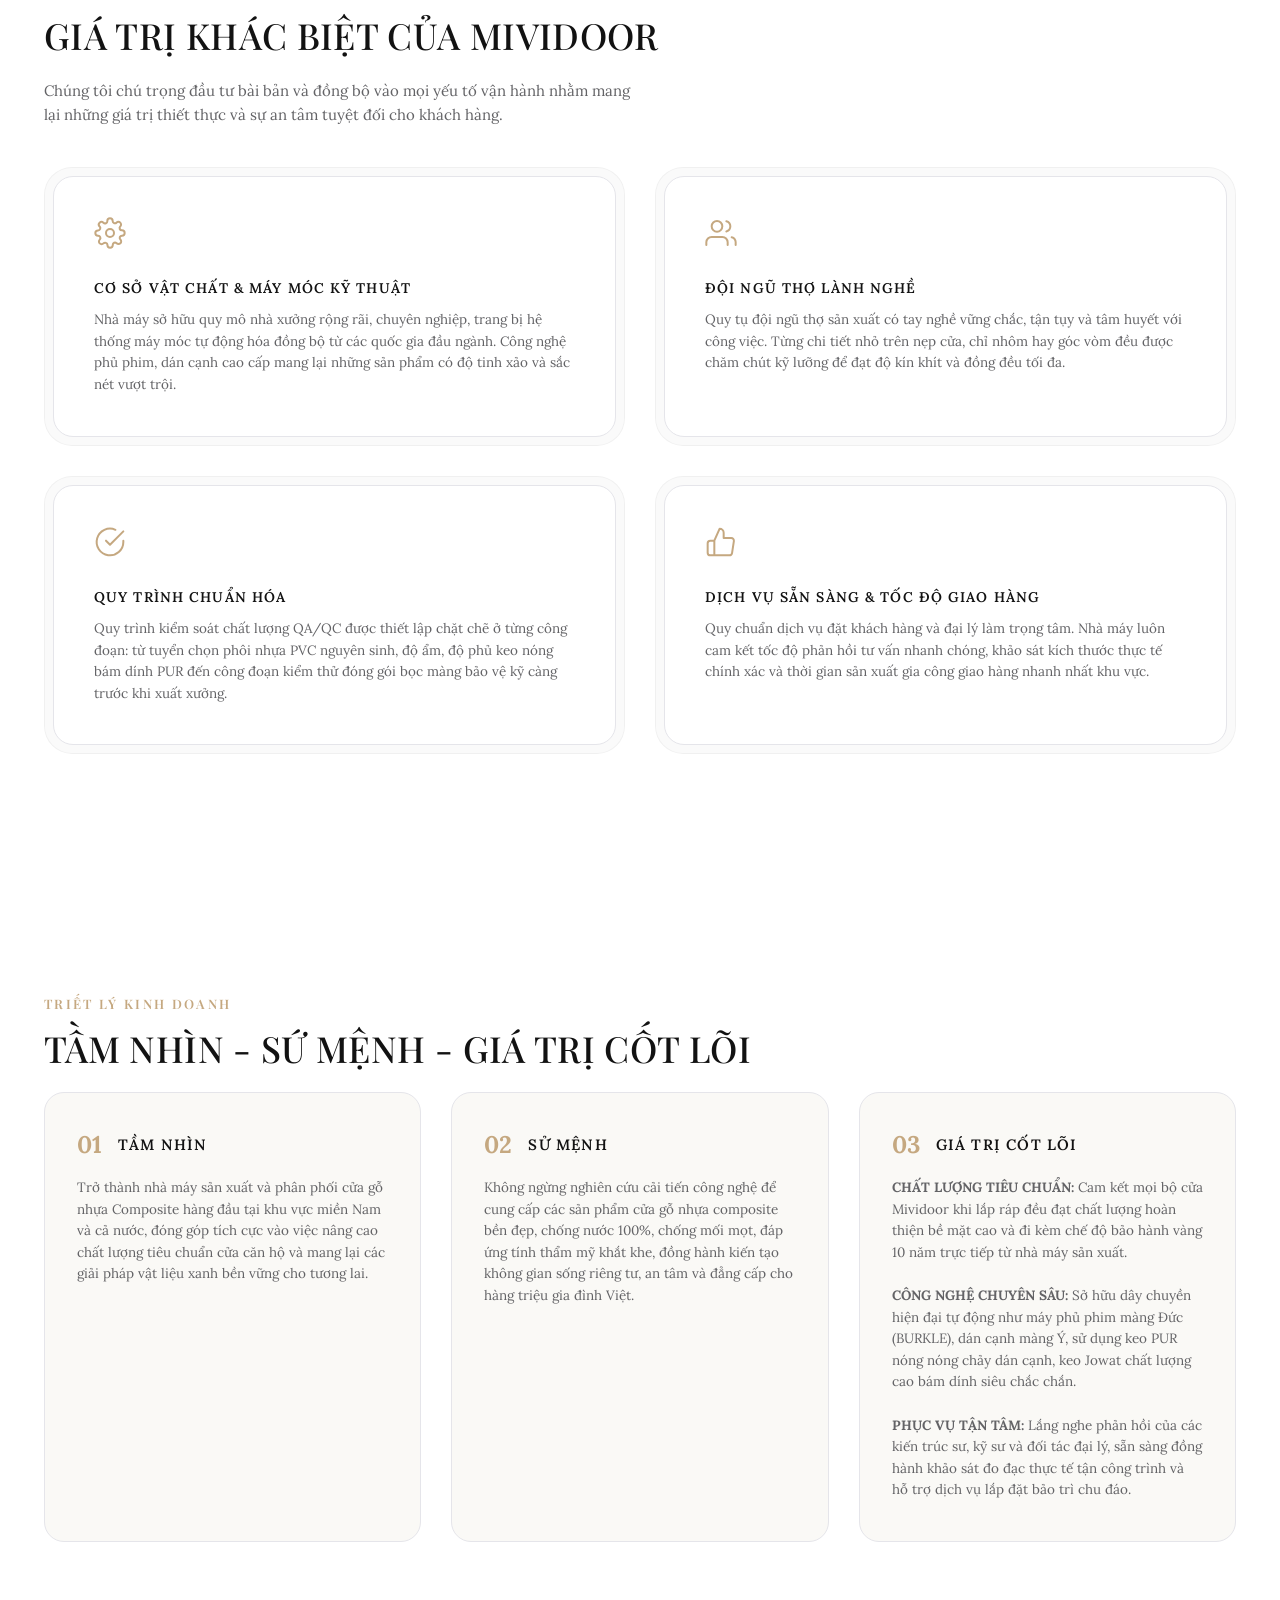
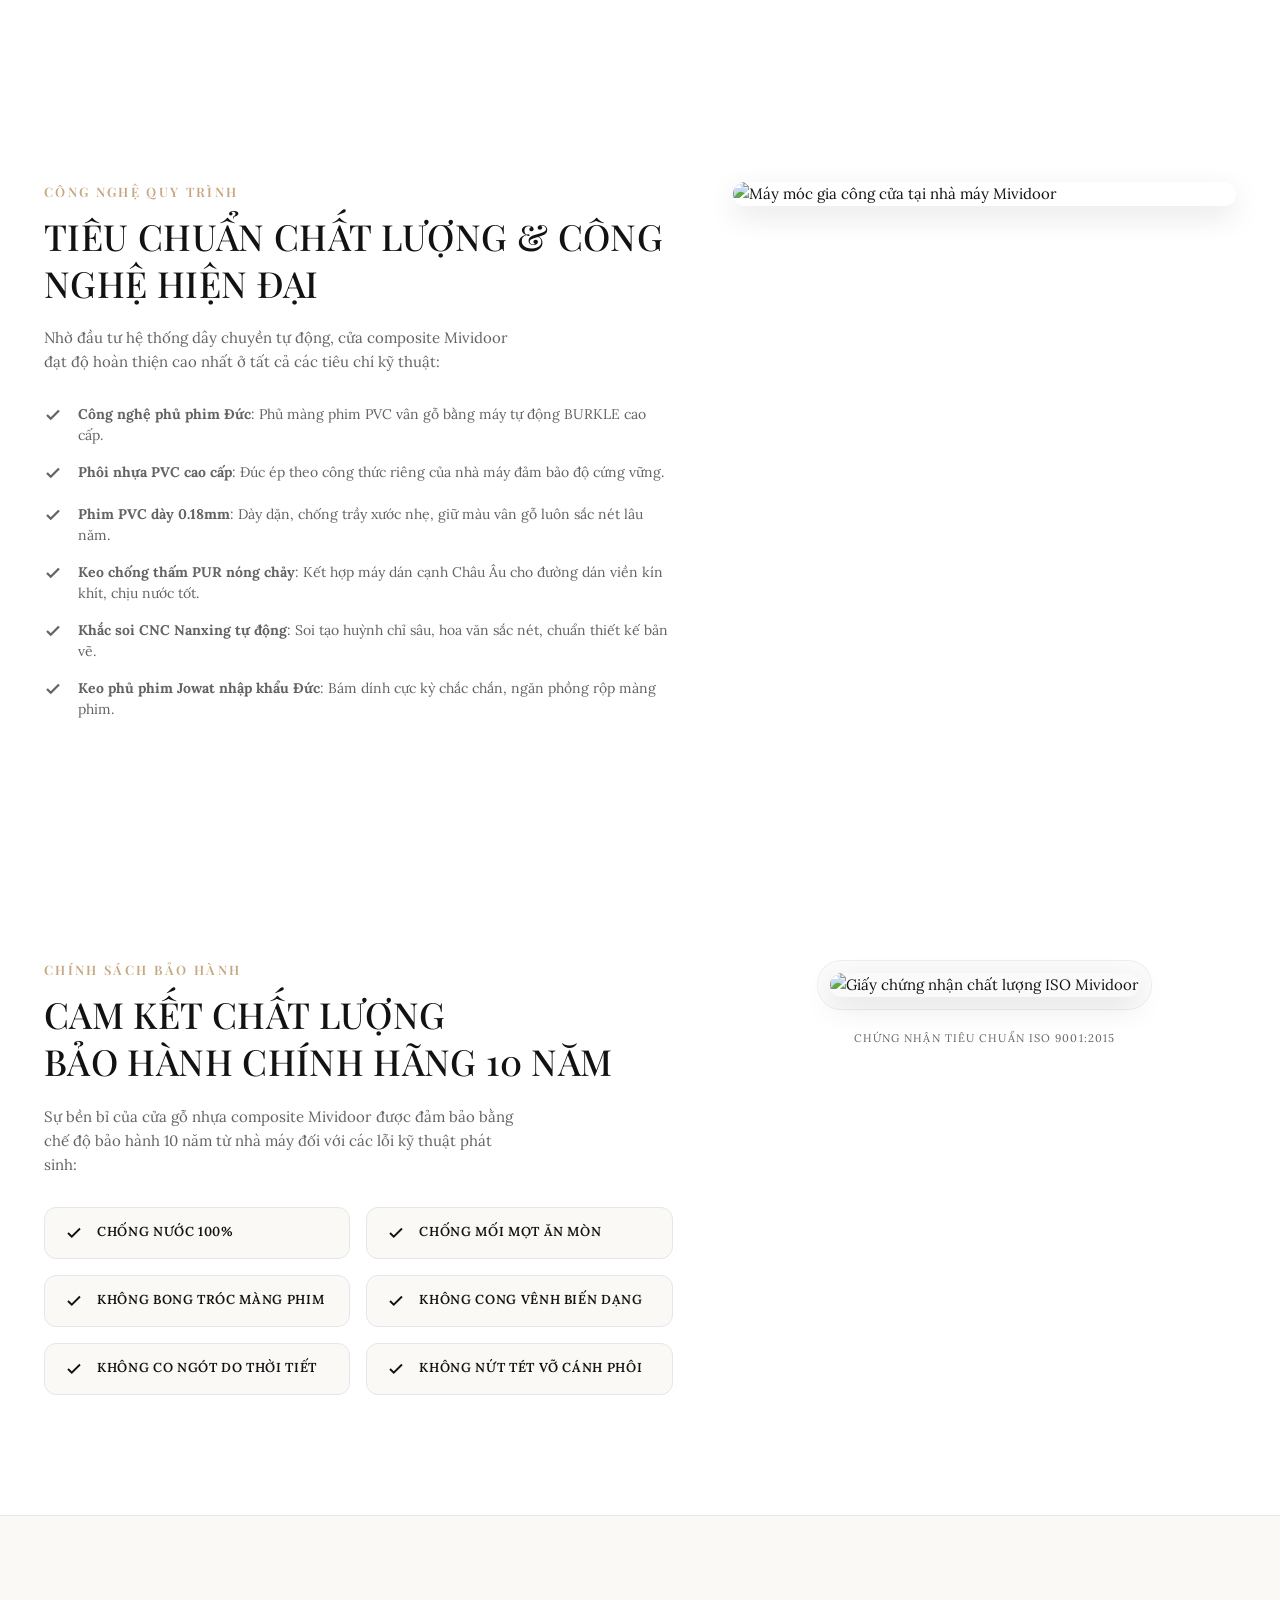
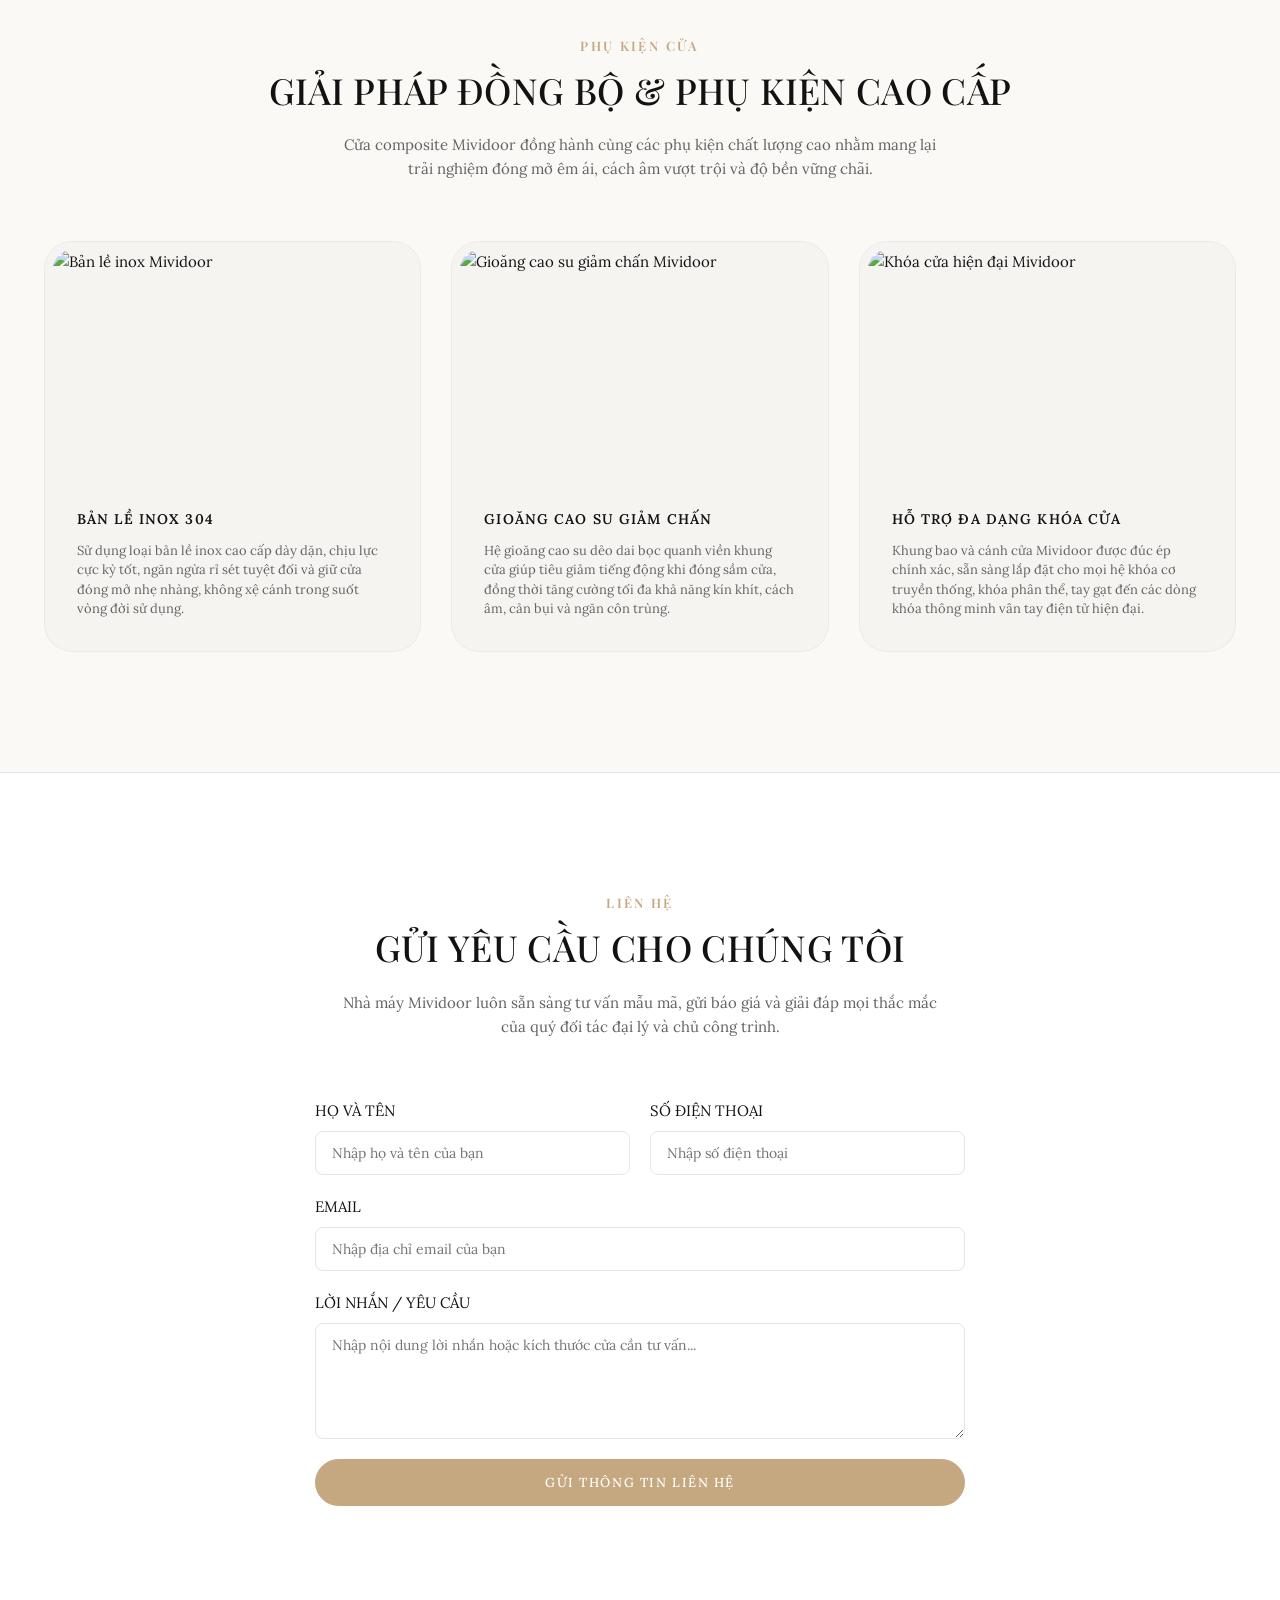
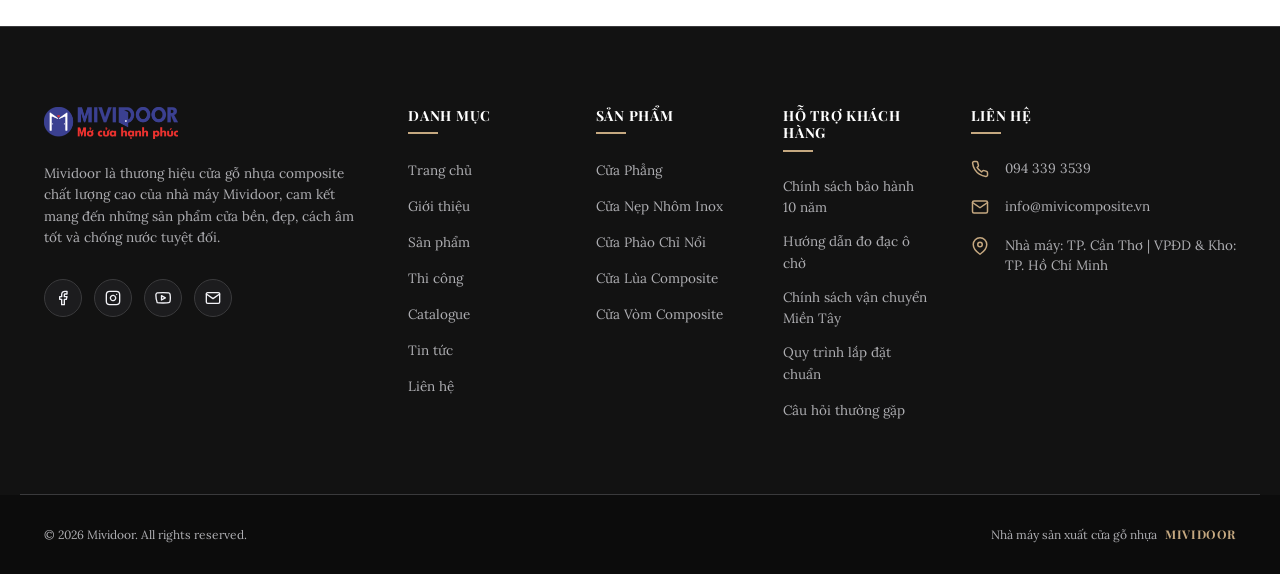
==== commit 87fad35e: "feat: add contact, distributor policy, and warranty pages with unified routing" ====
--- a/about.html
+++ b/about.html
@@ -10,7 +10,7 @@
     <link rel="preconnect" href="https://fonts.gstatic.com" crossorigin>
     <link href="https://fonts.googleapis.com/css2?family=Lora:ital,wght@0,400..700;1,400..700&family=Playfair+Display:ital,wght@0,400..900;1,400..900&display=swap" rel="stylesheet">
     <!-- CSS Stylesheet -->
-    <link rel="stylesheet" href="style.css?v=4.3">
+    <link rel="stylesheet" href="style.css?v=4.4">
 </head>
 <body>
 
@@ -33,18 +33,21 @@
                             <svg class="dropdown-icon" viewBox="0 0 24 24" fill="none" stroke="currentColor" stroke-width="2" stroke-linecap="round" stroke-linejoin="round"><polyline points="6 9 12 15 18 9"></polyline></svg>
                         </a>
                         <ul class="dropdown-menu">
-                            <li><a href="#">Cửa Phẳng</a></li>
-                            <li><a href="#">Cửa Nẹp Nhôm Inox</a></li>
-                            <li><a href="#">Cửa Phào Chỉ Nổi</a></li>
-                            <li><a href="#">Cửa Lùa Composite</a></li>
-                            <li><a href="#">Cửa Vòm Composite</a></li>
-                            <li><a href="#">Phụ Kiện Cửa</a></li>
+                            <li><a href="product-detail.html?id=cua-phang">Cửa Phẳng</a></li>
+                            <li><a href="product-detail.html?id=cua-nep-nhom">Cửa Nẹp Nhôm Inox</a></li>
+                            <li><a href="product-detail.html?id=cua-phao-chi">Cửa Phào Chỉ Nổi</a></li>
+                            <li><a href="product-detail.html?id=cua-lua">Cửa Lùa Composite</a></li>
+                            <li><a href="product-detail.html?id=cua-vom">Cửa Vòm Composite</a></li>
+                            <li><a href="product-detail.html?id=cua-soi-huynh">Cửa Soi Huỳnh</a></li>
+                            <li><a href="product-detail.html?id=cua-o-kinh">Cửa Ô Kính</a></li>
+                            <li><a href="product-detail.html?id=cua-o-la-sach">Cửa Ô Lá Sách</a></li>
+                            <li><a href="product-detail.html?id=cua-o-fix">Cửa Ô Fix</a></li>
                         </ul>
                     </li>
                     <li><a href="thi-cong.html" class="nav-link">HƯỚNG DẪN THI CÔNG</a></li>
                     <li><a href="https://mivicomposite.vn/catalogue/" class="nav-link" target="_blank">CATALOGUE</a></li>
                     <li><a href="news.html" class="nav-link">TIN TỨC</a></li>
-                    <li><a href="#contact" class="nav-link">LIÊN HỆ</a></li>
+                    <li><a href="lien-he.html" class="nav-link">LIÊN HỆ</a></li>
                 </ul>
             </nav>
 
@@ -85,18 +88,21 @@
                     </button>
                 </div>
                 <ul class="mobile-dropdown-menu">
-                    <li><a href="#">Cửa Phẳng</a></li>
-                    <li><a href="#">Cửa Nẹp Nhôm Inox</a></li>
-                    <li><a href="#">Cửa Phào Chỉ Nổi</a></li>
-                    <li><a href="#">Cửa Lùa Composite</a></li>
-                    <li><a href="#">Cửa Vòm Composite</a></li>
-                    <li><a href="#">Phụ Kiện Cửa</a></li>
+                    <li><a href="product-detail.html?id=cua-phang">Cửa Phẳng</a></li>
+                    <li><a href="product-detail.html?id=cua-nep-nhom">Cửa Nẹp Nhôm Inox</a></li>
+                    <li><a href="product-detail.html?id=cua-phao-chi">Cửa Phào Chỉ Nổi</a></li>
+                    <li><a href="product-detail.html?id=cua-lua">Cửa Lùa Composite</a></li>
+                    <li><a href="product-detail.html?id=cua-vom">Cửa Vòm Composite</a></li>
+                    <li><a href="product-detail.html?id=cua-soi-huynh">Cửa Soi Huỳnh</a></li>
+                    <li><a href="product-detail.html?id=cua-o-kinh">Cửa Ô Kính</a></li>
+                    <li><a href="product-detail.html?id=cua-o-la-sach">Cửa Ô Lá Sách</a></li>
+                    <li><a href="product-detail.html?id=cua-o-fix">Cửa Ô Fix</a></li>
                 </ul>
             </li>
             <li><a href="thi-cong.html" class="mobile-nav-link">HƯỚNG DẪN THI CÔNG</a></li>
             <li><a href="https://mivicomposite.vn/catalogue/" class="mobile-nav-link" target="_blank">CATALOGUE</a></li>
             <li><a href="news.html" class="mobile-nav-link">TIN TỨC</a></li>
-            <li><a href="#contact" class="mobile-nav-link">LIÊN HỆ</a></li>
+            <li><a href="lien-he.html" class="mobile-nav-link">LIÊN HỆ</a></li>
         </ul>
     </div>
     <div class="mobile-drawer-overlay"></div>
@@ -513,7 +519,7 @@
                     <li><a href="thi-cong.html">Thi công</a></li>
                     <li><a href="https://mivicomposite.vn/catalogue/" target="_blank">Catalogue</a></li>
                     <li><a href="news.html">Tin tức</a></li>
-                    <li><a href="#contact">Liên hệ</a></li>
+                    <li><a href="lien-he.html">Liên hệ</a></li>
                 </ul>
             </div>
 
@@ -521,11 +527,11 @@
             <div class="footer-col">
                 <h3 class="footer-col-title">SẢN PHẨM</h3>
                 <ul class="footer-links">
-                    <li><a href="#">Cửa Phẳng</a></li>
-                    <li><a href="#">Cửa Nẹp Nhôm Inox</a></li>
-                    <li><a href="#">Cửa Phào Chỉ Nổi</a></li>
-                    <li><a href="#">Cửa Lùa Composite</a></li>
-                    <li><a href="#">Cửa Vòm Composite</a></li>
+                    <li><a href="product-detail.html?id=cua-phang">Cửa Phẳng</a></li>
+                    <li><a href="product-detail.html?id=cua-nep-nhom">Cửa Nẹp Nhôm Inox</a></li>
+                    <li><a href="product-detail.html?id=cua-phao-chi">Cửa Phào Chỉ Nổi</a></li>
+                    <li><a href="product-detail.html?id=cua-lua">Cửa Lùa Composite</a></li>
+                    <li><a href="product-detail.html?id=cua-vom">Cửa Vòm Composite</a></li>
                 </ul>
             </div>
 
@@ -533,11 +539,11 @@
             <div class="footer-col">
                 <h3 class="footer-col-title">HỖ TRỢ KHÁCH HÀNG</h3>
                 <ul class="footer-links">
-                    <li><a href="#">Chính sách bảo hành 10 năm</a></li>
+                    <li><a href="bao-hanh.html">Chính sách bảo hành 10 năm</a></li>
                     <li><a href="#">Hướng dẫn đo đạc ô chờ</a></li>
-                    <li><a href="#">Chính sách vận chuyển Miền Tây</a></li>
-                    <li><a href="#">Quy trình lắp đặt chuẩn</a></li>
-                    <li><a href="#">Câu hỏi thường gặp</a></li>
+                    <li><a href="dai-ly.html">Chính sách vận chuyển Miền Tây</a></li>
+                    <li><a href="thi-cong.html">Quy trình lắp đặt chuẩn</a></li>
+                    <li><a href="dai-ly.html">Câu hỏi thường gặp</a></li>
                 </ul>
             </div>
 
@@ -547,7 +553,7 @@
                 <ul class="contact-details">
                     <li>
                         <svg viewBox="0 0 24 24" fill="none" stroke="currentColor" stroke-width="2" stroke-linecap="round" stroke-linejoin="round"><path d="M22 16.92v3a2 2 0 0 1-2.18 2 19.79 19.79 0 0 1-8.63-3.07 19.5 19.5 0 0 1-6-6 19.79 19.79 0 0 1-3.07-8.67A2 2 0 0 1 4.11 2h3a2 2 0 0 1 2 1.72 12.84 12.84 0 0 0 .7 2.81 2 2 0 0 1-.45 2.11L8.09 9.91a16 16 0 0 0 6 6l1.27-1.27a2 2 0 0 1 2.11-.45 12.84 12.84 0 0 0 2.81.7A2 2 0 0 1 22 16.92z"></path></svg>
-                        <span>0901 123 456</span>
+                        <span>094 339 3539</span>
                     </li>
                     <li>
                         <svg viewBox="0 0 24 24" fill="none" stroke="currentColor" stroke-width="2" stroke-linecap="round" stroke-linejoin="round"><path d="M4 4h16c1.1 0 2 .9 2 2v12c0 1.1-.9 2-2 2H4c-1.1 0-2-.9-2-2V6c0-1.1.9-2 2-2z"></path><polyline points="22,6 12,13 2,6"></polyline></svg>
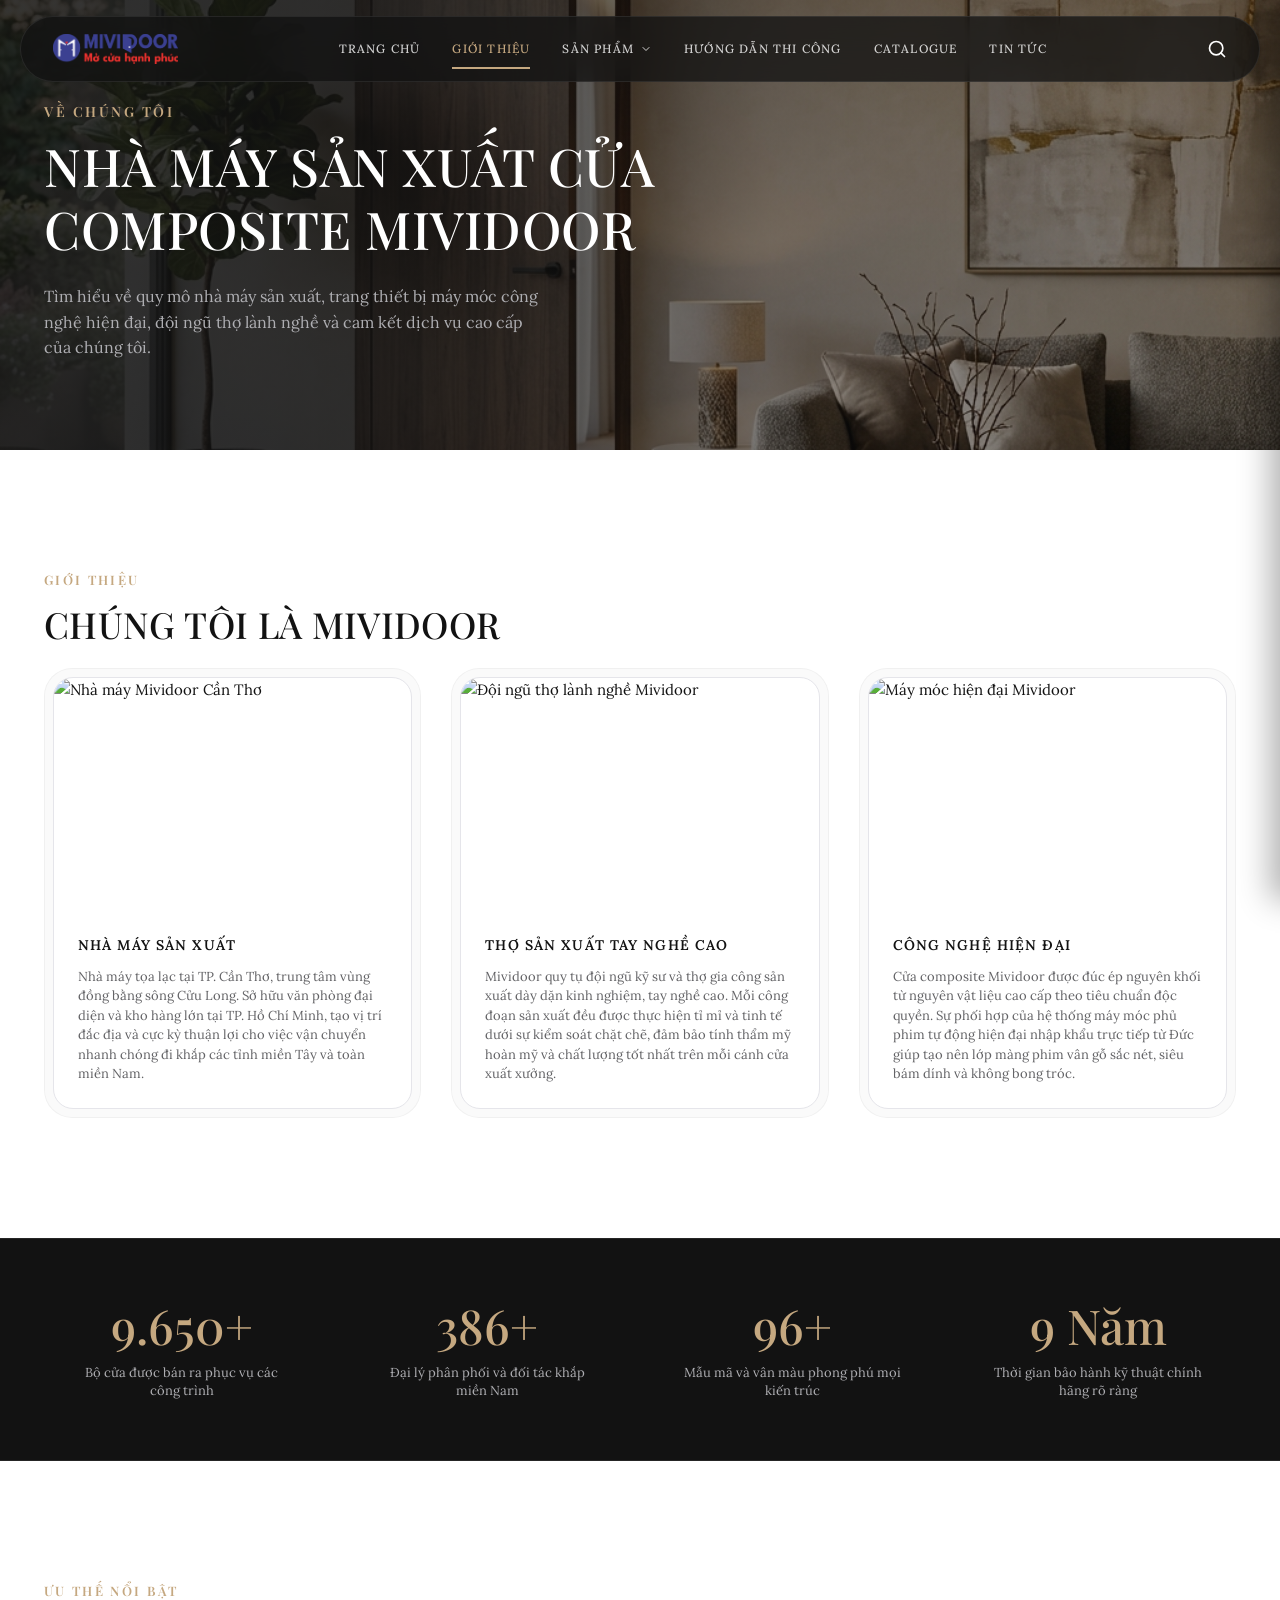
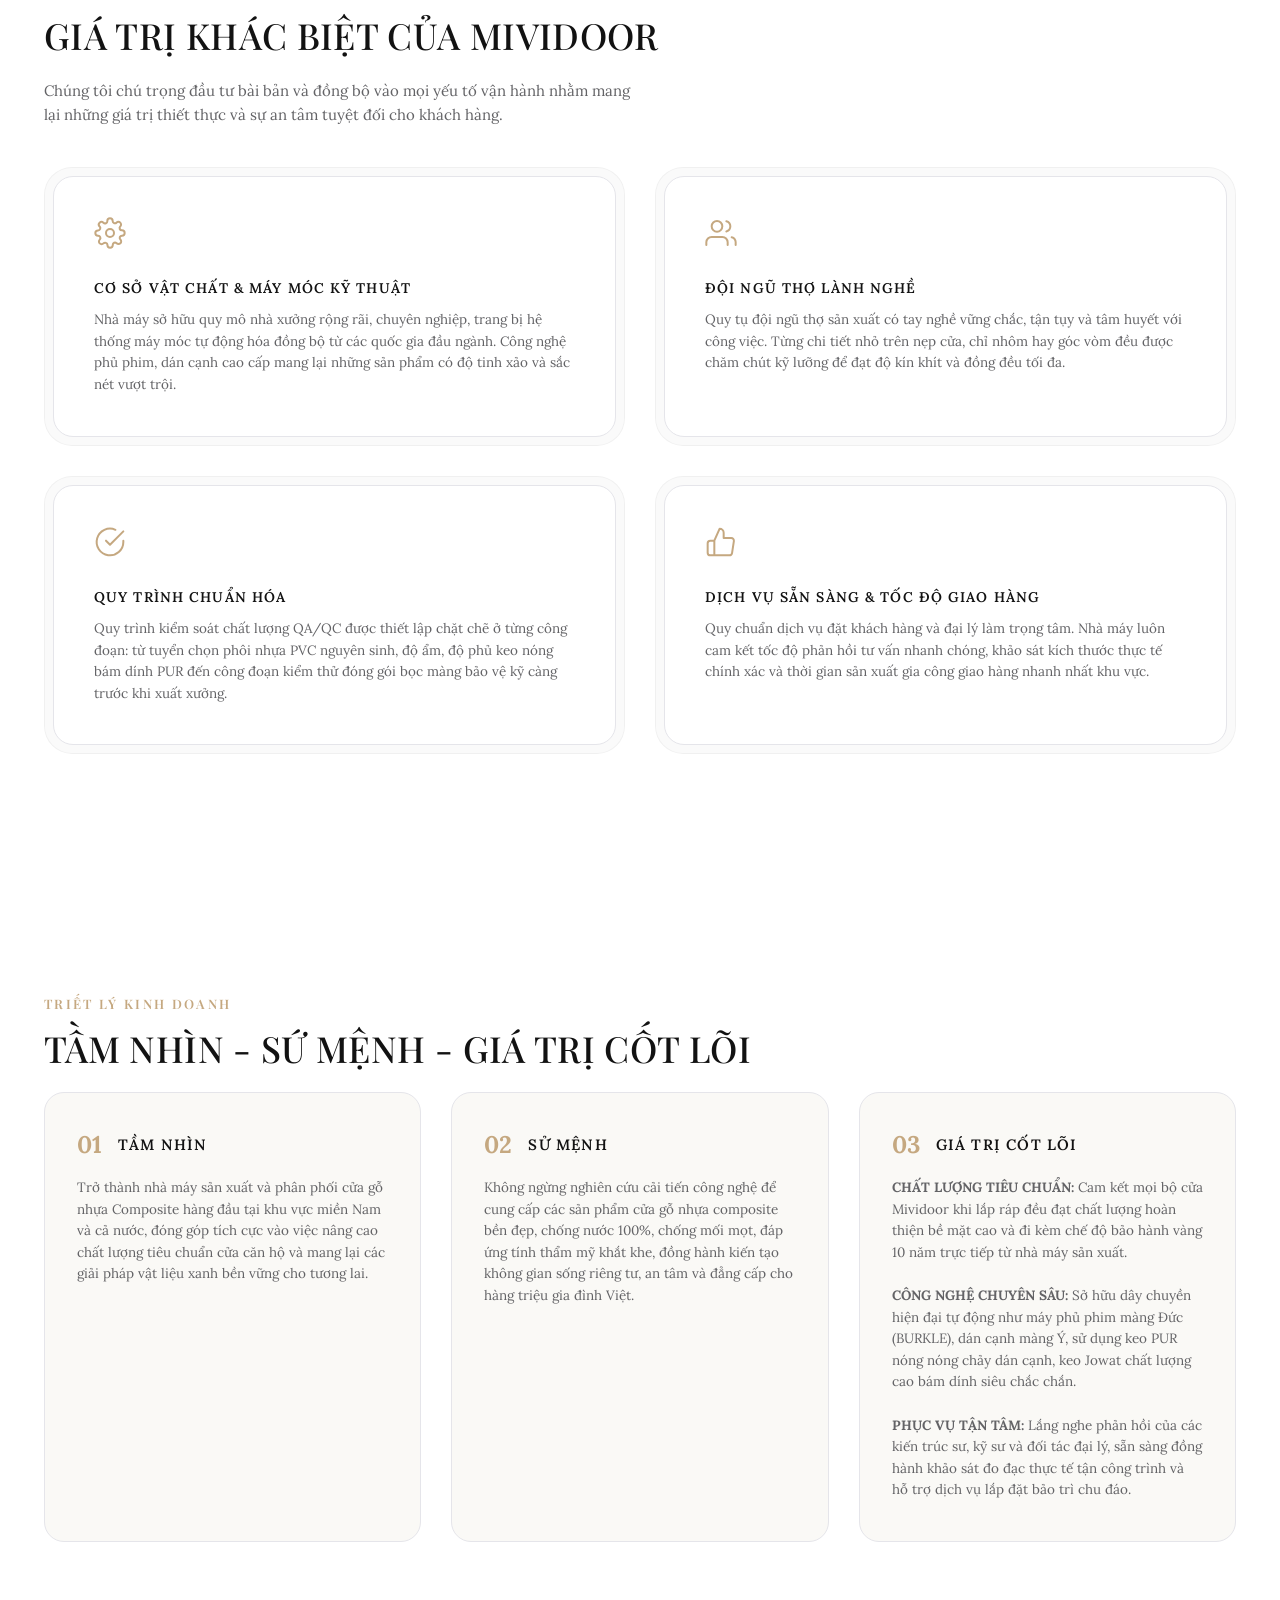
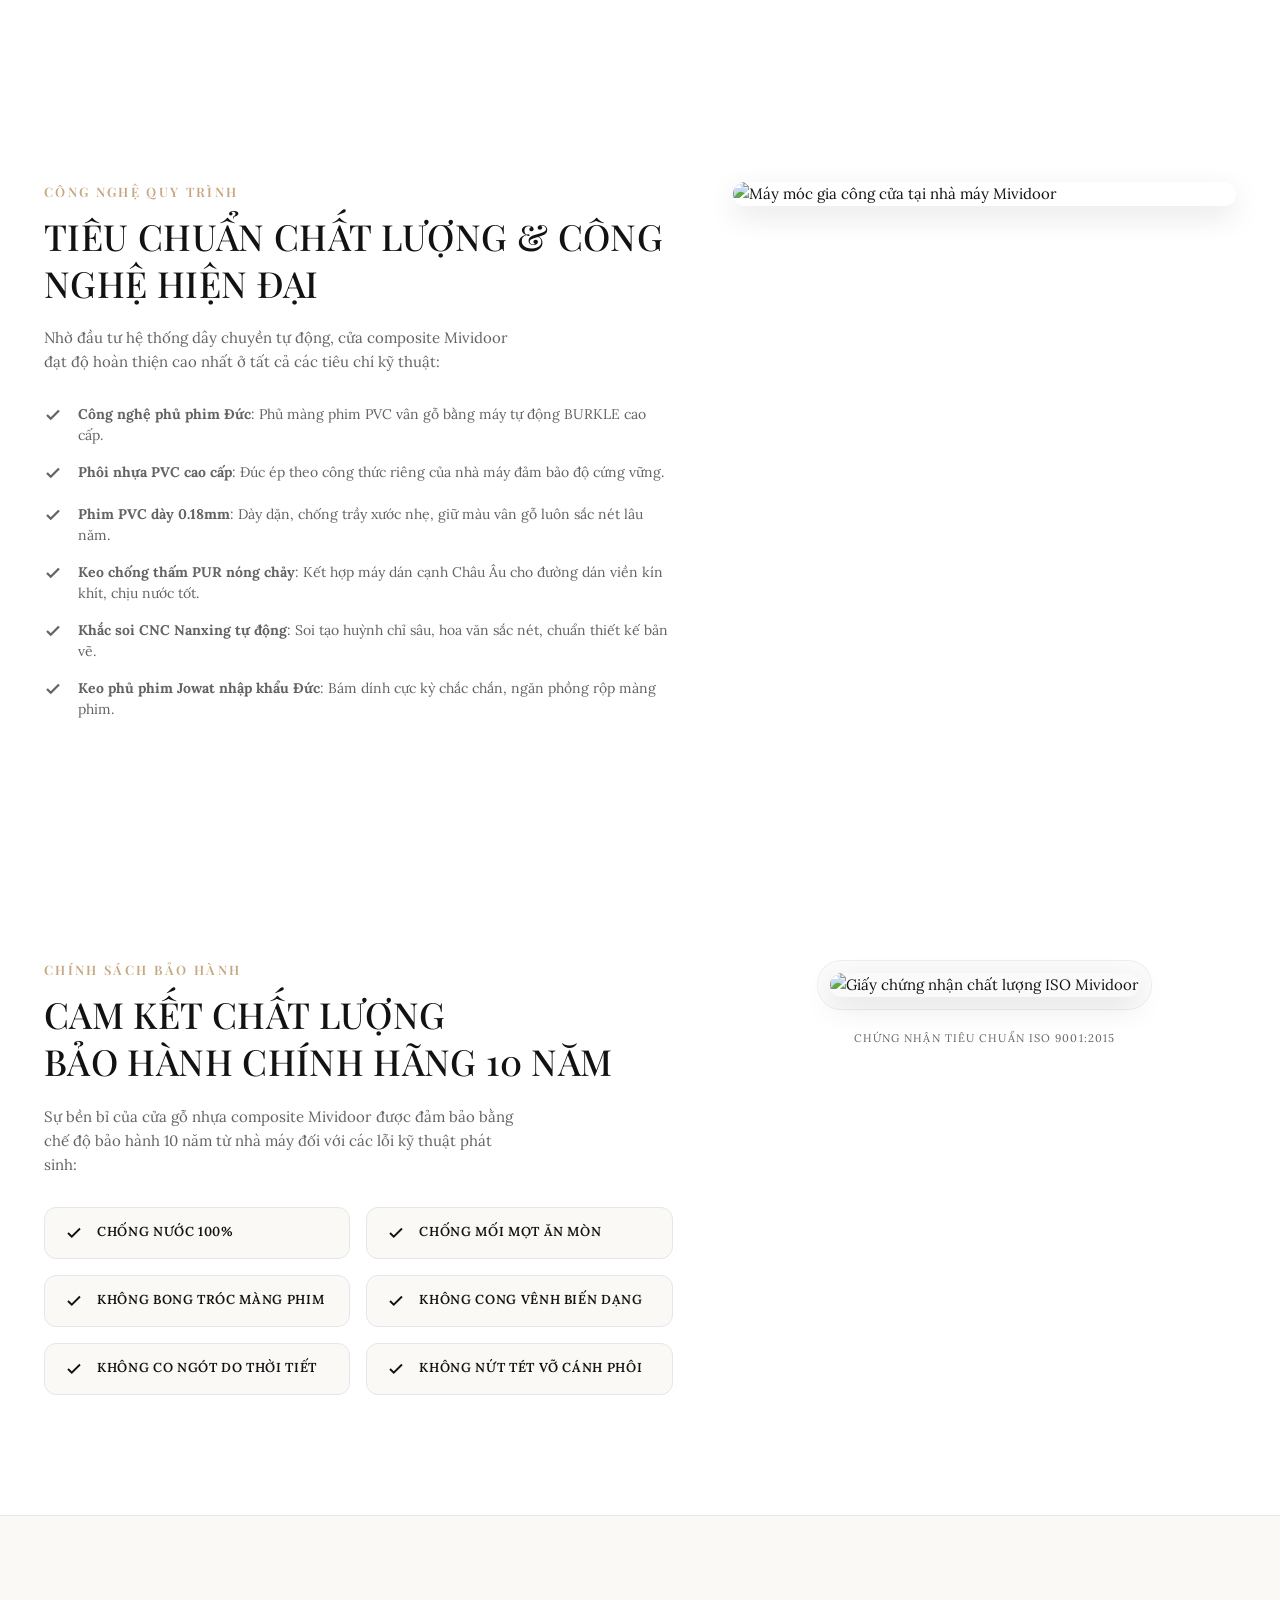
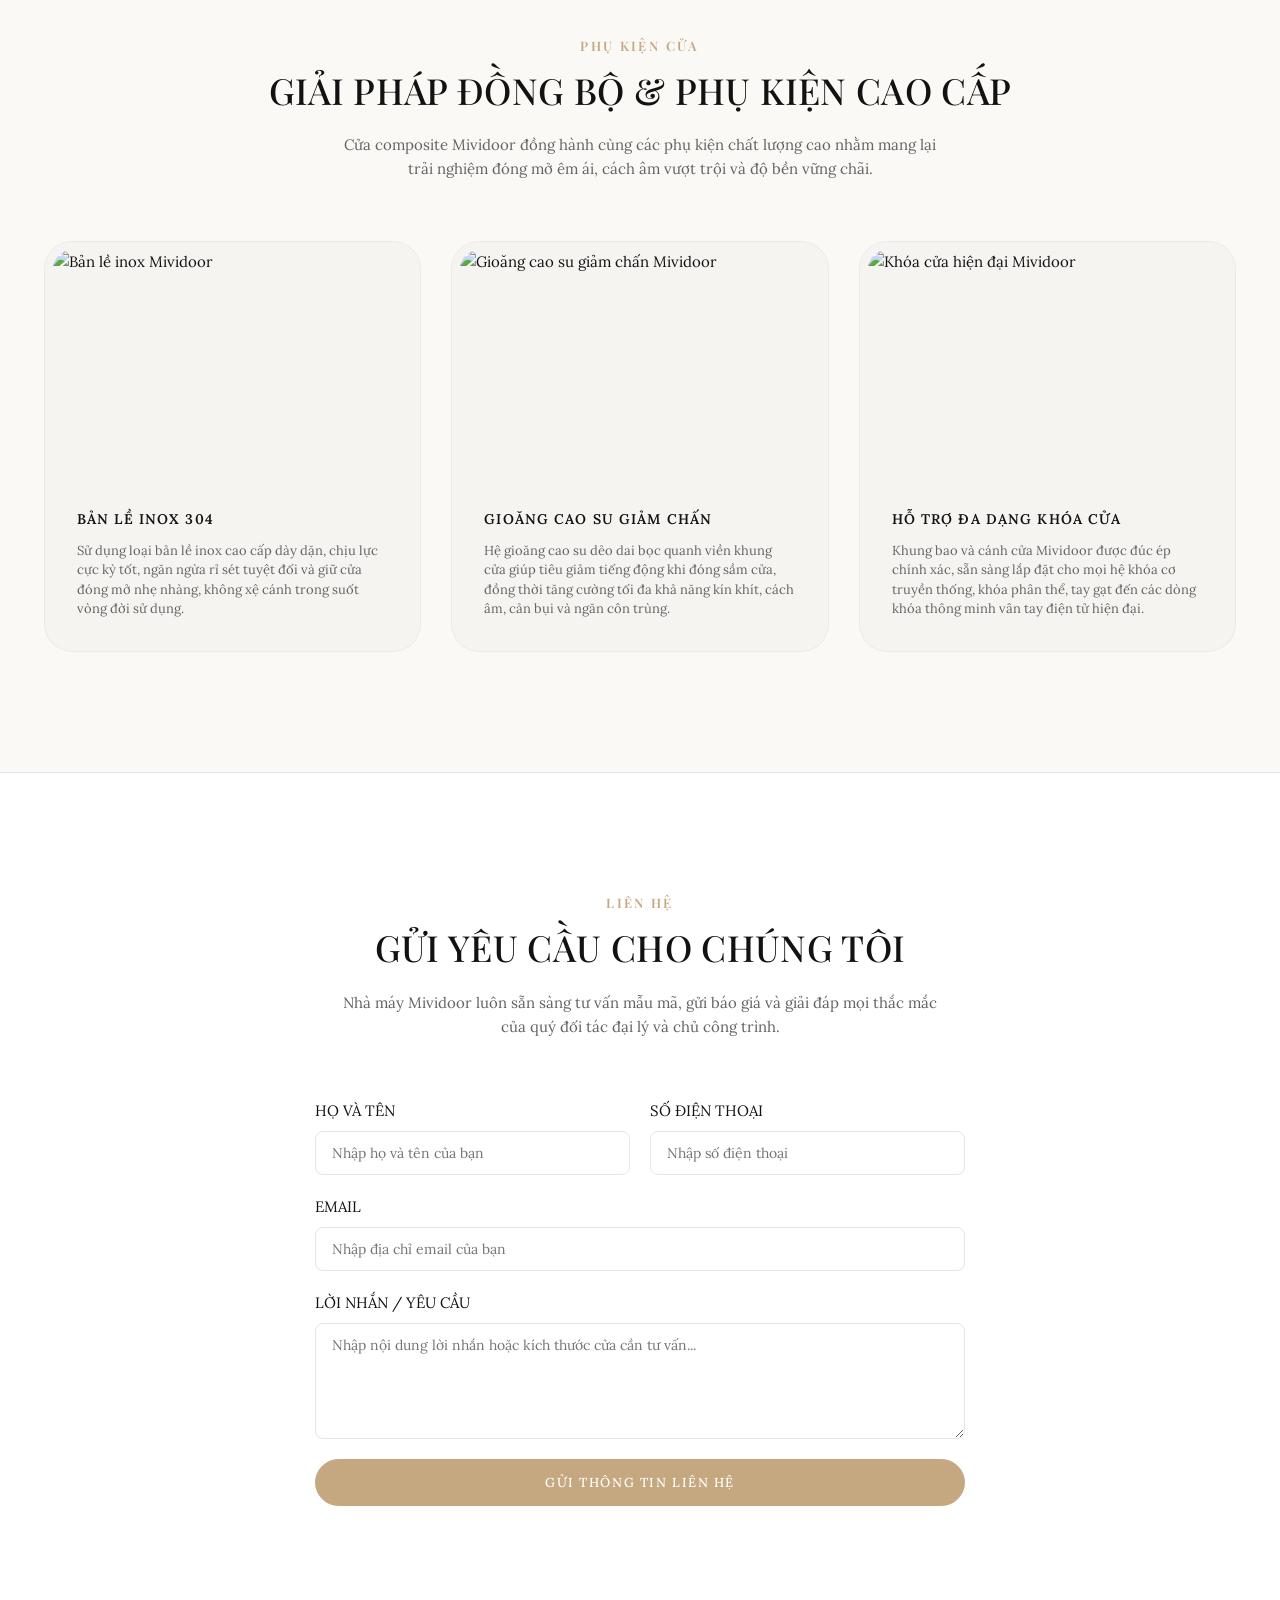
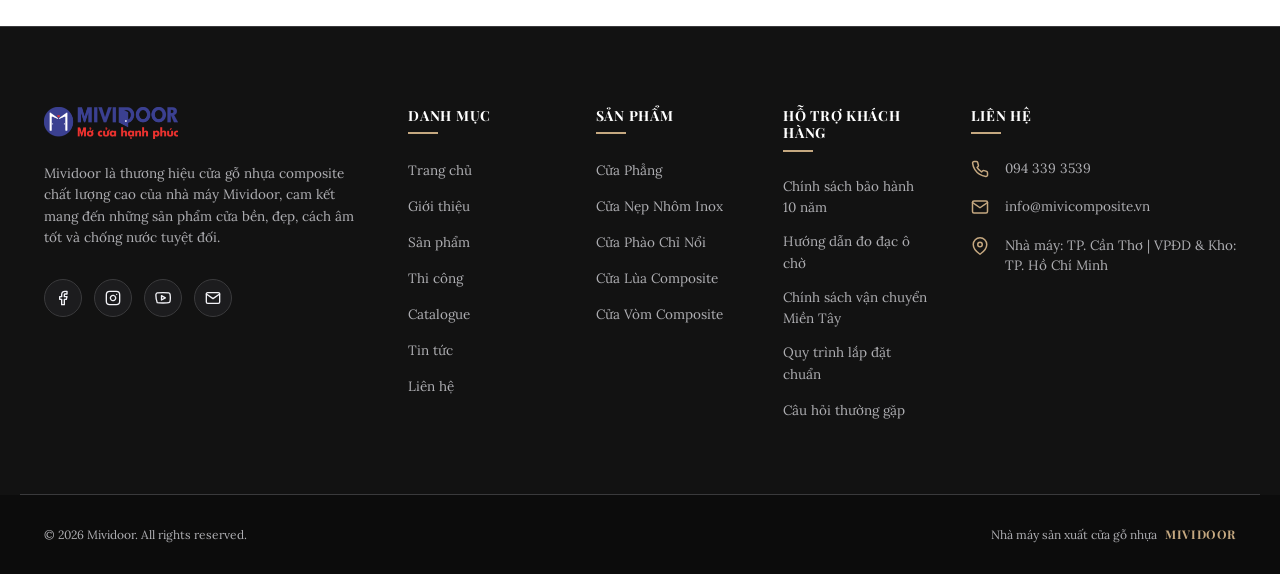
==== commit b49b2df5: "style: remove LIÊN HỆ link from header navigation menu" ====
--- a/about.html
+++ b/about.html
@@ -47,7 +47,6 @@
                     <li><a href="thi-cong.html" class="nav-link">HƯỚNG DẪN THI CÔNG</a></li>
                     <li><a href="https://mivicomposite.vn/catalogue/" class="nav-link" target="_blank">CATALOGUE</a></li>
                     <li><a href="news.html" class="nav-link">TIN TỨC</a></li>
-                    <li><a href="lien-he.html" class="nav-link">LIÊN HỆ</a></li>
                 </ul>
             </nav>
 
@@ -102,7 +101,6 @@
             <li><a href="thi-cong.html" class="mobile-nav-link">HƯỚNG DẪN THI CÔNG</a></li>
             <li><a href="https://mivicomposite.vn/catalogue/" class="mobile-nav-link" target="_blank">CATALOGUE</a></li>
             <li><a href="news.html" class="mobile-nav-link">TIN TỨC</a></li>
-            <li><a href="lien-he.html" class="mobile-nav-link">LIÊN HỆ</a></li>
         </ul>
     </div>
     <div class="mobile-drawer-overlay"></div>
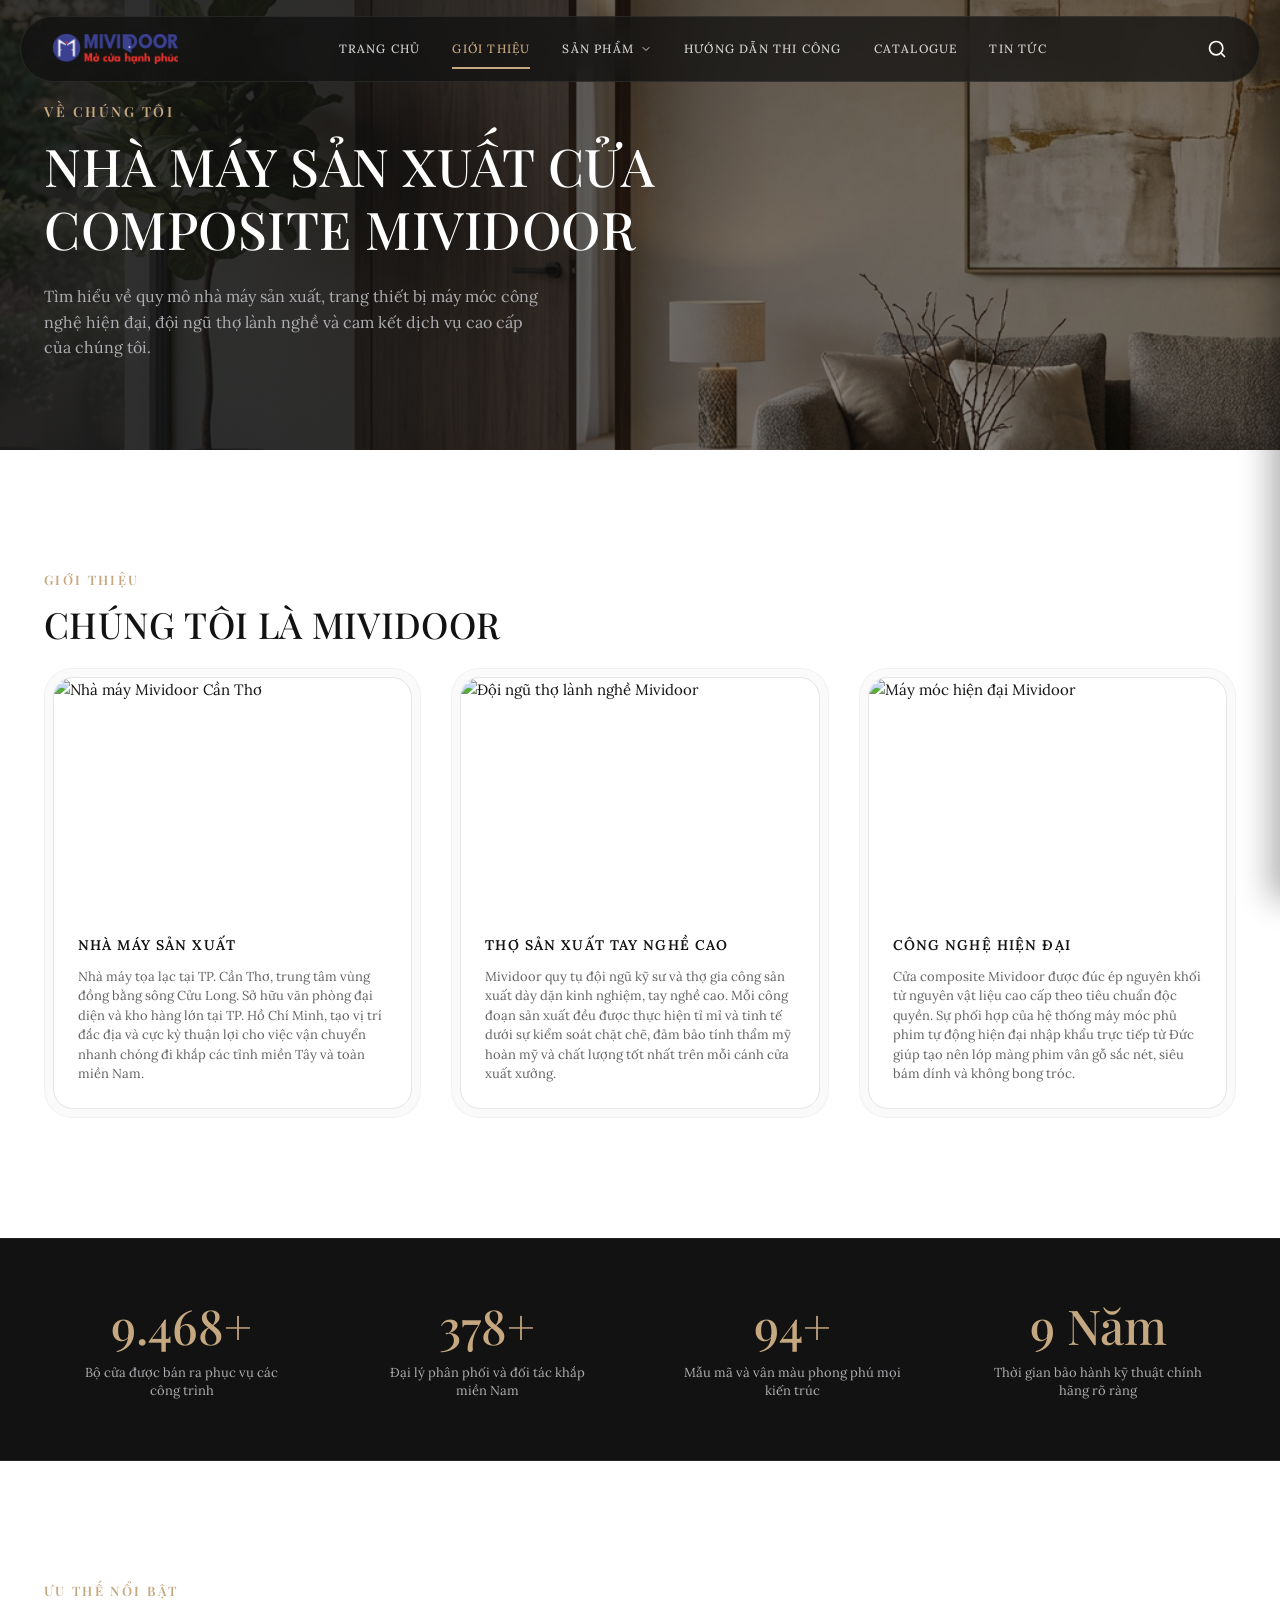
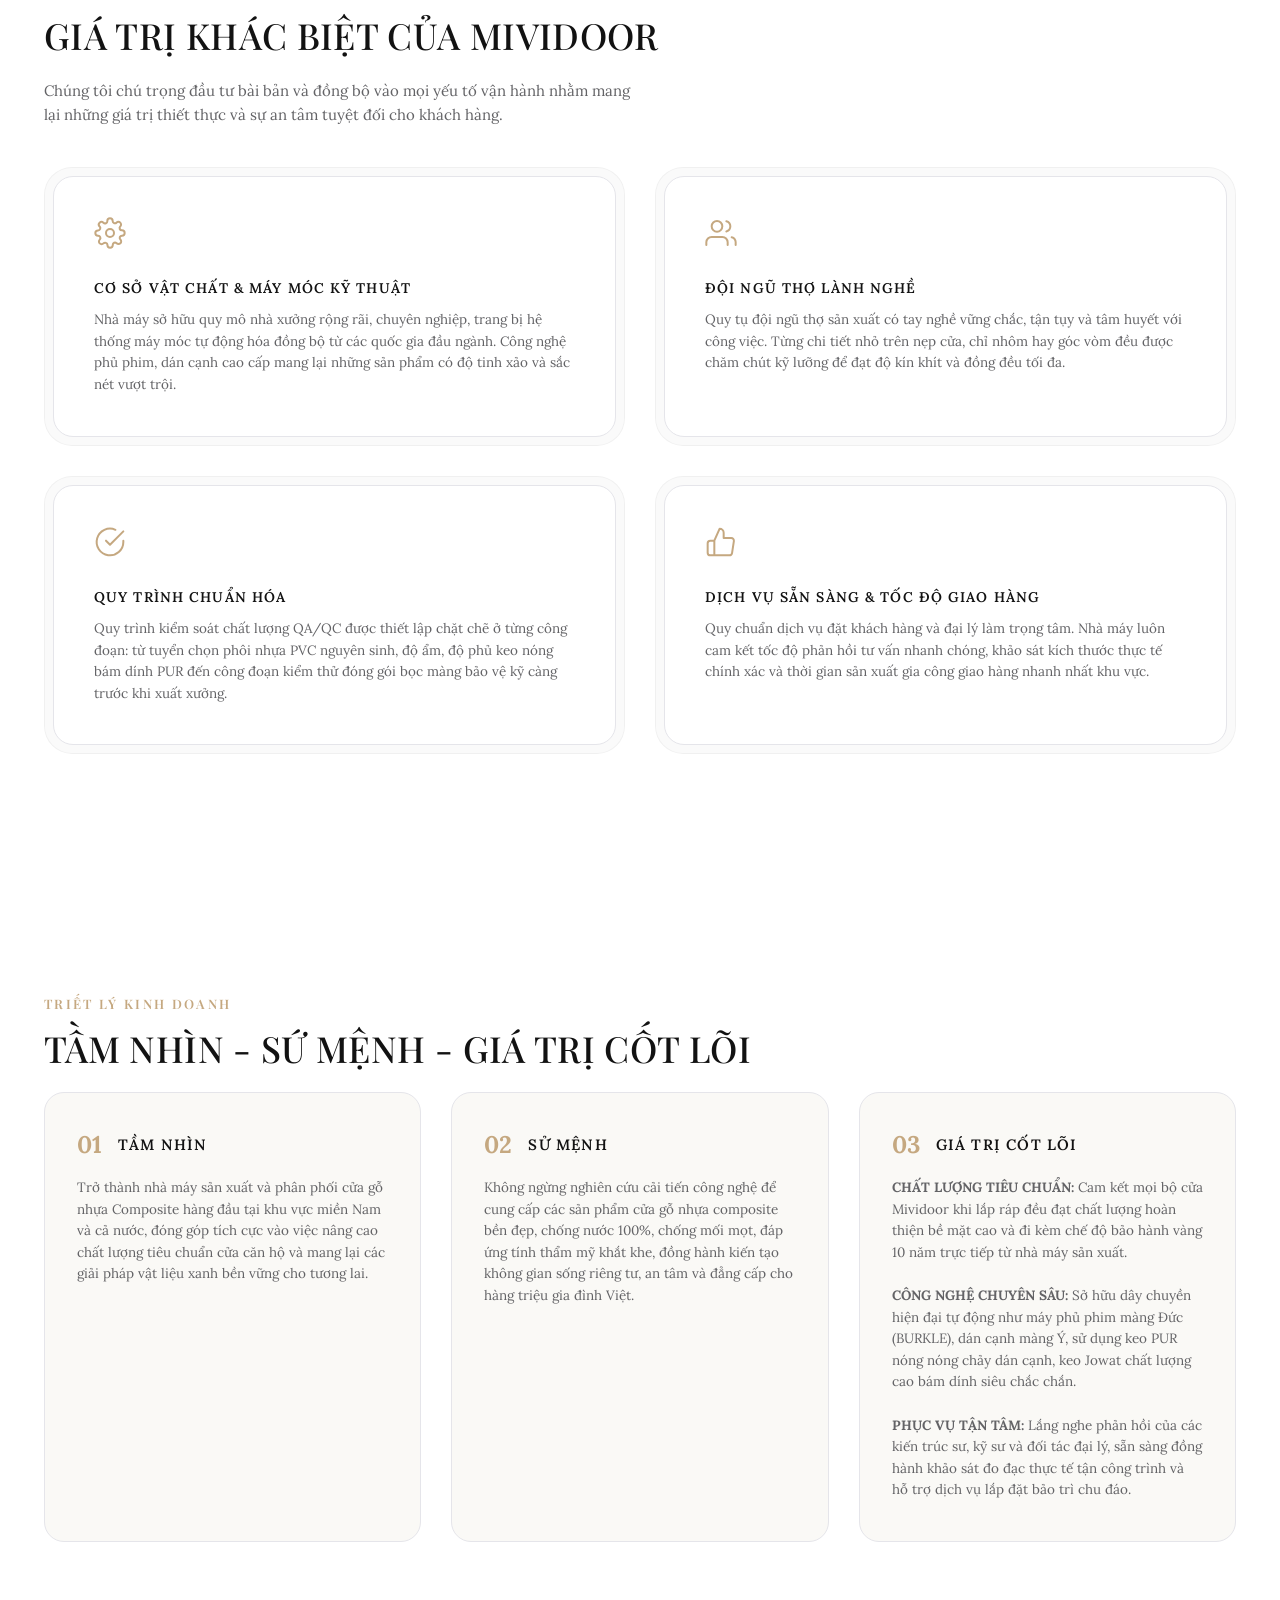
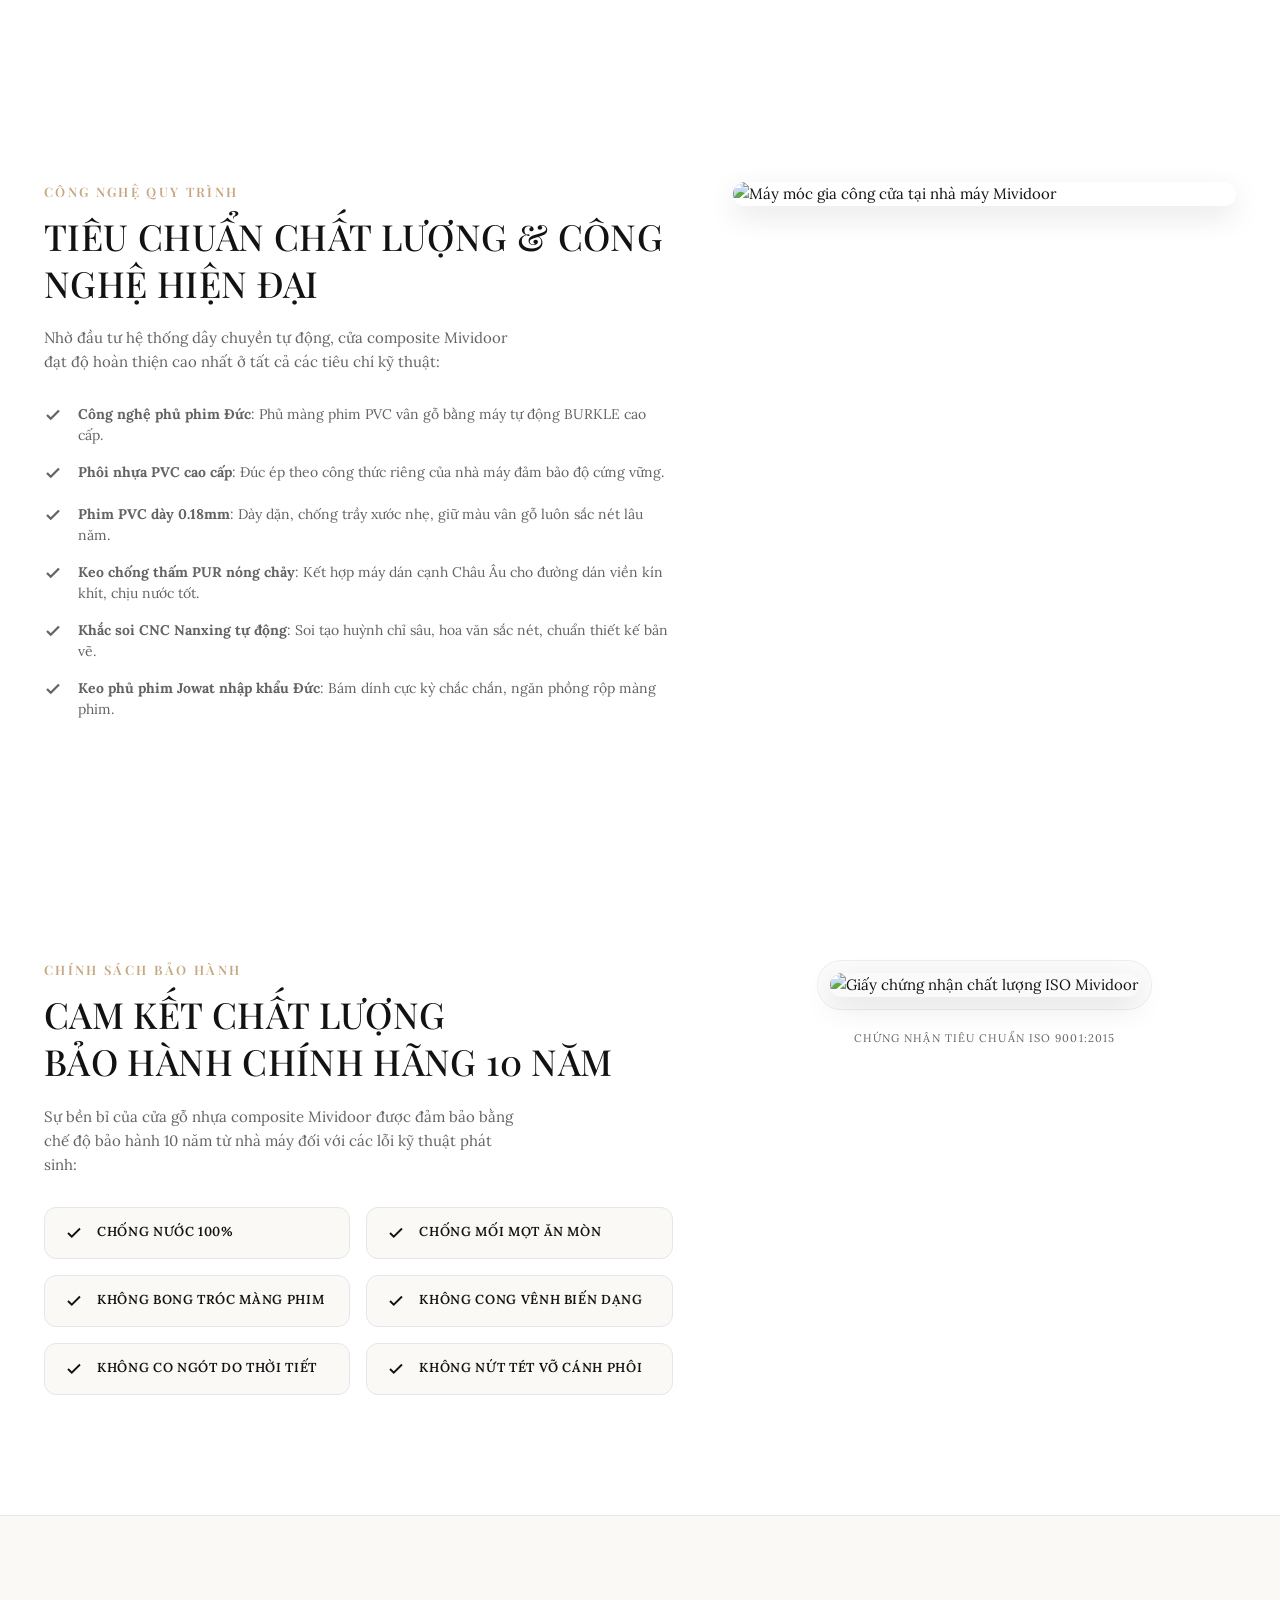
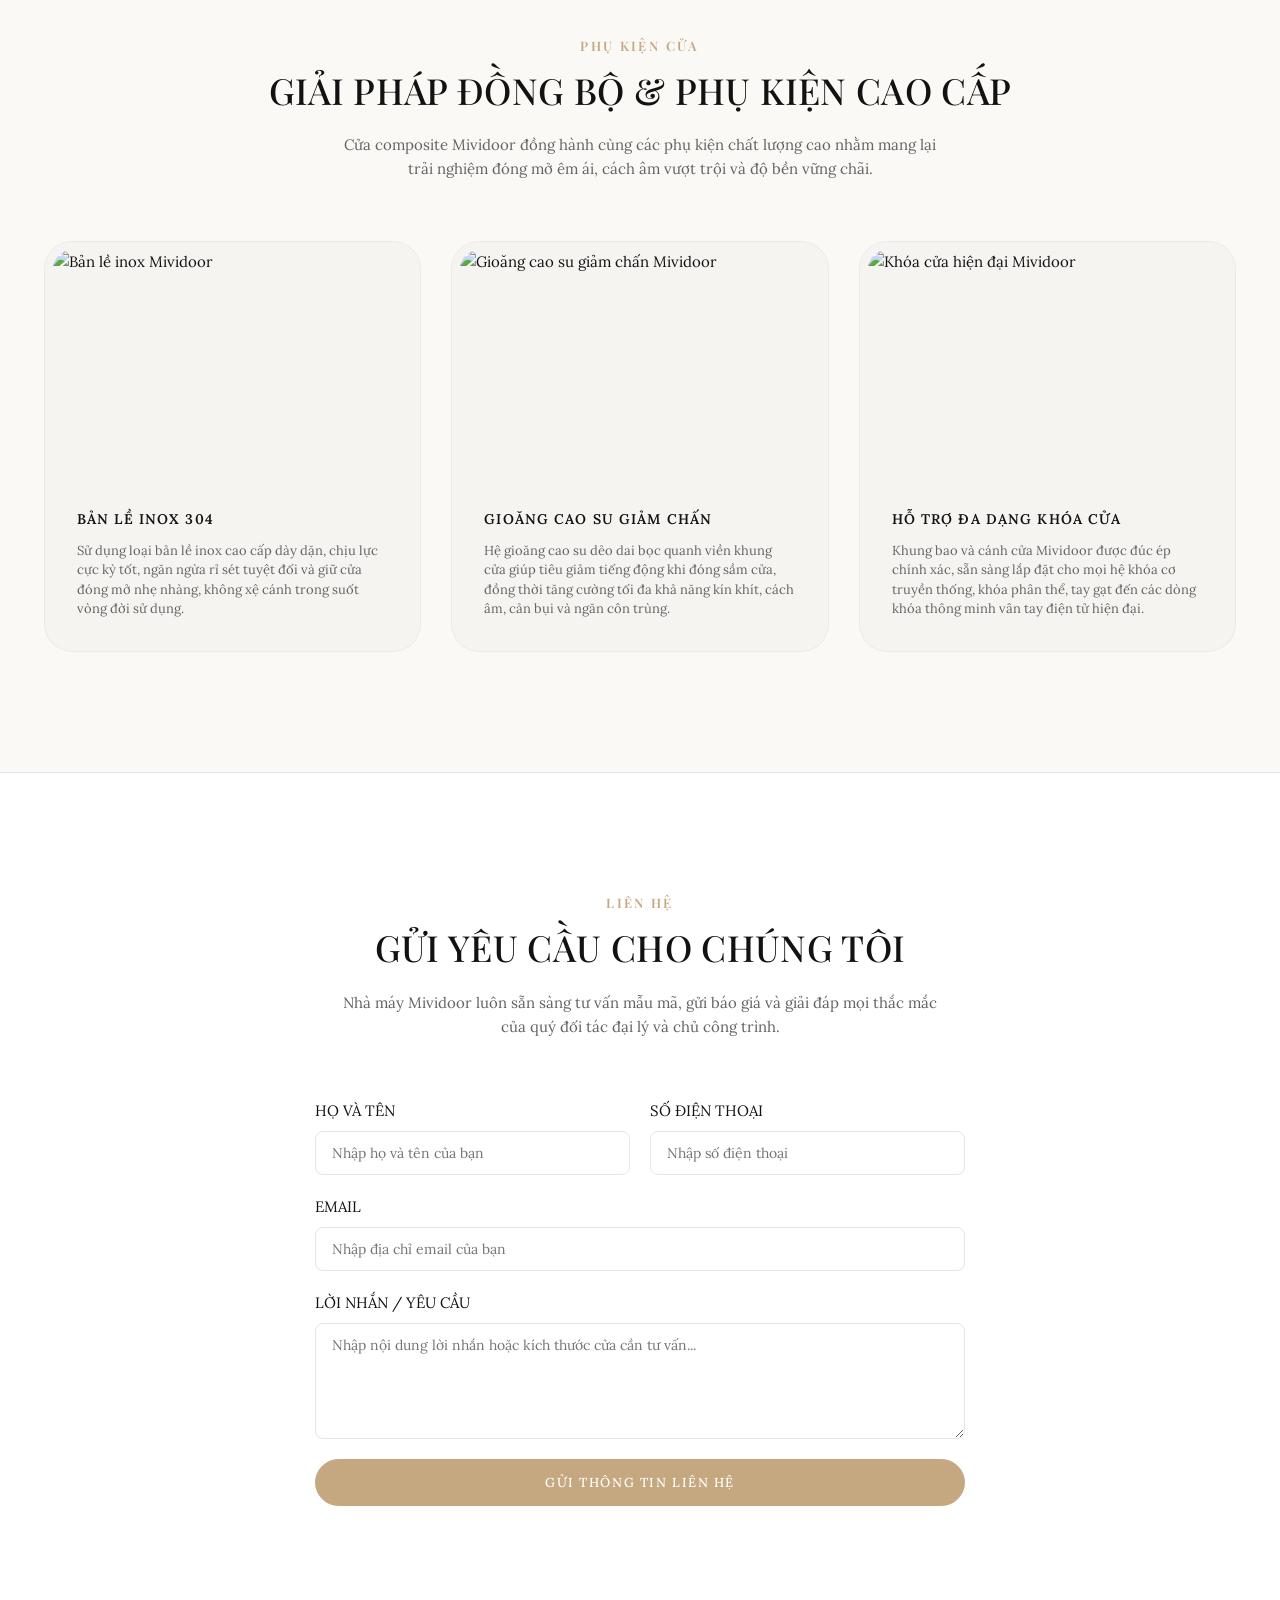
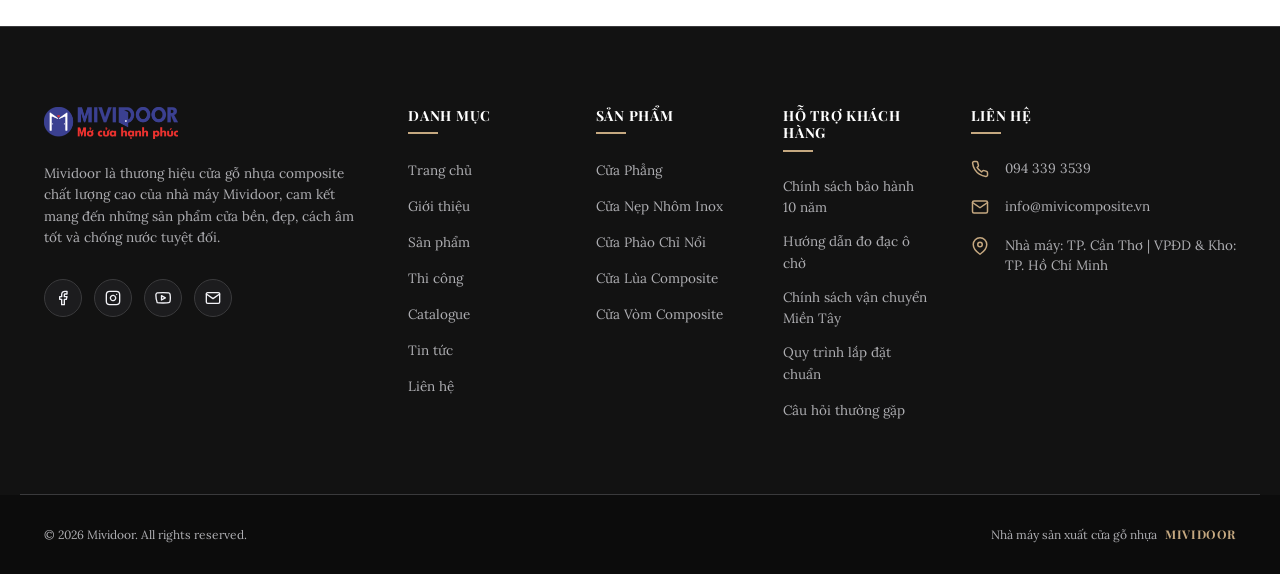
==== commit 44f7d9dc: "feat: implement door measurement guide, shipping policy, and FAQ pages with synchronized footer link" ====
--- a/about.html
+++ b/about.html
@@ -10,7 +10,7 @@
     <link rel="preconnect" href="https://fonts.gstatic.com" crossorigin>
     <link href="https://fonts.googleapis.com/css2?family=Lora:ital,wght@0,400..700;1,400..700&family=Playfair+Display:ital,wght@0,400..900;1,400..900&display=swap" rel="stylesheet">
     <!-- CSS Stylesheet -->
-    <link rel="stylesheet" href="style.css?v=4.4">
+    <link rel="stylesheet" href="style.css?v=4.5">
 </head>
 <body>
 
@@ -538,10 +538,10 @@
                 <h3 class="footer-col-title">HỖ TRỢ KHÁCH HÀNG</h3>
                 <ul class="footer-links">
                     <li><a href="bao-hanh.html">Chính sách bảo hành 10 năm</a></li>
-                    <li><a href="#">Hướng dẫn đo đạc ô chờ</a></li>
-                    <li><a href="dai-ly.html">Chính sách vận chuyển Miền Tây</a></li>
+                    <li><a href="do-dac.html">Hướng dẫn đo đạc ô chờ</a></li>
+                    <li><a href="van-chuyen.html">Chính sách vận chuyển Miền Tây</a></li>
                     <li><a href="thi-cong.html">Quy trình lắp đặt chuẩn</a></li>
-                    <li><a href="dai-ly.html">Câu hỏi thường gặp</a></li>
+                    <li><a href="faq.html">Câu hỏi thường gặp</a></li>
                 </ul>
             </div>
 
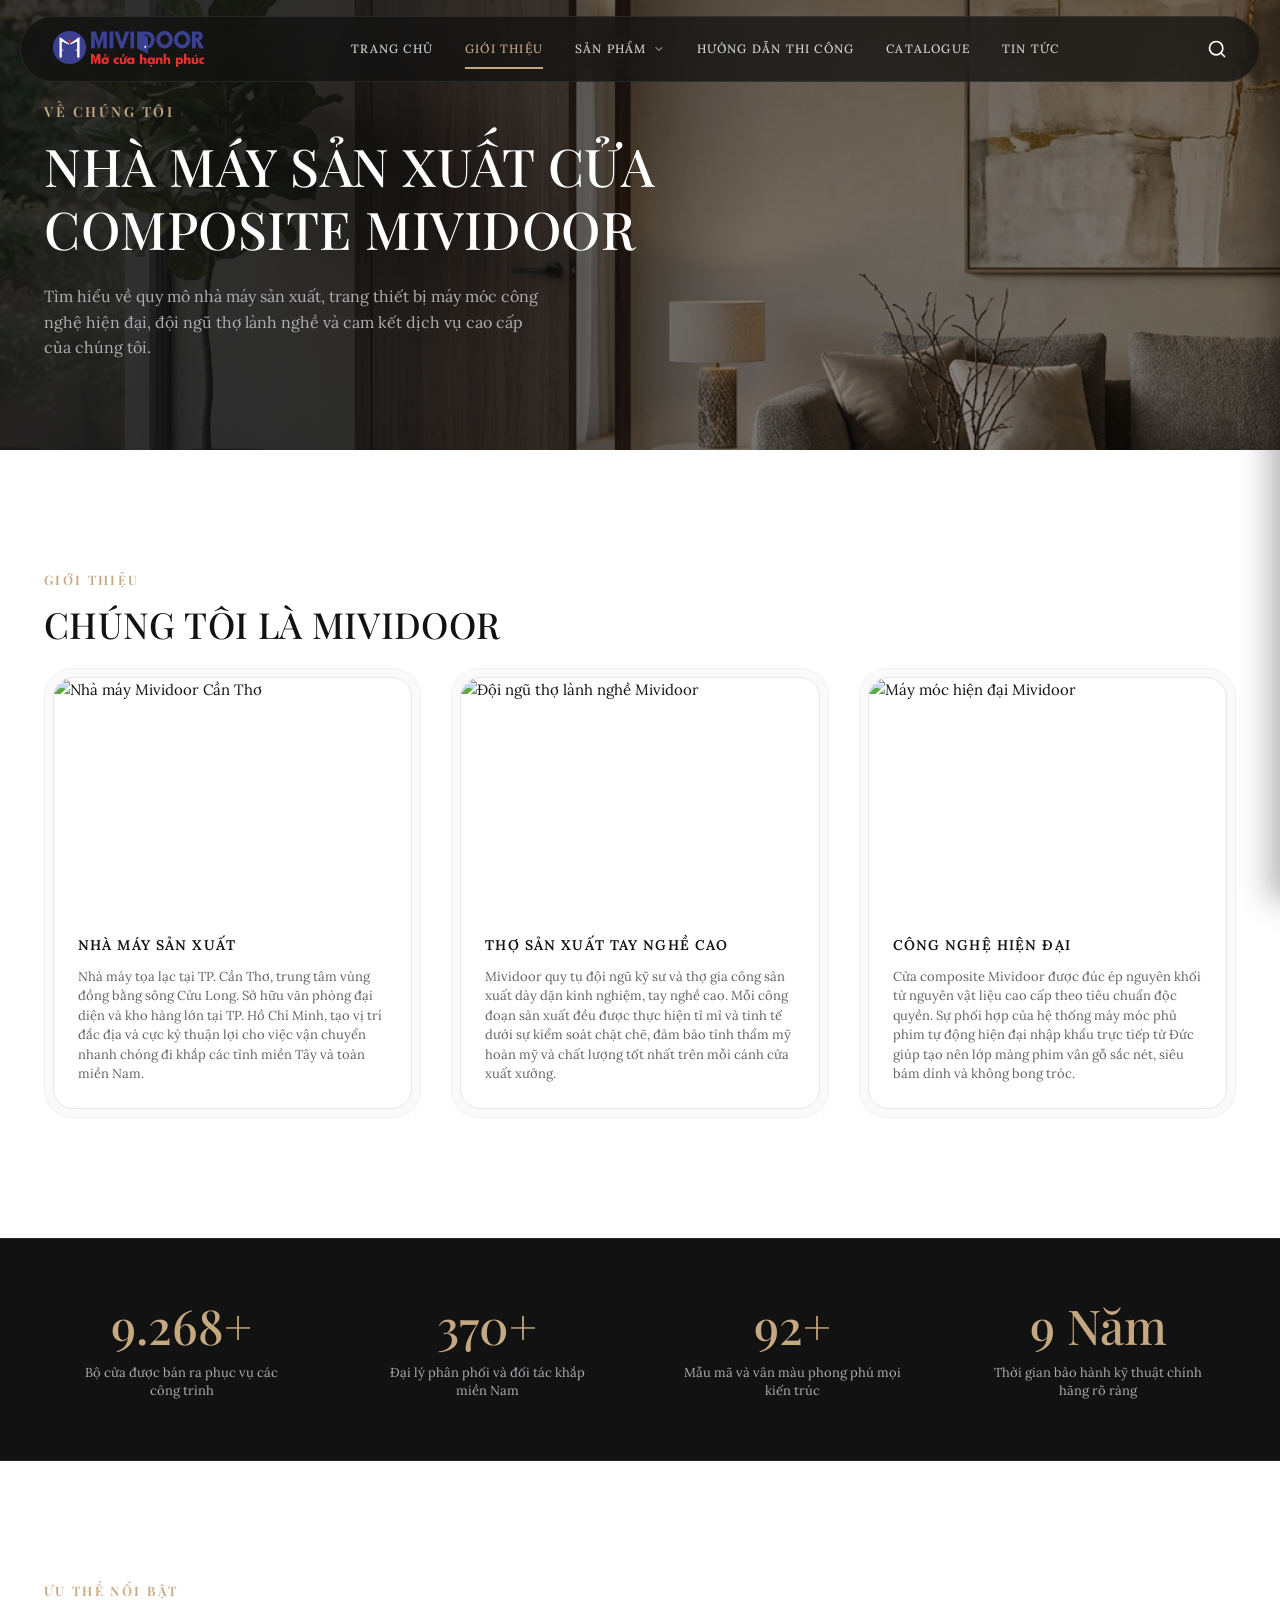
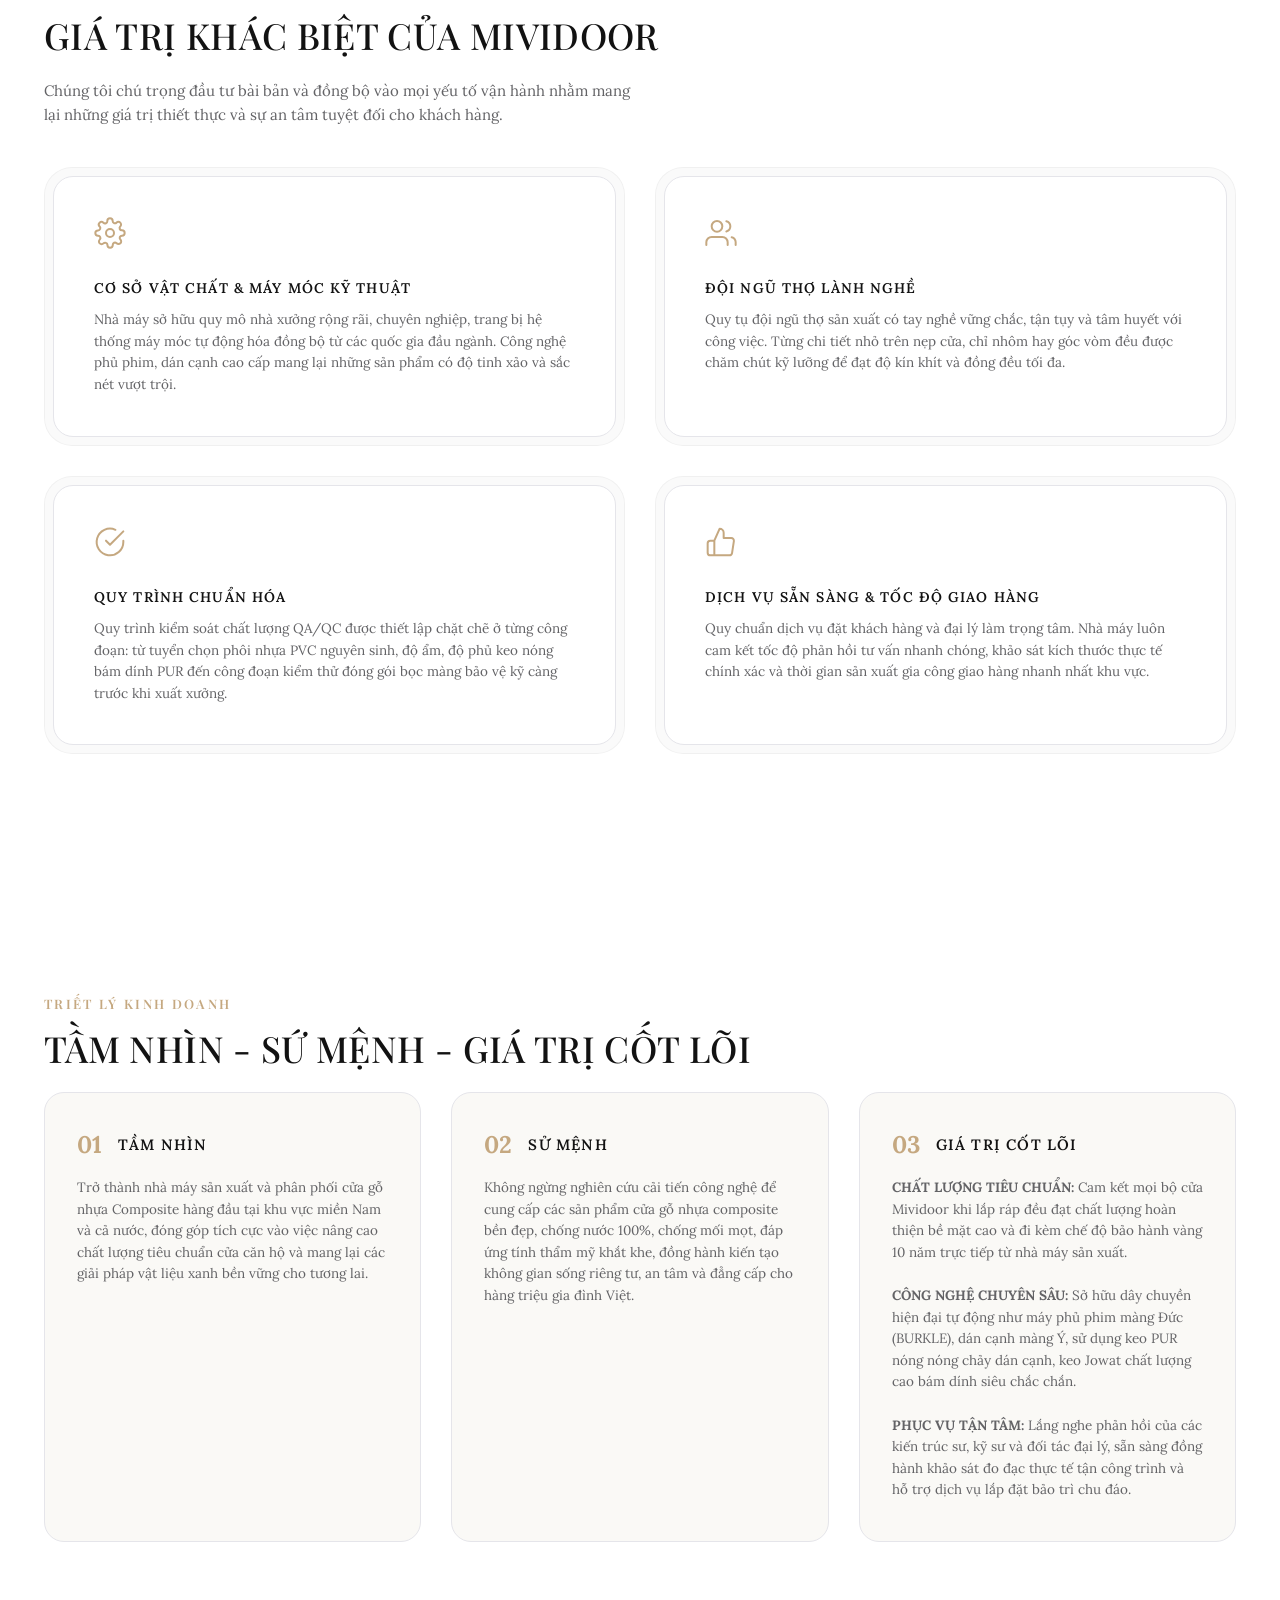
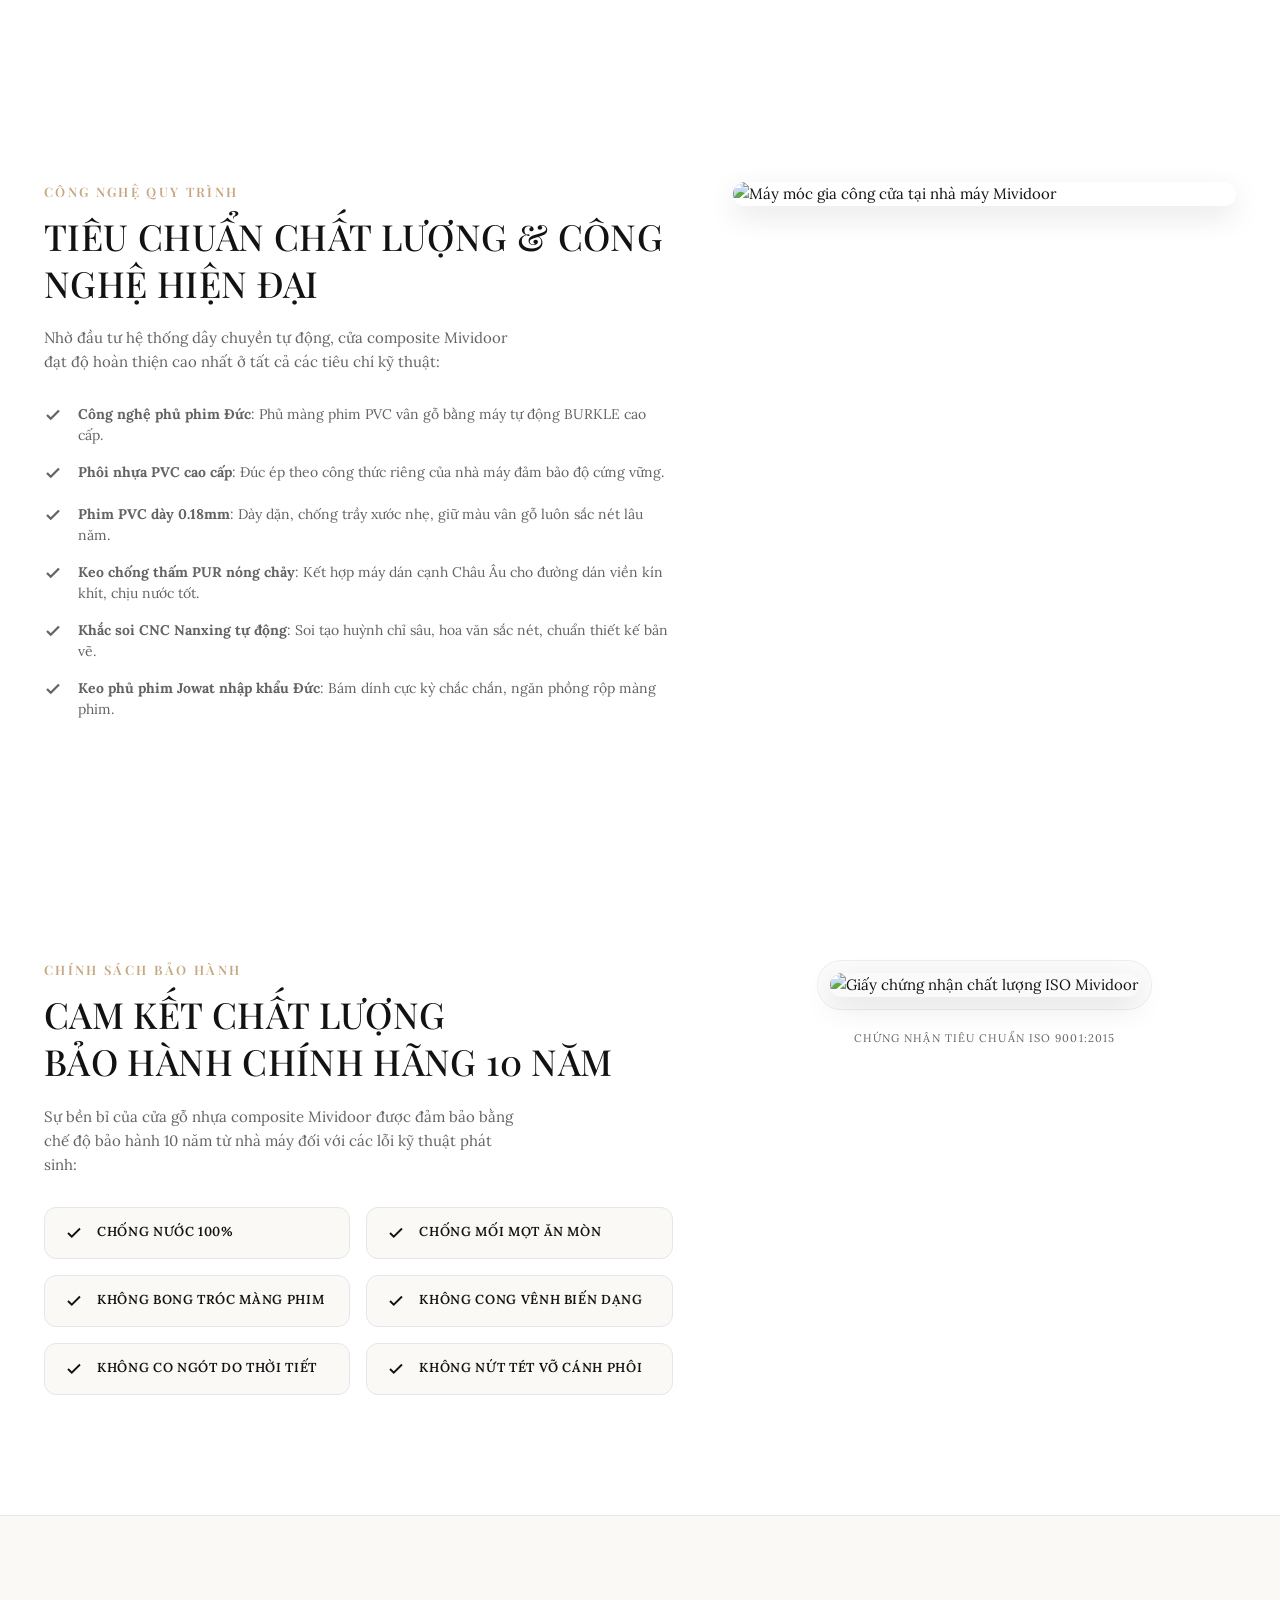
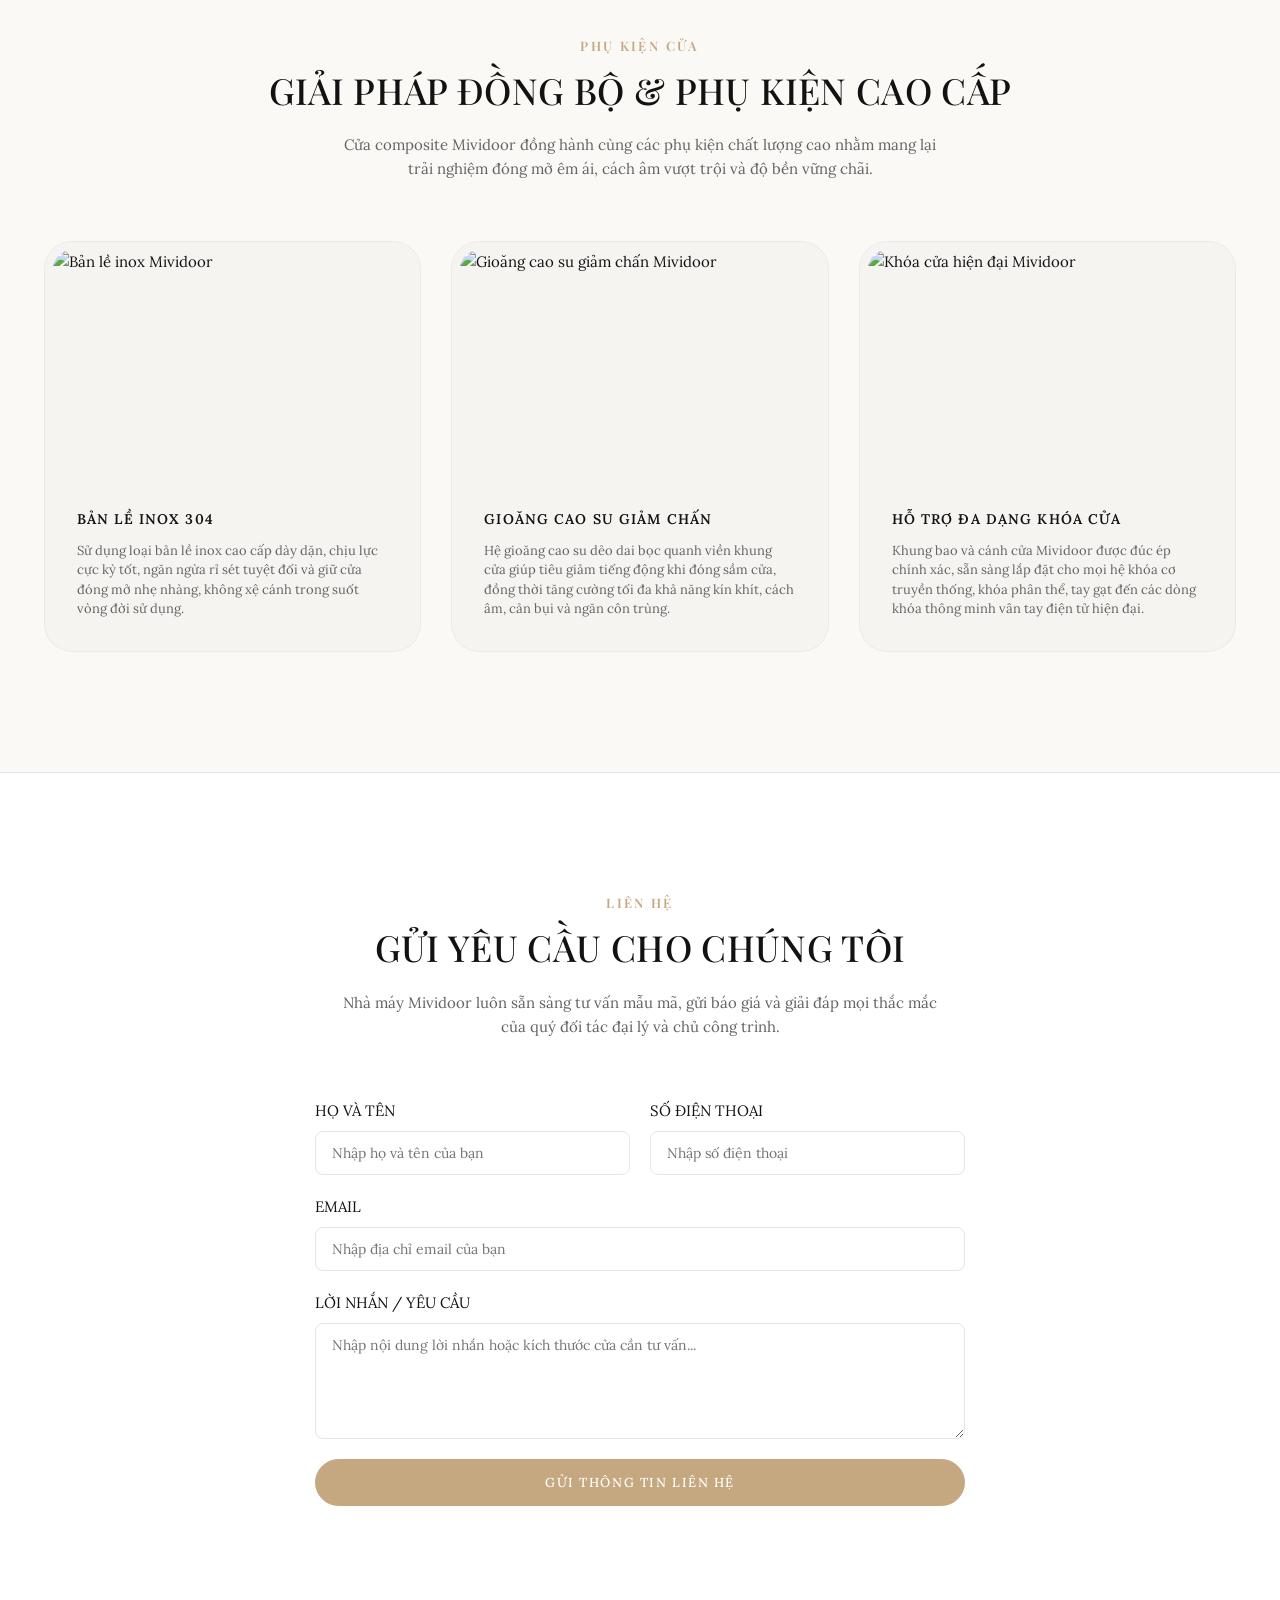
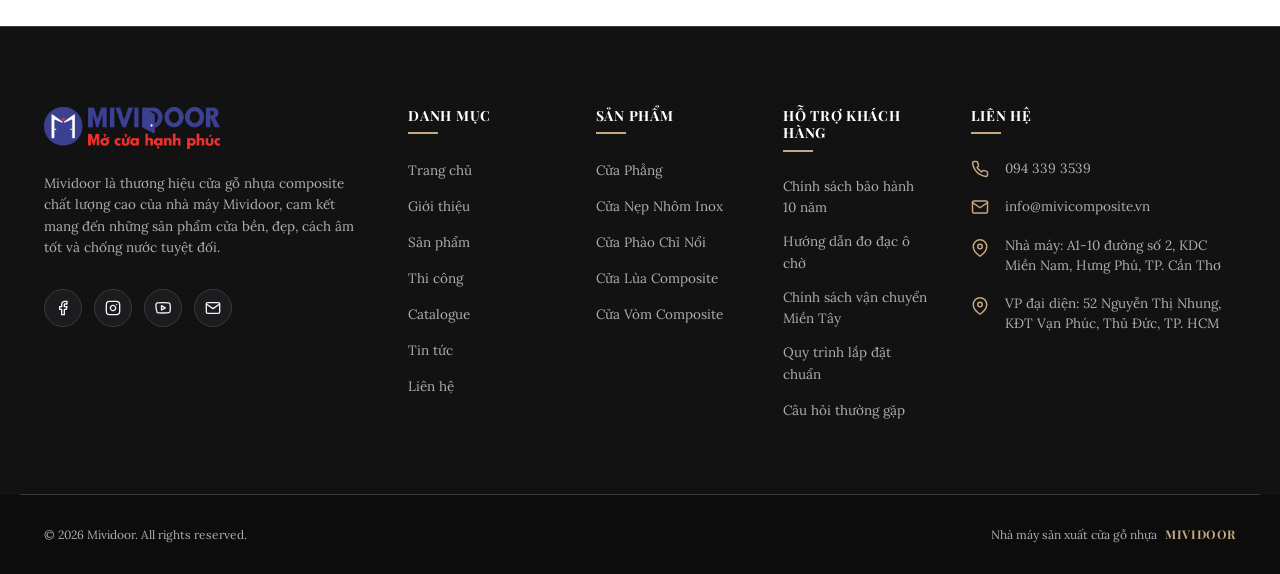
==== commit a26ead38: "feat: redesign search overlay as integrated header pill & update factory and office addresses across" ====
--- a/about.html
+++ b/about.html
@@ -557,9 +557,13 @@
                         <svg viewBox="0 0 24 24" fill="none" stroke="currentColor" stroke-width="2" stroke-linecap="round" stroke-linejoin="round"><path d="M4 4h16c1.1 0 2 .9 2 2v12c0 1.1-.9 2-2 2H4c-1.1 0-2-.9-2-2V6c0-1.1.9-2 2-2z"></path><polyline points="22,6 12,13 2,6"></polyline></svg>
                         <span>info@mivicomposite.vn</span>
                     </li>
-                    <li>
-                        <svg viewBox="0 0 24 24" fill="none" stroke="currentColor" stroke-width="2" stroke-linecap="round" stroke-linejoin="round"><path d="M21 10c0 7-9 13-9 13s-9-6-9-13a9 9 0 0 1 18 0z"></path><circle cx="12" cy="10" r="3"></circle></svg>
-                        <span>Nhà máy: TP. Cần Thơ | VPĐD & Kho: TP. Hồ Chí Minh</span>
+                    <li style="align-items: flex-start;">
+                        <svg viewBox="0 0 24 24" fill="none" stroke="currentColor" stroke-width="2" stroke-linecap="round" stroke-linejoin="round" style="margin-top: 4px; flex-shrink: 0;"><path d="M21 10c0 7-9 13-9 13s-9-6-9-13a9 9 0 0 1 18 0z"></path><circle cx="12" cy="10" r="3"></circle></svg>
+                        <span>Nhà máy: A1-10 đường số 2, KDC Miền Nam, Hưng Phú, TP. Cần Thơ</span>
+                    </li>
+                    <li style="align-items: flex-start;">
+                        <svg viewBox="0 0 24 24" fill="none" stroke="currentColor" stroke-width="2" stroke-linecap="round" stroke-linejoin="round" style="margin-top: 4px; flex-shrink: 0;"><path d="M21 10c0 7-9 13-9 13s-9-6-9-13a9 9 0 0 1 18 0z"></path><circle cx="12" cy="10" r="3"></circle></svg>
+                        <span>VP đại diện: 52 Nguyễn Thị Nhung, KĐT Vạn Phúc, Thủ Đức, TP. HCM</span>
                     </li>
                 </ul>
             </div>
--- a/style.css
+++ b/style.css
@@ -292,7 +292,7 @@
 }
 
 .logo-image {
-    height: 30px;
+    height: 36px;
     width: auto;
     object-fit: contain;
     display: block;
@@ -300,7 +300,7 @@
 }
 
 .site-header.scrolled .logo-image {
-    height: 26px !important;
+    height: 30px !important;
 }
 
 .logo-icon {
@@ -470,41 +470,57 @@
     border-radius: 2px;
 }
 
-/* Search Overlay */
+/* Search Overlay - Premium Integrated Pill style */
 .search-overlay {
     position: absolute;
-    top: 100%;
+    top: 0;
     left: 0;
     width: 100%;
-    background-color: var(--color-primary);
-    border-top: 1px solid var(--color-border-dark);
-    padding: 20px 0;
-    display: none;
-    z-index: 99;
-    box-shadow: var(--shadow-medium);
-    transform: translateY(-10px);
+    height: 100%;
+    background-color: rgba(18, 18, 18, 0.98);
+    backdrop-filter: blur(20px);
+    -webkit-backdrop-filter: blur(20px);
+    border-radius: 9999px;
+    z-index: 101;
+    display: flex;
+    align-items: center;
+    padding: 0 32px;
     opacity: 0;
-    transition: var(--transition-smooth);
+    pointer-events: none;
+    transition: opacity 0.3s cubic-bezier(0.32, 0.72, 0, 1), transform 0.3s cubic-bezier(0.32, 0.72, 0, 1);
+    transform: translateY(-5px) scale(0.99);
 }
 
 .search-overlay.active {
-    display: block;
-    transform: translateY(0);
     opacity: 1;
+    pointer-events: auto;
+    transform: translateY(0) scale(1);
 }
 
 .search-container {
+    width: 100%;
     display: flex;
     align-items: center;
     justify-content: space-between;
+    gap: 20px;
+    height: 100%;
+    max-width: 100% !important;
+    padding: 0 !important;
 }
 
 .search-input {
-    width: 90%;
+    width: 100%;
     color: #FFFFFF;
-    font-size: 16px;
+    font-size: 15px;
     padding: 8px 0;
-    border-bottom: 1px solid var(--color-border-dark);
+    border: none;
+    border-bottom: 1.5px solid rgba(255, 255, 255, 0.15);
+    background: transparent;
+    transition: var(--transition-fast-premium);
+}
+
+.search-input:focus {
+    border-bottom-color: var(--color-gold);
 }
 
 .search-input::placeholder {
@@ -513,11 +529,18 @@
 
 .search-close {
     color: #FFFFFF;
+    background: none;
+    border: none;
+    cursor: pointer;
+    display: flex;
+    align-items: center;
+    justify-content: center;
+    transition: var(--transition-fast);
 }
 
 .search-close svg {
-    width: 24px;
-    height: 24px;
+    width: 20px;
+    height: 20px;
 }
 
 .search-close:hover {
@@ -1513,7 +1536,7 @@
 }
 
 .footer-logo-image {
-    height: 32px;
+    height: 42px;
     width: auto;
     object-fit: contain;
     display: block;
